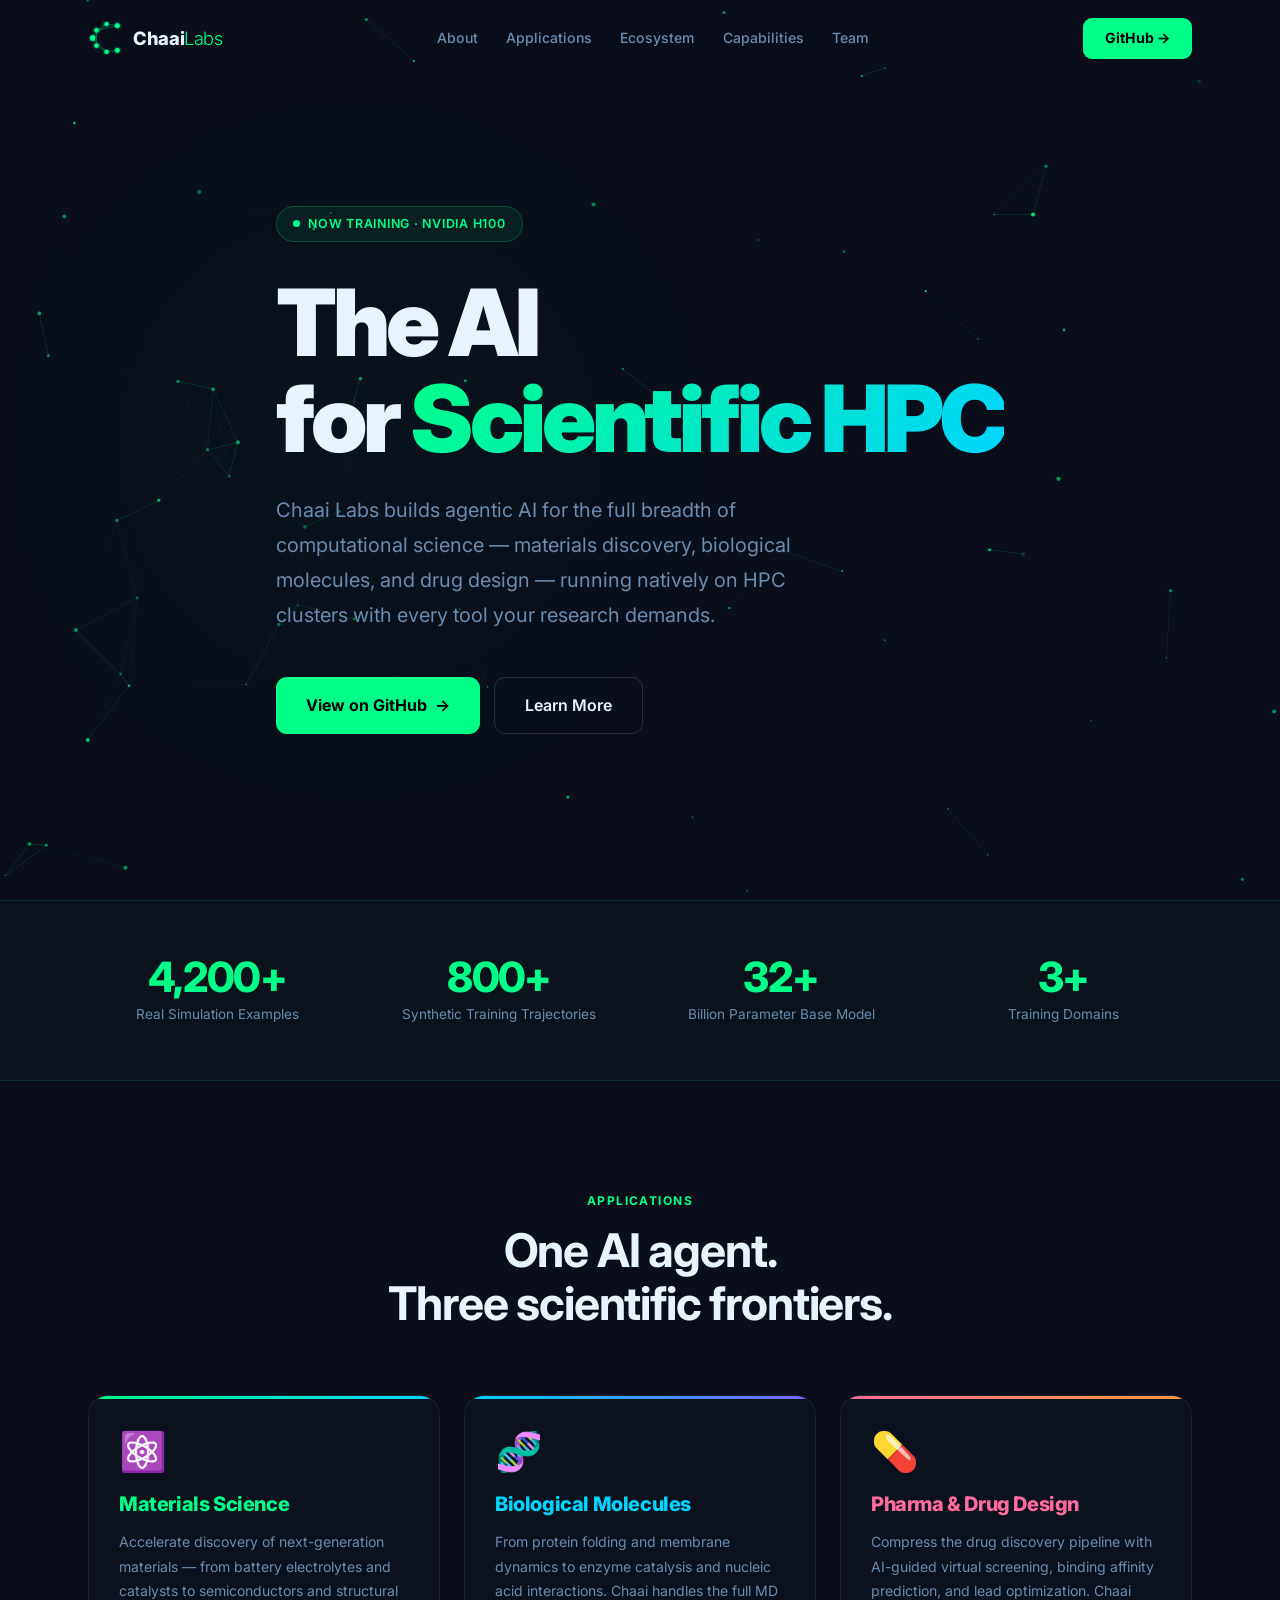
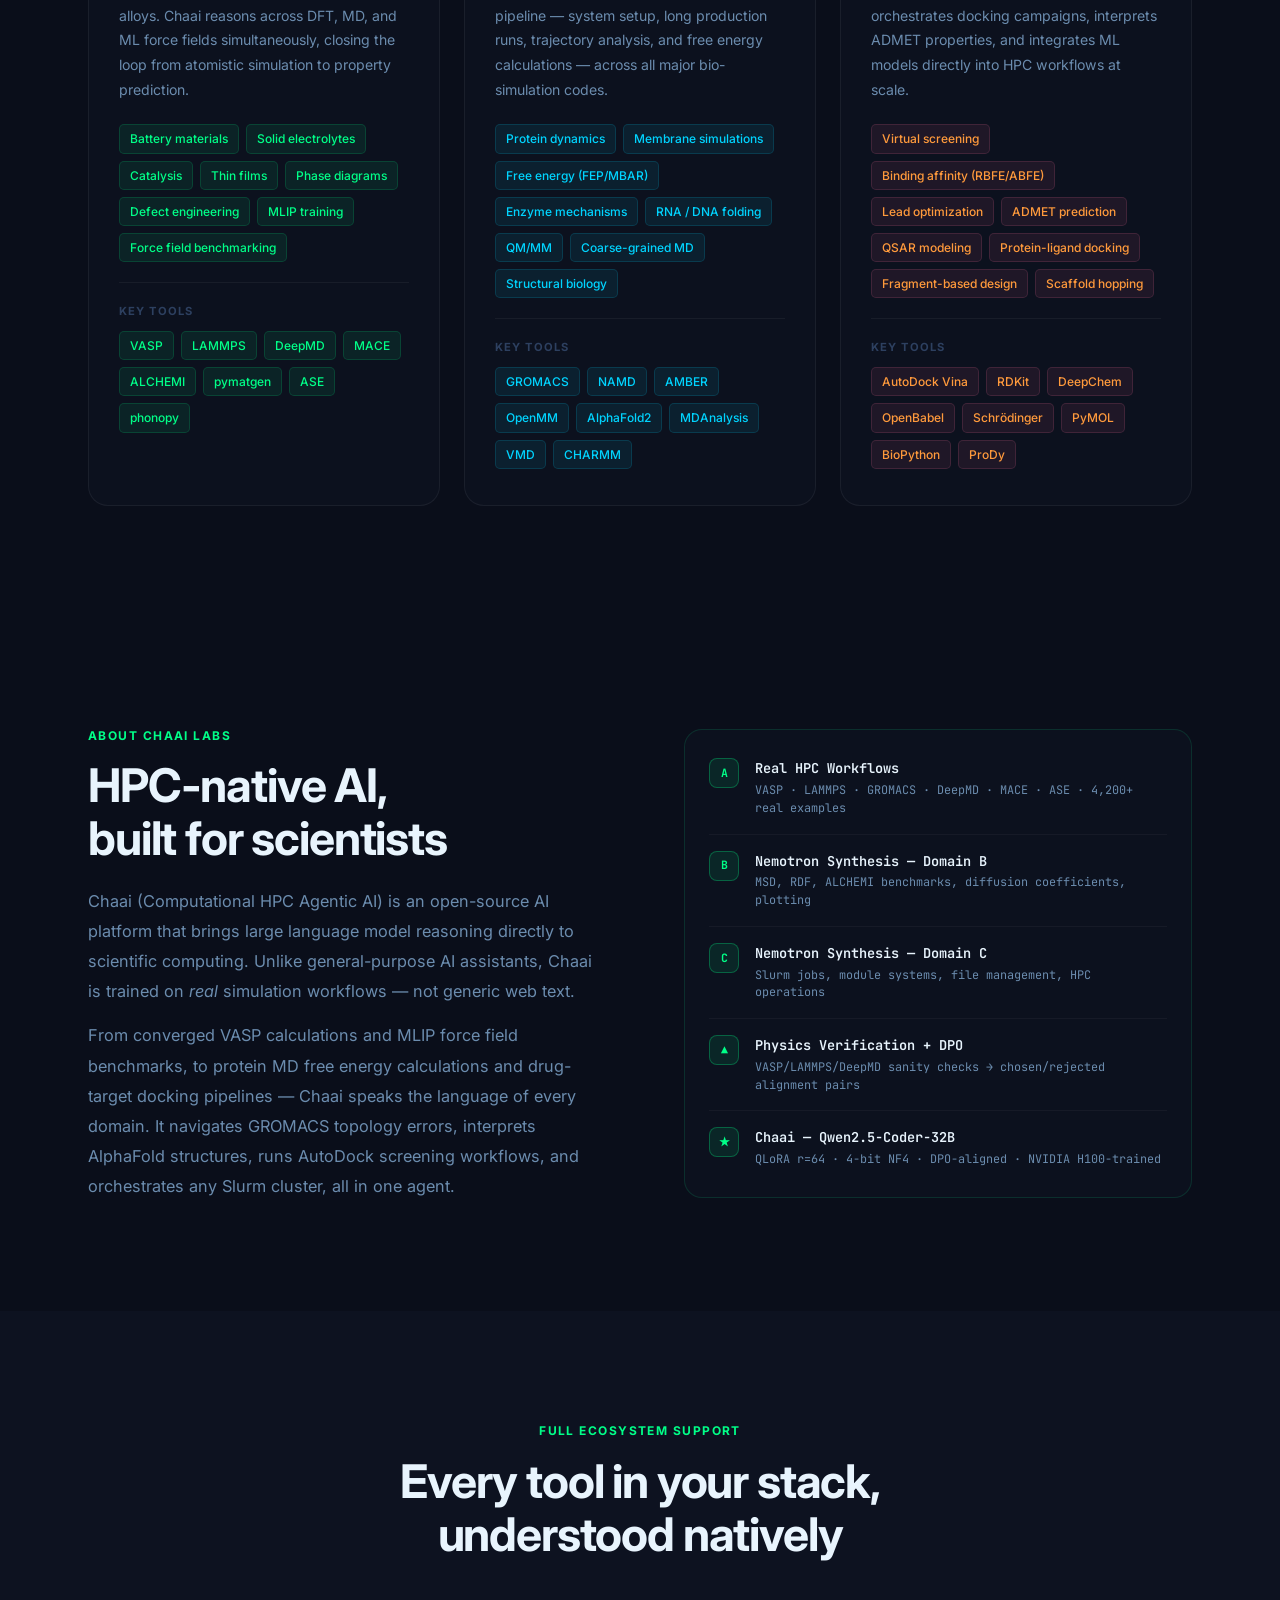
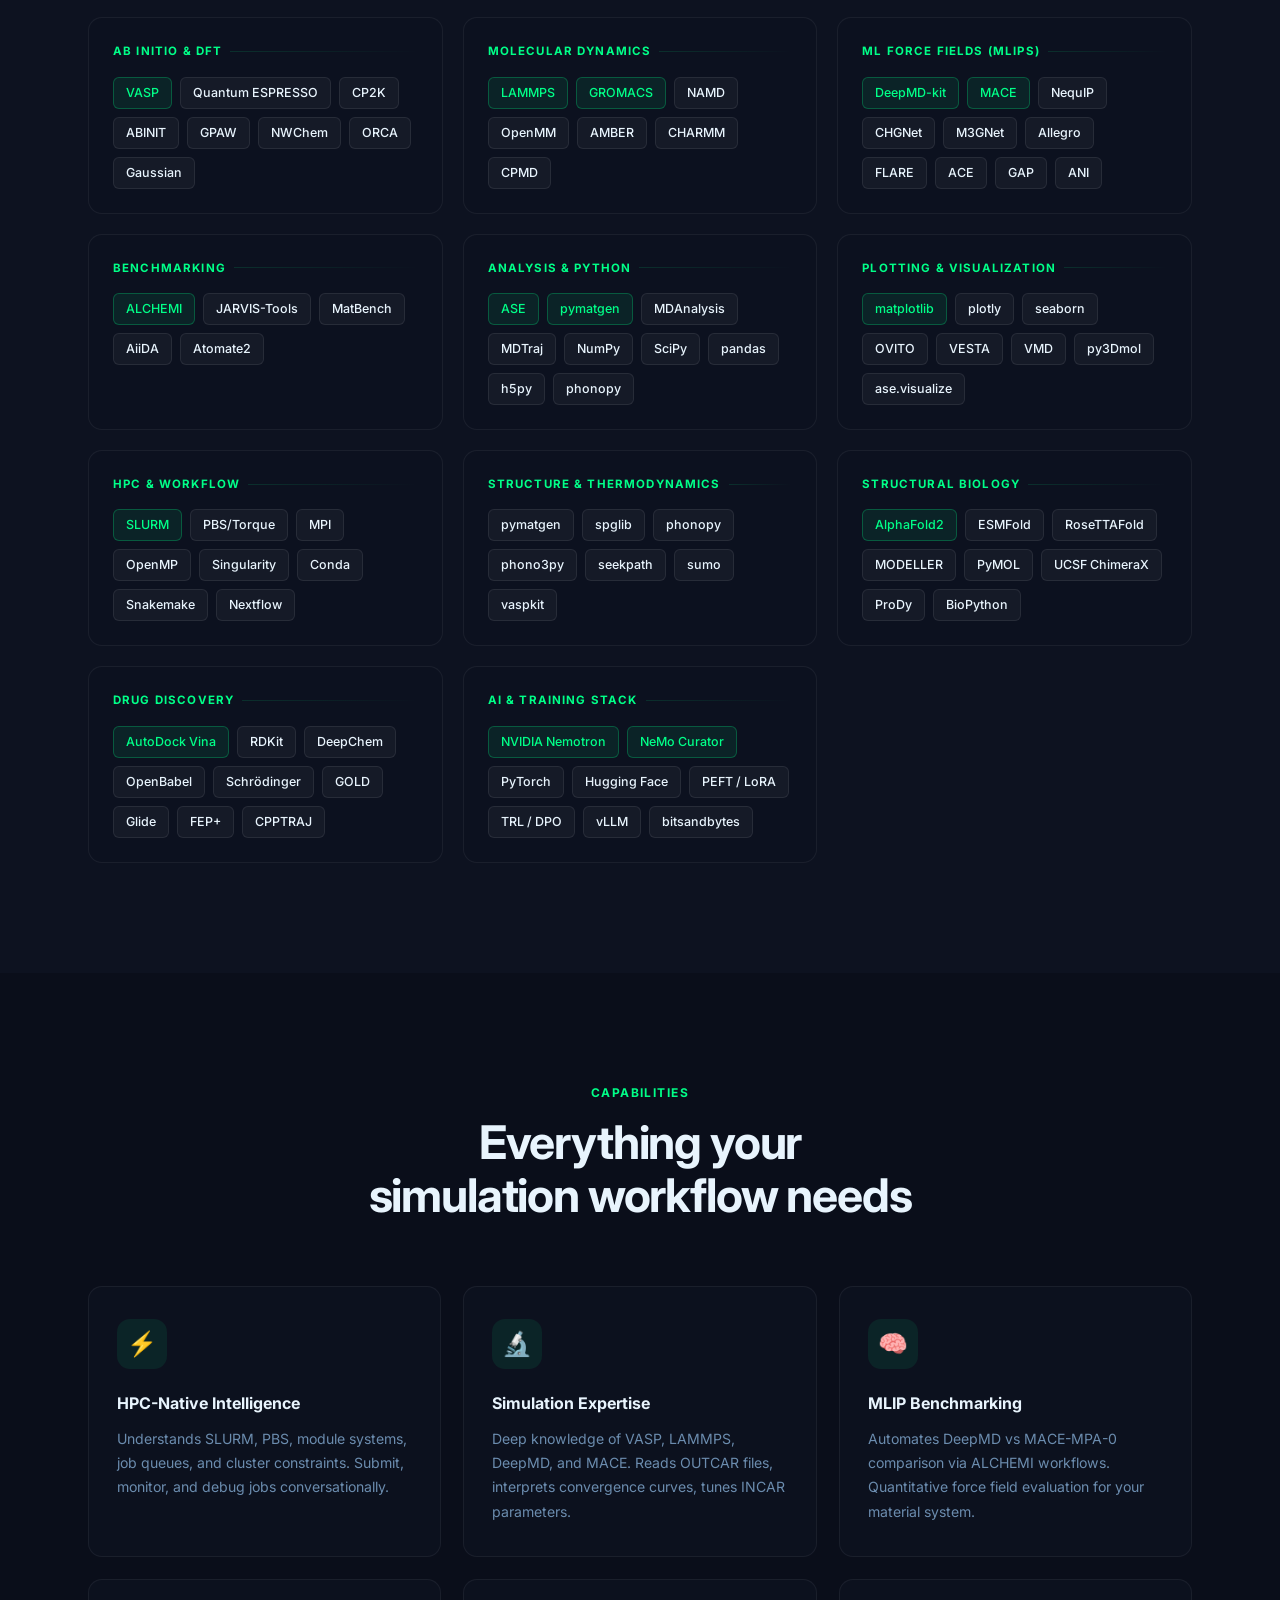
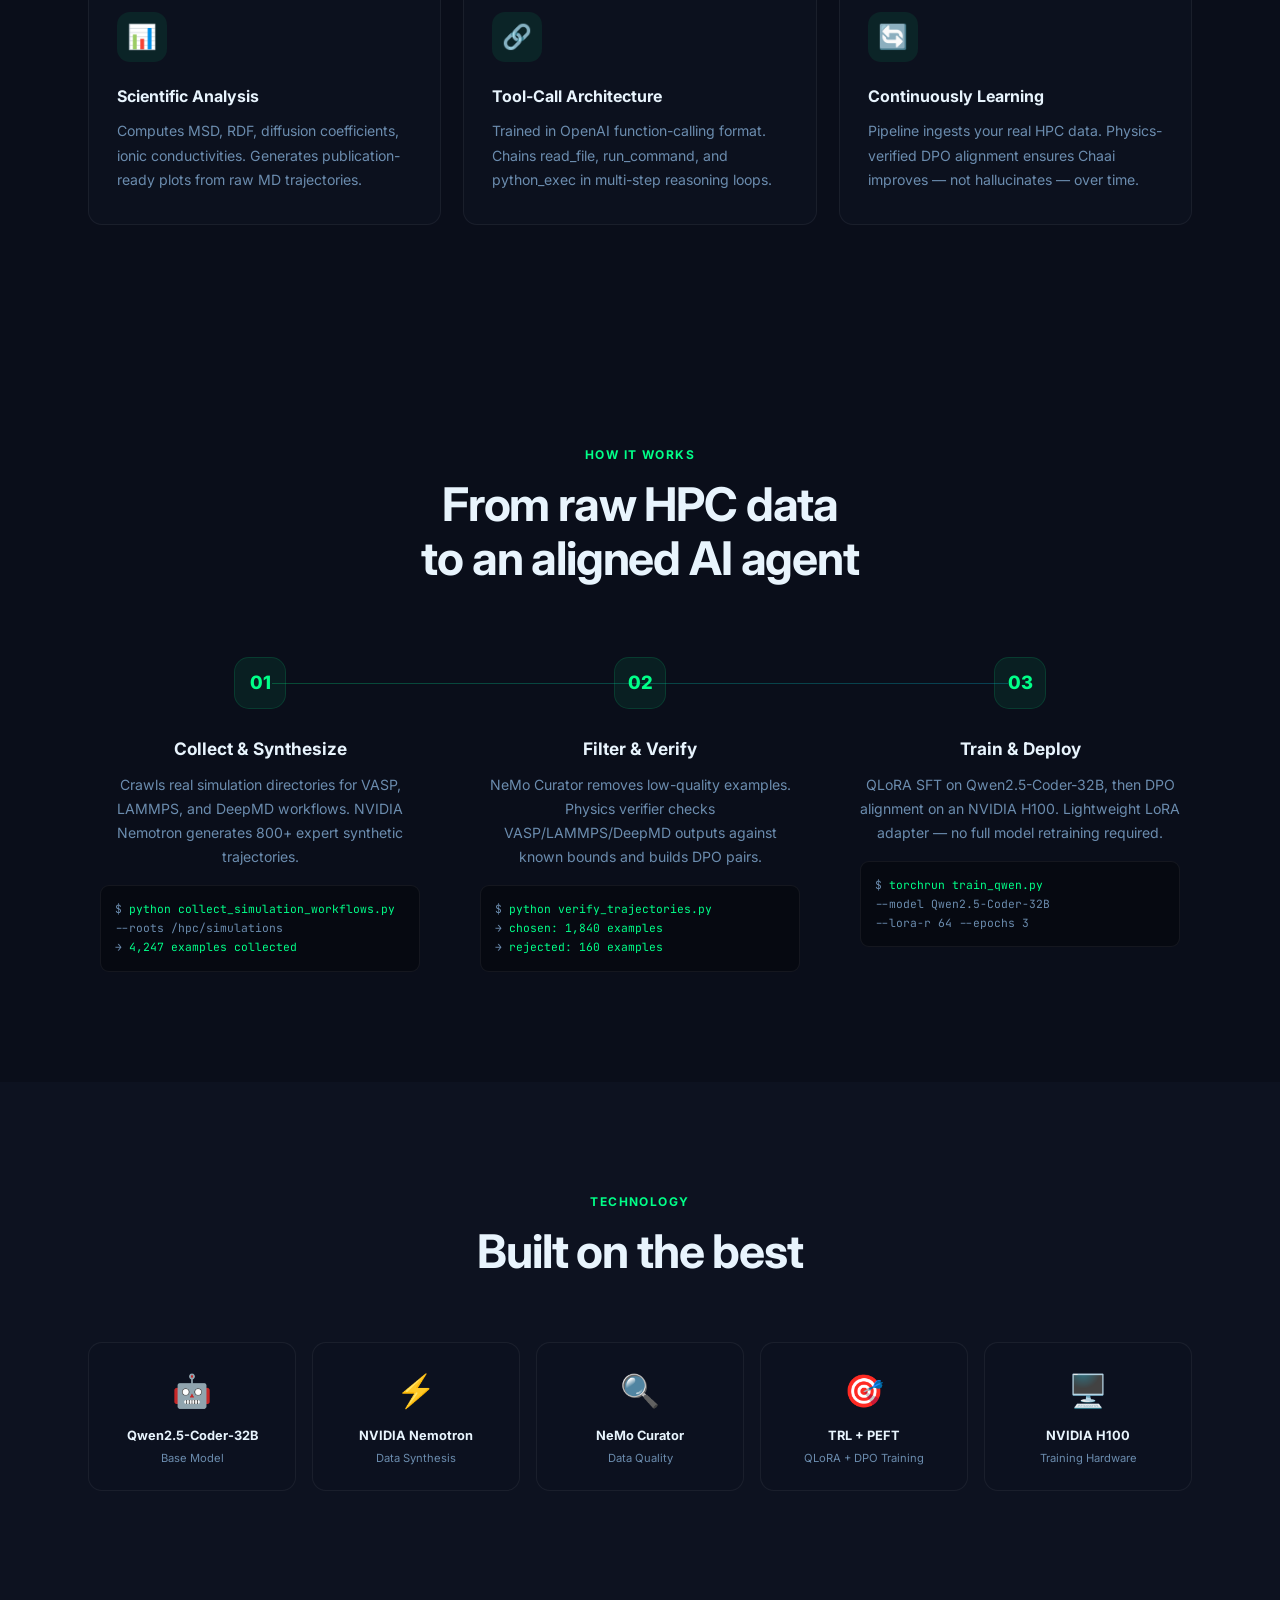
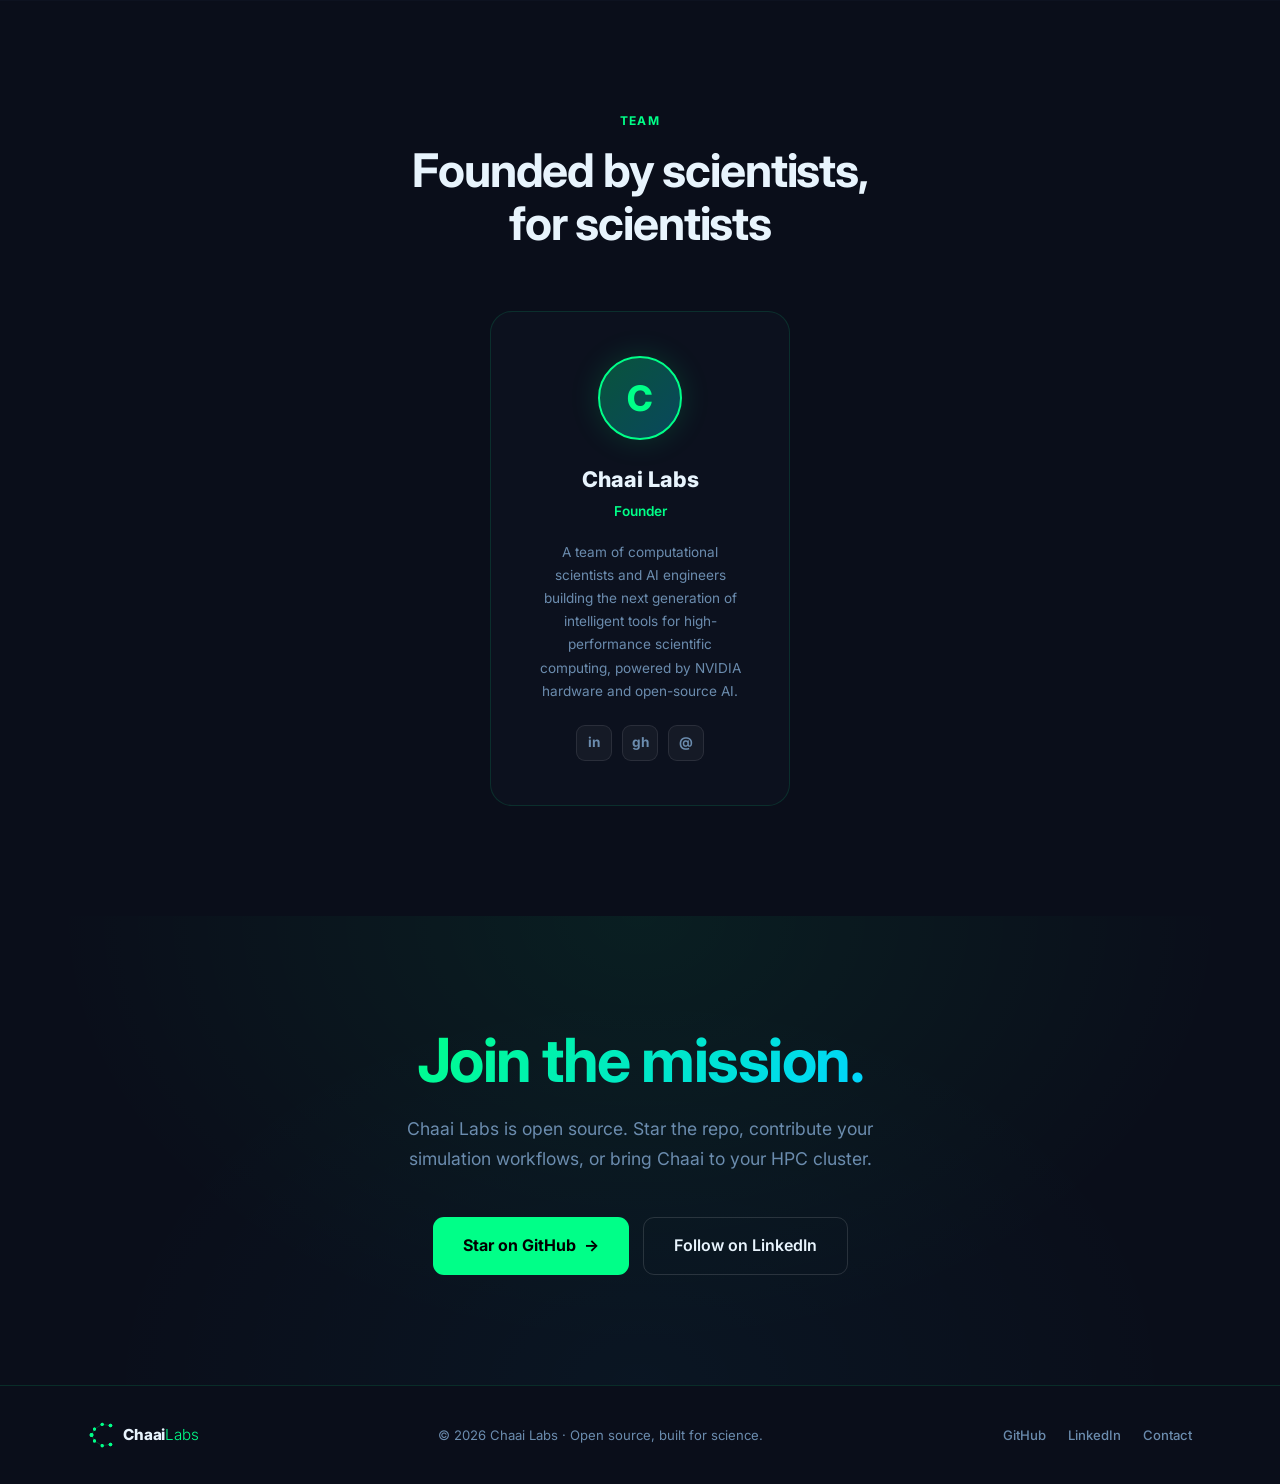
==== index.html @ b8c1aaab "Add 3-domain Applications section: Materials, Bio Molecules, Pharma/Drug; expand ecosystem with bio/" ====
<!DOCTYPE html>
<html lang="en">
<head>
  <meta charset="UTF-8">
  <meta name="viewport" content="width=device-width, initial-scale=1.0">
  <title>Chaai Labs — Accelerating Scientific Computing with AI</title>
  <meta name="description" content="Chaai Labs builds agentic AI for computational science — materials discovery, biological molecules, and drug design — running natively on HPC clusters.">
  <meta property="og:title" content="Chaai Labs — Accelerating Scientific Computing with AI">
  <meta property="og:description" content="Agentic AI built natively for HPC. Understands VASP, LAMMPS, DeepMD, SLURM.">
  <meta property="og:type" content="website">
  <link rel="icon" href="logo-icon.svg" type="image/svg+xml">
  <link rel="preconnect" href="https://fonts.googleapis.com">
  <link rel="preconnect" href="https://fonts.gstatic.com" crossorigin>
  <link href="https://fonts.googleapis.com/css2?family=Inter:wght@300;400;500;600;700;800;900&family=JetBrains+Mono:wght@400;500&display=swap" rel="stylesheet">

<style>
/* ── Reset & Variables ─────────────────────────────────────────────────────── */
*, *::before, *::after { box-sizing: border-box; margin: 0; padding: 0; }

:root {
  --bg:           #0A0E1A;
  --bg2:          #0D1220;
  --bg3:          #111827;
  --accent:       #00FF88;
  --accent-dim:   rgba(0,255,136,0.55);
  --accent-glow:  rgba(0,255,136,0.12);
  --accent2:      #00D4FF;
  --text:         #E8F4FD;
  --muted:        #6B8CAE;
  --subtle:       #2D4060;
  --border:       rgba(0,255,136,0.13);
  --card:         rgba(13,18,32,0.85);
  --radius:       14px;
}

html { scroll-behavior: smooth; }

body {
  background: var(--bg);
  color: var(--text);
  font-family: 'Inter', -apple-system, BlinkMacSystemFont, sans-serif;
  line-height: 1.6;
  overflow-x: hidden;
  -webkit-font-smoothing: antialiased;
}

::-webkit-scrollbar { width: 5px; }
::-webkit-scrollbar-track { background: var(--bg); }
::-webkit-scrollbar-thumb { background: var(--accent-dim); border-radius: 3px; }
::selection { background: rgba(0,255,136,0.2); }

h1,h2,h3,h4 { font-weight: 700; line-height: 1.15; letter-spacing: -0.025em; }

.g-text {
  background: linear-gradient(130deg, var(--accent) 0%, var(--accent2) 100%);
  -webkit-background-clip: text;
  -webkit-text-fill-color: transparent;
  background-clip: text;
}

.container { max-width: 1160px; margin: 0 auto; padding: 0 28px; }
section { padding: 110px 0; }

/* ── Navigation ────────────────────────────────────────────────────────────── */
#nav {
  position: fixed; top: 0; width: 100%; z-index: 999;
  padding: 18px 0;
  transition: background 0.35s ease, border-color 0.35s ease, backdrop-filter 0.35s ease;
}
#nav.pinned {
  background: rgba(10,14,26,0.88);
  backdrop-filter: blur(24px);
  -webkit-backdrop-filter: blur(24px);
  border-bottom: 1px solid var(--border);
}
.nav-wrap { display: flex; align-items: center; justify-content: space-between; }

.nav-brand {
  display: flex; align-items: center; gap: 11px;
  text-decoration: none; color: var(--text);
}
.nav-icon { width: 34px; height: 34px; flex-shrink: 0; }
.brand-name {
  font-size: 1.15rem; font-weight: 800;
  letter-spacing: -0.02em;
}
.brand-name em { font-style: normal; color: var(--accent); font-weight: 300; }

.nav-links { display: flex; gap: 28px; list-style: none; }
.nav-links a {
  color: var(--muted); text-decoration: none;
  font-size: 0.88rem; font-weight: 500;
  transition: color 0.2s;
}
.nav-links a:hover { color: var(--accent); }

.nav-btn {
  background: var(--accent); color: #000;
  padding: 9px 22px; border-radius: 9px;
  font-weight: 700; font-size: 0.88rem;
  text-decoration: none;
  transition: background 0.2s, transform 0.15s, box-shadow 0.2s;
}
.nav-btn:hover {
  background: #00e87c;
  transform: translateY(-1px);
  box-shadow: 0 6px 24px rgba(0,255,136,0.28);
}

/* ── Hero ──────────────────────────────────────────────────────────────────── */
#hero {
  min-height: 100vh;
  display: flex; align-items: center;
  position: relative; overflow: hidden; padding: 0;
}
#canvas {
  position: absolute; inset: 0; z-index: 0;
  pointer-events: none;
}
.hero-inner {
  position: relative; z-index: 1;
  padding: 120px 0 80px;
}
.hero-pill {
  display: inline-flex; align-items: center; gap: 8px;
  background: rgba(0,255,136,0.07);
  border: 1px solid rgba(0,255,136,0.22);
  color: var(--accent);
  padding: 7px 16px; border-radius: 999px;
  font-size: 0.78rem; font-weight: 600;
  letter-spacing: 0.06em; text-transform: uppercase;
  margin-bottom: 32px;
}
.hero-pill::before {
  content: '';
  width: 7px; height: 7px;
  background: var(--accent); border-radius: 50%;
  animation: blink 2.2s ease-in-out infinite;
}
@keyframes blink {
  0%,100% { opacity:1; box-shadow: 0 0 6px var(--accent); }
  50%      { opacity:0.35; box-shadow: none; }
}

.hero-h1 {
  font-size: clamp(3.2rem, 7.5vw, 5.8rem);
  font-weight: 900;
  letter-spacing: -0.045em;
  line-height: 1.04;
  margin-bottom: 26px;
  max-width: 820px;
}
.hero-sub {
  font-size: clamp(1rem, 1.8vw, 1.25rem);
  color: var(--muted); line-height: 1.75;
  max-width: 580px; margin-bottom: 44px;
}
.hero-btns { display: flex; gap: 14px; flex-wrap: wrap; }

.btn-a {
  display: inline-flex; align-items: center; gap: 8px;
  background: var(--accent); color: #000;
  padding: 15px 30px; border-radius: 11px;
  font-weight: 700; font-size: 1rem;
  text-decoration: none;
  transition: background 0.2s, transform 0.15s, box-shadow 0.2s;
}
.btn-a:hover {
  background: #00e87c;
  transform: translateY(-2px);
  box-shadow: 0 10px 36px rgba(0,255,136,0.32);
}
.btn-b {
  display: inline-flex; align-items: center; gap: 8px;
  background: transparent; color: var(--text);
  padding: 15px 30px; border-radius: 11px;
  font-weight: 600; font-size: 1rem;
  text-decoration: none;
  border: 1px solid rgba(255,255,255,0.13);
  transition: border-color 0.2s, color 0.2s, transform 0.15s;
}
.btn-b:hover {
  border-color: var(--accent); color: var(--accent);
  transform: translateY(-2px);
}

/* ── Stats bar ─────────────────────────────────────────────────────────────── */
#stats {
  padding: 56px 0;
  background: rgba(0,255,136,0.02);
  border-top: 1px solid var(--border);
  border-bottom: 1px solid var(--border);
}
.stats-row { display: grid; grid-template-columns: repeat(4,1fr); gap: 24px; }
.stat { text-align: center; }
.stat-n {
  font-size: 2.6rem; font-weight: 800;
  letter-spacing: -0.04em; color: var(--accent);
  line-height: 1;
}
.stat-l {
  color: var(--muted); font-size: 0.85rem;
  margin-top: 6px; line-height: 1.4;
}

/* ── About ─────────────────────────────────────────────────────────────────── */
#about .container {
  display: grid; grid-template-columns: 1fr 1fr;
  gap: 88px; align-items: center;
}
.tag {
  font-size: 0.75rem; font-weight: 700;
  letter-spacing: 0.12em; text-transform: uppercase;
  color: var(--accent); margin-bottom: 14px;
}
.section-h { font-size: clamp(1.9rem, 3.8vw, 2.9rem); margin-bottom: 20px; }
.body-text { color: var(--muted); line-height: 1.85; font-size: 1.02rem; }
.body-text + .body-text { margin-top: 14px; }

.pipeline {
  background: var(--card);
  border: 1px solid var(--border);
  border-radius: 18px;
  padding: 28px 24px;
  font-family: 'JetBrains Mono', monospace;
}
.p-row {
  display: flex; align-items: flex-start; gap: 16px;
  padding: 16px 0;
  border-bottom: 1px solid rgba(255,255,255,0.04);
}
.p-row:last-child { border-bottom: none; padding-bottom: 0; }
.p-row:first-child { padding-top: 0; }
.p-badge {
  width: 30px; height: 30px; border-radius: 8px; flex-shrink: 0;
  background: rgba(0,255,136,0.09); border: 1px solid rgba(0,255,136,0.28);
  color: var(--accent); font-size: 0.72rem; font-weight: 700;
  display: flex; align-items: center; justify-content: center;
}
.p-name { color: var(--text); font-weight: 600; font-size: 0.85rem; margin-bottom: 2px; }
.p-detail { color: var(--muted); font-size: 0.74rem; line-height: 1.5; }

/* ── Ecosystem ─────────────────────────────────────────────────────────────── */
#ecosystem { background: var(--bg2); }
.eco-head { text-align: center; margin-bottom: 56px; }
.eco-grid {
  display: grid; grid-template-columns: repeat(3, 1fr);
  gap: 20px;
}
.eco-cat {
  background: var(--card);
  border: 1px solid rgba(255,255,255,0.06);
  border-radius: var(--radius); padding: 24px;
  transition: border-color 0.2s, transform 0.2s;
}
.eco-cat:hover { border-color: var(--border); transform: translateY(-2px); }
.eco-cat-title {
  font-size: 0.72rem; font-weight: 700;
  letter-spacing: 0.1em; text-transform: uppercase;
  color: var(--accent); margin-bottom: 16px;
  display: flex; align-items: center; gap: 8px;
}
.eco-cat-title::after {
  content: ''; flex: 1; height: 1px;
  background: linear-gradient(90deg, var(--border), transparent);
}
.eco-tags { display: flex; flex-wrap: wrap; gap: 8px; }
.eco-tag {
  background: rgba(255,255,255,0.04);
  border: 1px solid rgba(255,255,255,0.08);
  color: var(--text); font-size: 0.78rem; font-weight: 500;
  padding: 5px 12px; border-radius: 6px;
  transition: background 0.2s, border-color 0.2s, color 0.2s;
}
.eco-tag:hover {
  background: rgba(0,255,136,0.08);
  border-color: var(--border); color: var(--accent);
}
.eco-tag.hi {
  background: rgba(0,255,136,0.08);
  border-color: rgba(0,255,136,0.25);
  color: var(--accent);
}

/* ── Features ─────────────────────────────────────────────────────────────── */
#features { background: var(--bg); }
.sec-head { text-align: center; margin-bottom: 64px; }
.sec-head .section-h { margin-top: 6px; }

.feat-grid {
  display: grid; grid-template-columns: repeat(3,1fr);
  gap: 22px;
}
.feat-card {
  background: var(--card);
  border: 1px solid rgba(255,255,255,0.06);
  border-radius: var(--radius);
  padding: 32px 28px;
  position: relative; overflow: hidden;
  transition: transform 0.3s ease, border-color 0.3s, box-shadow 0.3s;
  cursor: default;
}
.feat-card::after {
  content: '';
  position: absolute; top: 0; left: 0; right: 0; height: 1px;
  background: linear-gradient(90deg, transparent, var(--accent), transparent);
  opacity: 0;
  transition: opacity 0.3s;
}
.feat-card:hover {
  transform: translateY(-5px);
  border-color: var(--border);
  box-shadow: 0 24px 48px rgba(0,0,0,0.35), 0 0 0 1px var(--border);
}
.feat-card:hover::after { opacity: 1; }
.feat-ico {
  width: 50px; height: 50px; border-radius: 13px;
  background: rgba(0,255,136,0.08);
  display: flex; align-items: center; justify-content: center;
  font-size: 1.5rem; margin-bottom: 22px;
}
.feat-h { font-size: 1rem; font-weight: 700; margin-bottom: 10px; }
.feat-p { color: var(--muted); font-size: 0.88rem; line-height: 1.72; }

/* ── How it works ──────────────────────────────────────────────────────────── */
.hiw-head { text-align: center; margin-bottom: 72px; }
.hiw-row {
  display: grid; grid-template-columns: repeat(3,1fr);
  gap: 36px; position: relative;
}
.hiw-row::before {
  content: '';
  position: absolute; top: 26px; left: 16.66%; width: 66.66%; height: 1px;
  background: linear-gradient(90deg, var(--accent), var(--accent2));
  opacity: 0.25;
  pointer-events: none;
}
.hiw-step { text-align: center; padding: 0 12px; }
.hiw-num {
  width: 52px; height: 52px; border-radius: 15px; margin: 0 auto 26px;
  background: rgba(0,255,136,0.07); border: 1px solid var(--border);
  color: var(--accent); font-size: 1.15rem; font-weight: 800;
  display: flex; align-items: center; justify-content: center;
}
.hiw-h { font-size: 1.08rem; font-weight: 700; margin-bottom: 10px; }
.hiw-p { color: var(--muted); font-size: 0.88rem; line-height: 1.72; }
.hiw-code {
  margin-top: 16px; padding: 14px;
  background: rgba(0,0,0,0.32);
  border: 1px solid rgba(255,255,255,0.06);
  border-radius: 9px; text-align: left;
  font-family: 'JetBrains Mono', monospace;
  font-size: 0.71rem; color: var(--accent);
  line-height: 1.65;
}
.hiw-code .dim { color: var(--muted); }

/* ── Tech stack ────────────────────────────────────────────────────────────── */
#tech { background: var(--bg2); }
.tech-row {
  display: grid; grid-template-columns: repeat(5,1fr);
  gap: 16px;
}
.tech-card {
  background: var(--card);
  border: 1px solid rgba(255,255,255,0.06);
  border-radius: var(--radius); padding: 22px 16px;
  text-align: center;
  transition: border-color 0.2s, transform 0.2s;
}
.tech-card:hover {
  border-color: var(--border);
  transform: translateY(-3px);
}
.tech-ico { font-size: 2rem; margin-bottom: 10px; }
.tech-n { font-size: 0.8rem; font-weight: 700; color: var(--text); }
.tech-r { font-size: 0.7rem; color: var(--muted); margin-top: 3px; }

/* ── Team ──────────────────────────────────────────────────────────────────── */
.team-head { text-align: center; margin-bottom: 60px; }
.team-row { display: flex; justify-content: center; }
.team-card {
  background: var(--card);
  border: 1px solid var(--border);
  border-radius: 22px; padding: 44px 40px;
  text-align: center; max-width: 300px; width: 100%;
  transition: transform 0.3s, box-shadow 0.3s;
}
.team-card:hover {
  transform: translateY(-5px);
  box-shadow: 0 24px 64px rgba(0,255,136,0.1);
}
.team-av {
  width: 84px; height: 84px; border-radius: 50%;
  background: linear-gradient(135deg, rgba(0,255,136,0.28), rgba(0,212,255,0.28));
  border: 2px solid var(--accent);
  display: flex; align-items: center; justify-content: center;
  font-size: 2.2rem; font-weight: 800; color: var(--accent);
  margin: 0 auto 22px;
  box-shadow: 0 0 30px rgba(0,255,136,0.15);
}
.team-n { font-size: 1.35rem; font-weight: 800; margin-bottom: 5px; }
.team-r { color: var(--accent); font-size: 0.85rem; font-weight: 600; margin-bottom: 18px; }
.team-bio { color: var(--muted); font-size: 0.85rem; line-height: 1.7; }
.team-socials {
  display: flex; gap: 10px; justify-content: center; margin-top: 22px;
}
.team-s {
  width: 36px; height: 36px; border-radius: 9px;
  background: rgba(255,255,255,0.04);
  border: 1px solid rgba(255,255,255,0.09);
  display: flex; align-items: center; justify-content: center;
  text-decoration: none; color: var(--muted);
  font-size: 0.85rem; font-weight: 700;
  transition: background 0.2s, border-color 0.2s, color 0.2s;
}
.team-s:hover {
  background: rgba(0,255,136,0.1);
  border-color: var(--accent); color: var(--accent);
}

/* ── Applications ──────────────────────────────────────────────────────────── */
#applications { background: var(--bg); }
.app-head { text-align: center; margin-bottom: 64px; }
.app-grid {
  display: grid; grid-template-columns: repeat(3,1fr);
  gap: 24px;
}
.app-card {
  background: var(--card);
  border: 1px solid rgba(255,255,255,0.06);
  border-radius: 20px; padding: 36px 30px;
  position: relative; overflow: hidden;
  transition: transform 0.3s, box-shadow 0.3s, border-color 0.3s;
}
.app-card::before {
  content: ''; position: absolute;
  top: 0; left: 0; right: 0; height: 3px;
}
.app-card.mat::before  { background: linear-gradient(90deg, var(--accent), var(--accent2)); }
.app-card.bio::before  { background: linear-gradient(90deg, #00D4FF, #7B61FF); }
.app-card.drug::before { background: linear-gradient(90deg, #FF6B9D, #FF9A3C); }
.app-card:hover {
  transform: translateY(-6px);
  box-shadow: 0 28px 56px rgba(0,0,0,0.35);
}
.app-card.mat:hover  { border-color: rgba(0,255,136,0.25); box-shadow: 0 28px 56px rgba(0,255,136,0.08); }
.app-card.bio:hover  { border-color: rgba(0,212,255,0.25); box-shadow: 0 28px 56px rgba(0,212,255,0.08); }
.app-card.drug:hover { border-color: rgba(255,107,157,0.25); box-shadow: 0 28px 56px rgba(255,107,157,0.08); }
.app-icon {
  font-size: 2.4rem; margin-bottom: 18px;
  display: block; line-height: 1;
}
.app-title {
  font-size: 1.25rem; font-weight: 800;
  margin-bottom: 10px; letter-spacing: -0.02em;
}
.app-card.mat  .app-title { color: var(--accent); }
.app-card.bio  .app-title { color: #00D4FF; }
.app-card.drug .app-title { color: #FF6B9D; }
.app-desc {
  color: var(--muted); font-size: 0.88rem;
  line-height: 1.75; margin-bottom: 22px;
}
.app-usecases {
  display: flex; flex-wrap: wrap; gap: 7px;
}
.app-uc {
  font-size: 0.75rem; font-weight: 500;
  padding: 4px 10px; border-radius: 5px;
}
.app-card.mat  .app-uc { background: rgba(0,255,136,0.08); color: var(--accent); border: 1px solid rgba(0,255,136,0.15); }
.app-card.bio  .app-uc { background: rgba(0,212,255,0.08); color: #00D4FF; border: 1px solid rgba(0,212,255,0.15); }
.app-card.drug .app-uc { background: rgba(255,107,157,0.08); color: #FF9A3C; border: 1px solid rgba(255,107,157,0.15); }
.app-divider {
  border: none; border-top: 1px solid rgba(255,255,255,0.05);
  margin: 20px 0;
}
.app-tools-label {
  font-size: 0.7rem; font-weight: 700; letter-spacing: 0.1em;
  text-transform: uppercase; color: var(--subtle);
  margin-bottom: 10px;
}

/* ── CTA ───────────────────────────────────────────────────────────────────── */
#cta {
  text-align: center;
  background: radial-gradient(ellipse at 50% 0%, rgba(0,255,136,0.07) 0%, transparent 65%);
  position: relative; overflow: hidden;
}
#cta::before {
  content: '';
  position: absolute; inset: 0;
  background: radial-gradient(ellipse at 50% 100%, rgba(0,212,255,0.04) 0%, transparent 60%);
  pointer-events: none;
}
#cta h2 { font-size: clamp(2.2rem, 5vw, 3.8rem); margin-bottom: 18px; }
#cta p {
  color: var(--muted); font-size: 1.1rem; line-height: 1.7;
  max-width: 480px; margin: 0 auto 44px;
}
.cta-btns { display: flex; gap: 14px; justify-content: center; flex-wrap: wrap; }

/* ── Footer ────────────────────────────────────────────────────────────────── */
footer {
  padding: 36px 0;
  border-top: 1px solid var(--border);
}
.foot-wrap {
  display: flex; align-items: center;
  justify-content: space-between; flex-wrap: wrap; gap: 16px;
}
.foot-brand {
  display: flex; align-items: center; gap: 9px;
  text-decoration: none; color: var(--text);
}
.foot-brand svg { width: 26px; height: 26px; }
.foot-name { font-size: 0.95rem; font-weight: 800; letter-spacing: -0.01em; }
.foot-name em { font-style: normal; color: var(--accent); font-weight: 300; }
.foot-copy { color: var(--muted); font-size: 0.82rem; }
.foot-links { display: flex; gap: 22px; }
.foot-links a {
  color: var(--muted); text-decoration: none;
  font-size: 0.82rem; font-weight: 500;
  transition: color 0.2s;
}
.foot-links a:hover { color: var(--accent); }

/* ── Reveal animation ──────────────────────────────────────────────────────── */
.r {
  opacity: 0; transform: translateY(28px);
  transition: opacity 0.7s cubic-bezier(0.16,1,0.3,1),
              transform 0.7s cubic-bezier(0.16,1,0.3,1);
}
.r.on { opacity: 1; transform: translateY(0); }
.d1 { transition-delay: 0.08s; }
.d2 { transition-delay: 0.16s; }
.d3 { transition-delay: 0.24s; }
.d4 { transition-delay: 0.32s; }
.d5 { transition-delay: 0.40s; }

/* ── Responsive ────────────────────────────────────────────────────────────── */
@media (max-width: 900px) {
  section { padding: 72px 0; }
  #about .container { grid-template-columns: 1fr; gap: 48px; }
  .feat-grid { grid-template-columns: 1fr 1fr; }
  .stats-row { grid-template-columns: 1fr 1fr; }
  .tech-row { grid-template-columns: repeat(3,1fr); }
  .eco-grid { grid-template-columns: 1fr 1fr; }
  .app-grid { grid-template-columns: 1fr; }
}
@media (max-width: 640px) {
  .nav-links { display: none; }
  .feat-grid { grid-template-columns: 1fr; }
  .hiw-row { grid-template-columns: 1fr; }
  .hiw-row::before { display: none; }
  .tech-row { grid-template-columns: repeat(2,1fr); }
  .eco-grid { grid-template-columns: 1fr; }
  .app-grid { grid-template-columns: 1fr; }
  .foot-wrap { flex-direction: column; text-align: center; }
}
</style>
</head>
<body>

<!-- ── Navigation ─────────────────────────────────────────────────────────── -->
<nav id="nav">
  <div class="container nav-wrap">
    <a href="#" class="nav-brand">
      <!-- Icon: C-node-network -->
      <svg class="nav-icon" viewBox="0 0 44 44" fill="none" xmlns="http://www.w3.org/2000/svg">
        <defs>
          <filter id="ng">
            <feGaussianBlur stdDeviation="1.5" result="b"/>
            <feMerge><feMergeNode in="b"/><feMergeNode in="SourceGraphic"/></feMerge>
          </filter>
        </defs>
        <g stroke="#00FF88" stroke-width="1.1" opacity="0.38">
          <line x1="38" y1="6"  x2="24" y2="4"/>
          <line x1="24" y1="4"  x2="11" y2="12"/>
          <line x1="11" y1="12" x2="6"  y2="22"/>
          <line x1="6"  y1="22" x2="11" y2="32"/>
          <line x1="11" y1="32" x2="24" y2="40"/>
          <line x1="24" y1="40" x2="38" y2="38"/>
          <line x1="38" y1="6"  x2="11" y2="12"/>
          <line x1="24" y1="4"  x2="6"  y2="22"/>
          <line x1="11" y1="12" x2="11" y2="32"/>
          <line x1="6"  y1="22" x2="24" y2="40"/>
        </g>
        <g filter="url(#ng)">
          <circle cx="38" cy="6"  r="3.2" fill="#00FF88"/>
          <circle cx="24" cy="4"  r="2.8" fill="#00FF88"/>
          <circle cx="11" cy="12" r="2.8" fill="#00FF88"/>
          <circle cx="6"  cy="22" r="3.5" fill="#00FF88"/>
          <circle cx="11" cy="32" r="2.8" fill="#00FF88"/>
          <circle cx="24" cy="40" r="2.8" fill="#00FF88"/>
          <circle cx="38" cy="38" r="3.2" fill="#00FF88"/>
        </g>
      </svg>
      <span class="brand-name">Chaai<em>Labs</em></span>
    </a>

    <ul class="nav-links">
      <li><a href="#about">About</a></li>
      <li><a href="#applications">Applications</a></li>
      <li><a href="#ecosystem">Ecosystem</a></li>
      <li><a href="#features">Capabilities</a></li>
      <li><a href="#team">Team</a></li>
    </ul>

    <a href="https://github.com/chaailabs" class="nav-btn" target="_blank" rel="noopener">
      GitHub →
    </a>
  </div>
</nav>

<!-- ── Hero ───────────────────────────────────────────────────────────────── -->
<section id="hero">
  <canvas id="canvas"></canvas>
  <div class="container hero-inner">
    <div class="hero-pill">Now Training · NVIDIA H100</div>
    <h1 class="hero-h1">
      The AI<br>
      for <span class="g-text">Scientific HPC</span>
    </h1>
    <p class="hero-sub">
      Chaai Labs builds agentic AI for the full breadth of computational science —
      materials discovery, biological molecules, and drug design —
      running natively on HPC clusters with every tool your research demands.
    </p>
    <div class="hero-btns">
      <a href="https://github.com/chaailabs" class="btn-a" target="_blank" rel="noopener">
        View on GitHub &nbsp;→
      </a>
      <a href="#about" class="btn-b">Learn More</a>
    </div>
  </div>
</section>

<!-- ── Stats ──────────────────────────────────────────────────────────────── -->
<section id="stats">
  <div class="container">
    <div class="stats-row">
      <div class="stat r">
        <div class="stat-n" data-to="4200">0</div>
        <div class="stat-l">Real Simulation Examples</div>
      </div>
      <div class="stat r d1">
        <div class="stat-n" data-to="800">0</div>
        <div class="stat-l">Synthetic Training Trajectories</div>
      </div>
      <div class="stat r d2">
        <div class="stat-n" data-to="32">0</div>
        <div class="stat-l">Billion Parameter Base Model</div>
      </div>
      <div class="stat r d3">
        <div class="stat-n" data-to="3">0</div>
        <div class="stat-l">Training Domains</div>
      </div>
    </div>
  </div>
</section>

<!-- ── Applications ───────────────────────────────────────────────────────── -->
<section id="applications">
  <div class="container">
    <div class="app-head">
      <div class="tag r">Applications</div>
      <h2 class="section-h r">One AI agent.<br>Three scientific frontiers.</h2>
    </div>
    <div class="app-grid">

      <!-- Materials -->
      <div class="app-card mat r">
        <span class="app-icon">⚛️</span>
        <div class="app-title">Materials Science</div>
        <div class="app-desc">
          Accelerate discovery of next-generation materials — from battery
          electrolytes and catalysts to semiconductors and structural alloys.
          Chaai reasons across DFT, MD, and ML force fields simultaneously,
          closing the loop from atomistic simulation to property prediction.
        </div>
        <div class="app-usecases">
          <span class="app-uc">Battery materials</span>
          <span class="app-uc">Solid electrolytes</span>
          <span class="app-uc">Catalysis</span>
          <span class="app-uc">Thin films</span>
          <span class="app-uc">Phase diagrams</span>
          <span class="app-uc">Defect engineering</span>
          <span class="app-uc">MLIP training</span>
          <span class="app-uc">Force field benchmarking</span>
        </div>
        <hr class="app-divider">
        <div class="app-tools-label">Key Tools</div>
        <div class="app-usecases">
          <span class="app-uc">VASP</span>
          <span class="app-uc">LAMMPS</span>
          <span class="app-uc">DeepMD</span>
          <span class="app-uc">MACE</span>
          <span class="app-uc">ALCHEMI</span>
          <span class="app-uc">pymatgen</span>
          <span class="app-uc">ASE</span>
          <span class="app-uc">phonopy</span>
        </div>
      </div>

      <!-- Bio -->
      <div class="app-card bio r d1">
        <span class="app-icon">🧬</span>
        <div class="app-title">Biological Molecules</div>
        <div class="app-desc">
          From protein folding and membrane dynamics to enzyme catalysis and
          nucleic acid interactions. Chaai handles the full MD pipeline —
          system setup, long production runs, trajectory analysis, and
          free energy calculations — across all major bio-simulation codes.
        </div>
        <div class="app-usecases">
          <span class="app-uc">Protein dynamics</span>
          <span class="app-uc">Membrane simulations</span>
          <span class="app-uc">Free energy (FEP/MBAR)</span>
          <span class="app-uc">Enzyme mechanisms</span>
          <span class="app-uc">RNA / DNA folding</span>
          <span class="app-uc">QM/MM</span>
          <span class="app-uc">Coarse-grained MD</span>
          <span class="app-uc">Structural biology</span>
        </div>
        <hr class="app-divider">
        <div class="app-tools-label">Key Tools</div>
        <div class="app-usecases">
          <span class="app-uc">GROMACS</span>
          <span class="app-uc">NAMD</span>
          <span class="app-uc">AMBER</span>
          <span class="app-uc">OpenMM</span>
          <span class="app-uc">AlphaFold2</span>
          <span class="app-uc">MDAnalysis</span>
          <span class="app-uc">VMD</span>
          <span class="app-uc">CHARMM</span>
        </div>
      </div>

      <!-- Pharma -->
      <div class="app-card drug r d2">
        <span class="app-icon">💊</span>
        <div class="app-title">Pharma &amp; Drug Design</div>
        <div class="app-desc">
          Compress the drug discovery pipeline with AI-guided virtual screening,
          binding affinity prediction, and lead optimization. Chaai orchestrates
          docking campaigns, interprets ADMET properties, and integrates ML
          models directly into HPC workflows at scale.
        </div>
        <div class="app-usecases">
          <span class="app-uc">Virtual screening</span>
          <span class="app-uc">Binding affinity (RBFE/ABFE)</span>
          <span class="app-uc">Lead optimization</span>
          <span class="app-uc">ADMET prediction</span>
          <span class="app-uc">QSAR modeling</span>
          <span class="app-uc">Protein-ligand docking</span>
          <span class="app-uc">Fragment-based design</span>
          <span class="app-uc">Scaffold hopping</span>
        </div>
        <hr class="app-divider">
        <div class="app-tools-label">Key Tools</div>
        <div class="app-usecases">
          <span class="app-uc">AutoDock Vina</span>
          <span class="app-uc">RDKit</span>
          <span class="app-uc">DeepChem</span>
          <span class="app-uc">OpenBabel</span>
          <span class="app-uc">Schrödinger</span>
          <span class="app-uc">PyMOL</span>
          <span class="app-uc">BioPython</span>
          <span class="app-uc">ProDy</span>
        </div>
      </div>

    </div>
  </div>
</section>

<!-- ── About ──────────────────────────────────────────────────────────────── -->
<section id="about">
  <div class="container">
    <div>
      <div class="tag r">About Chaai Labs</div>
      <h2 class="section-h r">HPC-native AI,<br>built for scientists</h2>
      <p class="body-text r">
        Chaai (Computational HPC Agentic AI) is an open-source AI platform that
        brings large language model reasoning directly to scientific computing.
        Unlike general-purpose AI assistants, Chaai is trained on
        <em>real</em> simulation workflows — not generic web text.
      </p>
      <p class="body-text r">
        From converged VASP calculations and MLIP force field benchmarks, to
        protein MD free energy calculations and drug-target docking pipelines —
        Chaai speaks the language of every domain. It navigates GROMACS topology
        errors, interprets AlphaFold structures, runs AutoDock screening workflows,
        and orchestrates any Slurm cluster, all in one agent.
      </p>
    </div>

    <div class="r">
      <div class="pipeline">
        <div class="p-row">
          <div class="p-badge">A</div>
          <div>
            <div class="p-name">Real HPC Workflows</div>
            <div class="p-detail">VASP · LAMMPS · GROMACS · DeepMD · MACE · ASE · 4,200+ real examples</div>
          </div>
        </div>
        <div class="p-row">
          <div class="p-badge">B</div>
          <div>
            <div class="p-name">Nemotron Synthesis — Domain B</div>
            <div class="p-detail">MSD, RDF, ALCHEMI benchmarks, diffusion coefficients, plotting</div>
          </div>
        </div>
        <div class="p-row">
          <div class="p-badge">C</div>
          <div>
            <div class="p-name">Nemotron Synthesis — Domain C</div>
            <div class="p-detail">Slurm jobs, module systems, file management, HPC operations</div>
          </div>
        </div>
        <div class="p-row">
          <div class="p-badge">▲</div>
          <div>
            <div class="p-name">Physics Verification + DPO</div>
            <div class="p-detail">VASP/LAMMPS/DeepMD sanity checks → chosen/rejected alignment pairs</div>
          </div>
        </div>
        <div class="p-row">
          <div class="p-badge">★</div>
          <div>
            <div class="p-name">Chaai — Qwen2.5-Coder-32B</div>
            <div class="p-detail">QLoRA r=64 · 4-bit NF4 · DPO-aligned · NVIDIA H100-trained</div>
          </div>
        </div>
      </div>
    </div>
  </div>
</section>

<!-- ── Ecosystem ──────────────────────────────────────────────────────────── -->
<section id="ecosystem">
  <div class="container">
    <div class="eco-head">
      <div class="tag r">Full Ecosystem Support</div>
      <h2 class="section-h r">Every tool in your stack,<br>understood natively</h2>
    </div>
    <div class="eco-grid">

      <div class="eco-cat r">
        <div class="eco-cat-title">Ab Initio &amp; DFT</div>
        <div class="eco-tags">
          <span class="eco-tag hi">VASP</span>
          <span class="eco-tag">Quantum ESPRESSO</span>
          <span class="eco-tag">CP2K</span>
          <span class="eco-tag">ABINIT</span>
          <span class="eco-tag">GPAW</span>
          <span class="eco-tag">NWChem</span>
          <span class="eco-tag">ORCA</span>
          <span class="eco-tag">Gaussian</span>
        </div>
      </div>

      <div class="eco-cat r d1">
        <div class="eco-cat-title">Molecular Dynamics</div>
        <div class="eco-tags">
          <span class="eco-tag hi">LAMMPS</span>
          <span class="eco-tag hi">GROMACS</span>
          <span class="eco-tag">NAMD</span>
          <span class="eco-tag">OpenMM</span>
          <span class="eco-tag">AMBER</span>
          <span class="eco-tag">CHARMM</span>
          <span class="eco-tag">CPMD</span>
        </div>
      </div>

      <div class="eco-cat r d2">
        <div class="eco-cat-title">ML Force Fields (MLIPs)</div>
        <div class="eco-tags">
          <span class="eco-tag hi">DeepMD-kit</span>
          <span class="eco-tag hi">MACE</span>
          <span class="eco-tag">NequIP</span>
          <span class="eco-tag">CHGNet</span>
          <span class="eco-tag">M3GNet</span>
          <span class="eco-tag">Allegro</span>
          <span class="eco-tag">FLARE</span>
          <span class="eco-tag">ACE</span>
          <span class="eco-tag">GAP</span>
          <span class="eco-tag">ANI</span>
        </div>
      </div>

      <div class="eco-cat r d1">
        <div class="eco-cat-title">Benchmarking</div>
        <div class="eco-tags">
          <span class="eco-tag hi">ALCHEMI</span>
          <span class="eco-tag">JARVIS-Tools</span>
          <span class="eco-tag">MatBench</span>
          <span class="eco-tag">AiiDA</span>
          <span class="eco-tag">Atomate2</span>
        </div>
      </div>

      <div class="eco-cat r d2">
        <div class="eco-cat-title">Analysis &amp; Python</div>
        <div class="eco-tags">
          <span class="eco-tag hi">ASE</span>
          <span class="eco-tag hi">pymatgen</span>
          <span class="eco-tag">MDAnalysis</span>
          <span class="eco-tag">MDTraj</span>
          <span class="eco-tag">NumPy</span>
          <span class="eco-tag">SciPy</span>
          <span class="eco-tag">pandas</span>
          <span class="eco-tag">h5py</span>
          <span class="eco-tag">phonopy</span>
        </div>
      </div>

      <div class="eco-cat r d3">
        <div class="eco-cat-title">Plotting &amp; Visualization</div>
        <div class="eco-tags">
          <span class="eco-tag hi">matplotlib</span>
          <span class="eco-tag">plotly</span>
          <span class="eco-tag">seaborn</span>
          <span class="eco-tag">OVITO</span>
          <span class="eco-tag">VESTA</span>
          <span class="eco-tag">VMD</span>
          <span class="eco-tag">py3Dmol</span>
          <span class="eco-tag">ase.visualize</span>
        </div>
      </div>

      <div class="eco-cat r d2">
        <div class="eco-cat-title">HPC &amp; Workflow</div>
        <div class="eco-tags">
          <span class="eco-tag hi">SLURM</span>
          <span class="eco-tag">PBS/Torque</span>
          <span class="eco-tag">MPI</span>
          <span class="eco-tag">OpenMP</span>
          <span class="eco-tag">Singularity</span>
          <span class="eco-tag">Conda</span>
          <span class="eco-tag">Snakemake</span>
          <span class="eco-tag">Nextflow</span>
        </div>
      </div>

      <div class="eco-cat r d3">
        <div class="eco-cat-title">Structure &amp; Thermodynamics</div>
        <div class="eco-tags">
          <span class="eco-tag">pymatgen</span>
          <span class="eco-tag">spglib</span>
          <span class="eco-tag">phonopy</span>
          <span class="eco-tag">phono3py</span>
          <span class="eco-tag">seekpath</span>
          <span class="eco-tag">sumo</span>
          <span class="eco-tag">vaspkit</span>
        </div>
      </div>

      <div class="eco-cat r d3">
        <div class="eco-cat-title">Structural Biology</div>
        <div class="eco-tags">
          <span class="eco-tag hi">AlphaFold2</span>
          <span class="eco-tag">ESMFold</span>
          <span class="eco-tag">RoseTTAFold</span>
          <span class="eco-tag">MODELLER</span>
          <span class="eco-tag">PyMOL</span>
          <span class="eco-tag">UCSF ChimeraX</span>
          <span class="eco-tag">ProDy</span>
          <span class="eco-tag">BioPython</span>
        </div>
      </div>

      <div class="eco-cat r d4">
        <div class="eco-cat-title">Drug Discovery</div>
        <div class="eco-tags">
          <span class="eco-tag hi">AutoDock Vina</span>
          <span class="eco-tag">RDKit</span>
          <span class="eco-tag">DeepChem</span>
          <span class="eco-tag">OpenBabel</span>
          <span class="eco-tag">Schrödinger</span>
          <span class="eco-tag">GOLD</span>
          <span class="eco-tag">Glide</span>
          <span class="eco-tag">FEP+</span>
          <span class="eco-tag">CPPTRAJ</span>
        </div>
      </div>

      <div class="eco-cat r d4">
        <div class="eco-cat-title">AI &amp; Training Stack</div>
        <div class="eco-tags">
          <span class="eco-tag hi">NVIDIA Nemotron</span>
          <span class="eco-tag hi">NeMo Curator</span>
          <span class="eco-tag">PyTorch</span>
          <span class="eco-tag">Hugging Face</span>
          <span class="eco-tag">PEFT / LoRA</span>
          <span class="eco-tag">TRL / DPO</span>
          <span class="eco-tag">vLLM</span>
          <span class="eco-tag">bitsandbytes</span>
        </div>
      </div>

    </div>
  </div>
</section>

<!-- ── Features ───────────────────────────────────────────────────────────── -->
<section id="features">
  <div class="container">
    <div class="sec-head">
      <div class="tag r">Capabilities</div>
      <h2 class="section-h r">Everything your<br>simulation workflow needs</h2>
    </div>
    <div class="feat-grid">
      <div class="feat-card r">
        <div class="feat-ico">⚡</div>
        <div class="feat-h">HPC-Native Intelligence</div>
        <div class="feat-p">Understands SLURM, PBS, module systems, job queues, and cluster constraints. Submit, monitor, and debug jobs conversationally.</div>
      </div>
      <div class="feat-card r d1">
        <div class="feat-ico">🔬</div>
        <div class="feat-h">Simulation Expertise</div>
        <div class="feat-p">Deep knowledge of VASP, LAMMPS, DeepMD, and MACE. Reads OUTCAR files, interprets convergence curves, tunes INCAR parameters.</div>
      </div>
      <div class="feat-card r d2">
        <div class="feat-ico">🧠</div>
        <div class="feat-h">MLIP Benchmarking</div>
        <div class="feat-p">Automates DeepMD vs MACE-MPA-0 comparison via ALCHEMI workflows. Quantitative force field evaluation for your material system.</div>
      </div>
      <div class="feat-card r d3">
        <div class="feat-ico">📊</div>
        <div class="feat-h">Scientific Analysis</div>
        <div class="feat-p">Computes MSD, RDF, diffusion coefficients, ionic conductivities. Generates publication-ready plots from raw MD trajectories.</div>
      </div>
      <div class="feat-card r d4">
        <div class="feat-ico">🔗</div>
        <div class="feat-h">Tool-Call Architecture</div>
        <div class="feat-p">Trained in OpenAI function-calling format. Chains read_file, run_command, and python_exec in multi-step reasoning loops.</div>
      </div>
      <div class="feat-card r d5">
        <div class="feat-ico">🔄</div>
        <div class="feat-h">Continuously Learning</div>
        <div class="feat-p">Pipeline ingests your real HPC data. Physics-verified DPO alignment ensures Chaai improves — not hallucinates — over time.</div>
      </div>
    </div>
  </div>
</section>

<!-- ── How It Works ───────────────────────────────────────────────────────── -->
<section id="hiw">
  <div class="container">
    <div class="hiw-head">
      <div class="tag r">How It Works</div>
      <h2 class="section-h r">From raw HPC data<br>to an aligned AI agent</h2>
    </div>
    <div class="hiw-row">
      <div class="hiw-step r">
        <div class="hiw-num">01</div>
        <div class="hiw-h">Collect &amp; Synthesize</div>
        <div class="hiw-p">Crawls real simulation directories for VASP, LAMMPS, and DeepMD workflows. NVIDIA Nemotron generates 800+ expert synthetic trajectories.</div>
        <div class="hiw-code"><span class="dim">$</span> python collect_simulation_workflows.py<br><span class="dim">    --roots /hpc/simulations</span><br><span class="dim">→</span> 4,247 examples collected</div>
      </div>
      <div class="hiw-step r d2">
        <div class="hiw-num">02</div>
        <div class="hiw-h">Filter &amp; Verify</div>
        <div class="hiw-p">NeMo Curator removes low-quality examples. Physics verifier checks VASP/LAMMPS/DeepMD outputs against known bounds and builds DPO pairs.</div>
        <div class="hiw-code"><span class="dim">$</span> python verify_trajectories.py<br><span class="dim">→</span> chosen:   1,840 examples<br><span class="dim">→</span> rejected:   160 examples</div>
      </div>
      <div class="hiw-step r d4">
        <div class="hiw-num">03</div>
        <div class="hiw-h">Train &amp; Deploy</div>
        <div class="hiw-p">QLoRA SFT on Qwen2.5-Coder-32B, then DPO alignment on an NVIDIA H100. Lightweight LoRA adapter — no full model retraining required.</div>
        <div class="hiw-code"><span class="dim">$</span> torchrun train_qwen.py<br><span class="dim">    --model Qwen2.5-Coder-32B</span><br><span class="dim">    --lora-r 64 --epochs 3</span></div>
      </div>
    </div>
  </div>
</section>

<!-- ── Technology ─────────────────────────────────────────────────────────── -->
<section id="tech">
  <div class="container">
    <div class="sec-head">
      <div class="tag r">Technology</div>
      <h2 class="section-h r">Built on the best</h2>
    </div>
    <div class="tech-row">
      <div class="tech-card r">
        <div class="tech-ico">🤖</div>
        <div class="tech-n">Qwen2.5-Coder-32B</div>
        <div class="tech-r">Base Model</div>
      </div>
      <div class="tech-card r d1">
        <div class="tech-ico">⚡</div>
        <div class="tech-n">NVIDIA Nemotron</div>
        <div class="tech-r">Data Synthesis</div>
      </div>
      <div class="tech-card r d2">
        <div class="tech-ico">🔍</div>
        <div class="tech-n">NeMo Curator</div>
        <div class="tech-r">Data Quality</div>
      </div>
      <div class="tech-card r d3">
        <div class="tech-ico">🎯</div>
        <div class="tech-n">TRL + PEFT</div>
        <div class="tech-r">QLoRA + DPO Training</div>
      </div>
      <div class="tech-card r d4">
        <div class="tech-ico">🖥️</div>
        <div class="tech-n">NVIDIA H100</div>
        <div class="tech-r">Training Hardware</div>
      </div>
    </div>
  </div>
</section>

<!-- ── Team ───────────────────────────────────────────────────────────────── -->
<section id="team">
  <div class="container">
    <div class="team-head">
      <div class="tag r">Team</div>
      <h2 class="section-h r">Founded by scientists,<br>for scientists</h2>
    </div>
    <div class="team-row">
      <div class="team-card r">
        <div class="team-av">C</div>
        <div class="team-n">Chaai Labs</div>
        <div class="team-r">Founder</div>
        <div class="team-bio">
          A team of computational scientists and AI engineers building the next
          generation of intelligent tools for high-performance scientific computing,
          powered by NVIDIA hardware and open-source AI.
        </div>
        <div class="team-socials">
          <a href="https://linkedin.com/company/chaailabs" class="team-s" title="LinkedIn" target="_blank" rel="noopener">in</a>
          <a href="https://github.com/chaailabs" class="team-s" title="GitHub" target="_blank" rel="noopener">gh</a>
          <a href="mailto:chaaifoundation@gmail.com" class="team-s" title="Email">@</a>
        </div>
      </div>
    </div>
  </div>
</section>

<!-- ── CTA ────────────────────────────────────────────────────────────────── -->
<section id="cta">
  <div class="container">
    <h2 class="r"><span class="g-text">Join the mission.</span></h2>
    <p class="r">
      Chaai Labs is open source. Star the repo, contribute
      your simulation workflows, or bring Chaai to your HPC cluster.
    </p>
    <div class="cta-btns">
      <a href="https://github.com/chaailabs" class="btn-a r" target="_blank" rel="noopener">
        Star on GitHub &nbsp;→
      </a>
      <a href="https://linkedin.com/company/chaailabs" class="btn-b r d1" target="_blank" rel="noopener">
        Follow on LinkedIn
      </a>
    </div>
  </div>
</section>

<!-- ── Footer ─────────────────────────────────────────────────────────────── -->
<footer>
  <div class="container foot-wrap">
    <a href="#" class="foot-brand">
      <svg viewBox="0 0 44 44" fill="none" xmlns="http://www.w3.org/2000/svg">
        <defs><filter id="fg"><feGaussianBlur stdDeviation="1.2" result="b"/><feMerge><feMergeNode in="b"/><feMergeNode in="SourceGraphic"/></feMerge></filter></defs>
        <g stroke="#00FF88" stroke-width="1" opacity="0.35">
          <line x1="38" y1="6" x2="24" y2="4"/><line x1="24" y1="4" x2="11" y2="12"/>
          <line x1="11" y1="12" x2="6" y2="22"/><line x1="6" y1="22" x2="11" y2="32"/>
          <line x1="11" y1="32" x2="24" y2="40"/><line x1="24" y1="40" x2="38" y2="38"/>
        </g>
        <g filter="url(#fg)">
          <circle cx="38" cy="6"  r="3"   fill="#00FF88"/>
          <circle cx="24" cy="4"  r="2.6" fill="#00FF88"/>
          <circle cx="11" cy="12" r="2.6" fill="#00FF88"/>
          <circle cx="6"  cy="22" r="3.2" fill="#00FF88"/>
          <circle cx="11" cy="32" r="2.6" fill="#00FF88"/>
          <circle cx="24" cy="40" r="2.6" fill="#00FF88"/>
          <circle cx="38" cy="38" r="3"   fill="#00FF88"/>
        </g>
      </svg>
      <span class="foot-name">Chaai<em>Labs</em></span>
    </a>
    <span class="foot-copy">© 2026 Chaai Labs · Open source, built for science.</span>
    <div class="foot-links">
      <a href="https://github.com/chaailabs" target="_blank" rel="noopener">GitHub</a>
      <a href="https://linkedin.com/company/chaailabs" target="_blank" rel="noopener">LinkedIn</a>
      <a href="mailto:chaaifoundation@gmail.com">Contact</a>
    </div>
  </div>
</footer>

<script>
/* ── Navbar scroll effect ──────────────────────────────────────────────────── */
const nav = document.getElementById('nav');
window.addEventListener('scroll', () => nav.classList.toggle('pinned', scrollY > 50), {passive:true});

/* ── Hero canvas — particle network ───────────────────────────────────────── */
const cvs = document.getElementById('canvas');
const cx  = cvs.getContext('2d');
let W, H, pts = [];
const N = 72, D = 145;

const resize = () => {
  W = cvs.width  = window.innerWidth;
  H = cvs.height = window.innerHeight;
};
resize();
window.addEventListener('resize', resize, {passive:true});

class Pt {
  constructor() {
    this.x  = Math.random() * W;
    this.y  = Math.random() * H;
    this.vx = (Math.random() - .5) * .38;
    this.vy = (Math.random() - .5) * .38;
    this.r  = Math.random() * 1.4 + .7;
    this.a  = Math.random() * .5 + .25;
    this.ph = Math.random() * Math.PI * 2;
  }
  tick() {
    this.x += this.vx; this.y += this.vy; this.ph += .018;
    if (this.x < 0 || this.x > W) this.vx *= -1;
    if (this.y < 0 || this.y > H) this.vy *= -1;
  }
  draw() {
    const a = this.a + Math.sin(this.ph) * .12;
    cx.beginPath();
    cx.arc(this.x, this.y, this.r, 0, Math.PI * 2);
    cx.fillStyle = `rgba(0,255,136,${a})`;
    cx.fill();
  }
}

for (let i = 0; i < N; i++) pts.push(new Pt());

function frame() {
  cx.clearRect(0, 0, W, H);

  // Soft ambient glow
  const g = cx.createRadialGradient(W*.28, H*.5, 0, W*.28, H*.5, W*.55);
  g.addColorStop(0, 'rgba(0,255,136,.025)');
  g.addColorStop(1, 'transparent');
  cx.fillStyle = g;
  cx.fillRect(0, 0, W, H);

  // Connections
  for (let i = 0; i < N; i++) {
    for (let j = i + 1; j < N; j++) {
      const dx = pts[i].x - pts[j].x, dy = pts[i].y - pts[j].y;
      const d  = Math.hypot(dx, dy);
      if (d < D) {
        const a = (1 - d / D) * .22;
        cx.beginPath();
        cx.moveTo(pts[i].x, pts[i].y);
        cx.lineTo(pts[j].x, pts[j].y);
        cx.strokeStyle = d / D < .5
          ? `rgba(0,255,136,${a})`
          : `rgba(0,212,255,${a * .55})`;
        cx.lineWidth = .75;
        cx.stroke();
      }
    }
  }
  pts.forEach(p => { p.tick(); p.draw(); });
  requestAnimationFrame(frame);
}
frame();

/* ── Scroll reveal ─────────────────────────────────────────────────────────── */
const ro = new IntersectionObserver(es => {
  es.forEach(e => { if (e.isIntersecting) { e.target.classList.add('on'); ro.unobserve(e.target); } });
}, {threshold: .1});
document.querySelectorAll('.r').forEach(el => ro.observe(el));

/* ── Counter animation ─────────────────────────────────────────────────────── */
function counter(el, target, ms = 1800) {
  const t0 = performance.now();
  const tick = now => {
    const p = Math.min((now - t0) / ms, 1);
    const e = 1 - Math.pow(1 - p, 3);
    el.textContent = Math.floor(e * target).toLocaleString();
    if (p < 1) requestAnimationFrame(tick);
    else el.textContent = target.toLocaleString() + '+';
  };
  requestAnimationFrame(tick);
}
const co = new IntersectionObserver(es => {
  es.forEach(e => {
    if (e.isIntersecting) {
      counter(e.target, +e.target.dataset.to);
      co.unobserve(e.target);
    }
  });
}, {threshold: .6});
document.querySelectorAll('[data-to]').forEach(el => co.observe(el));
</script>
</body>
</html>
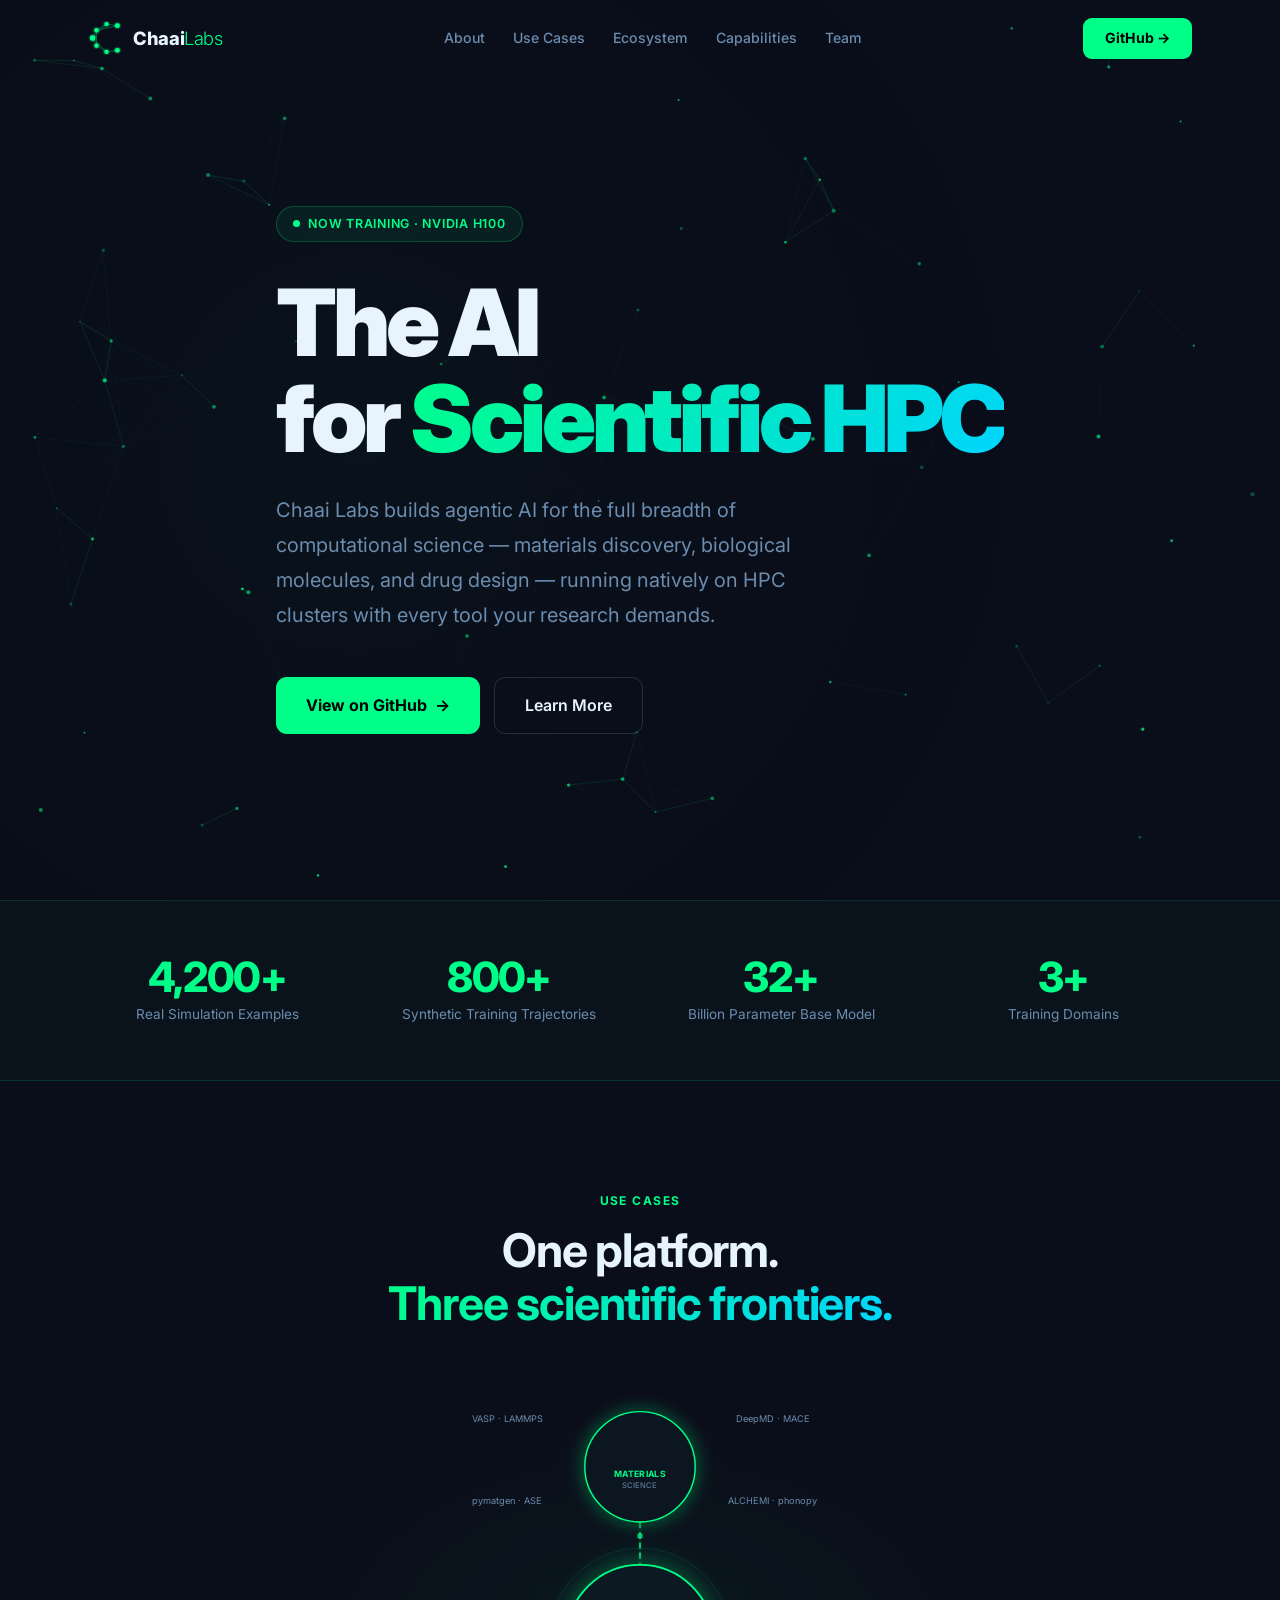
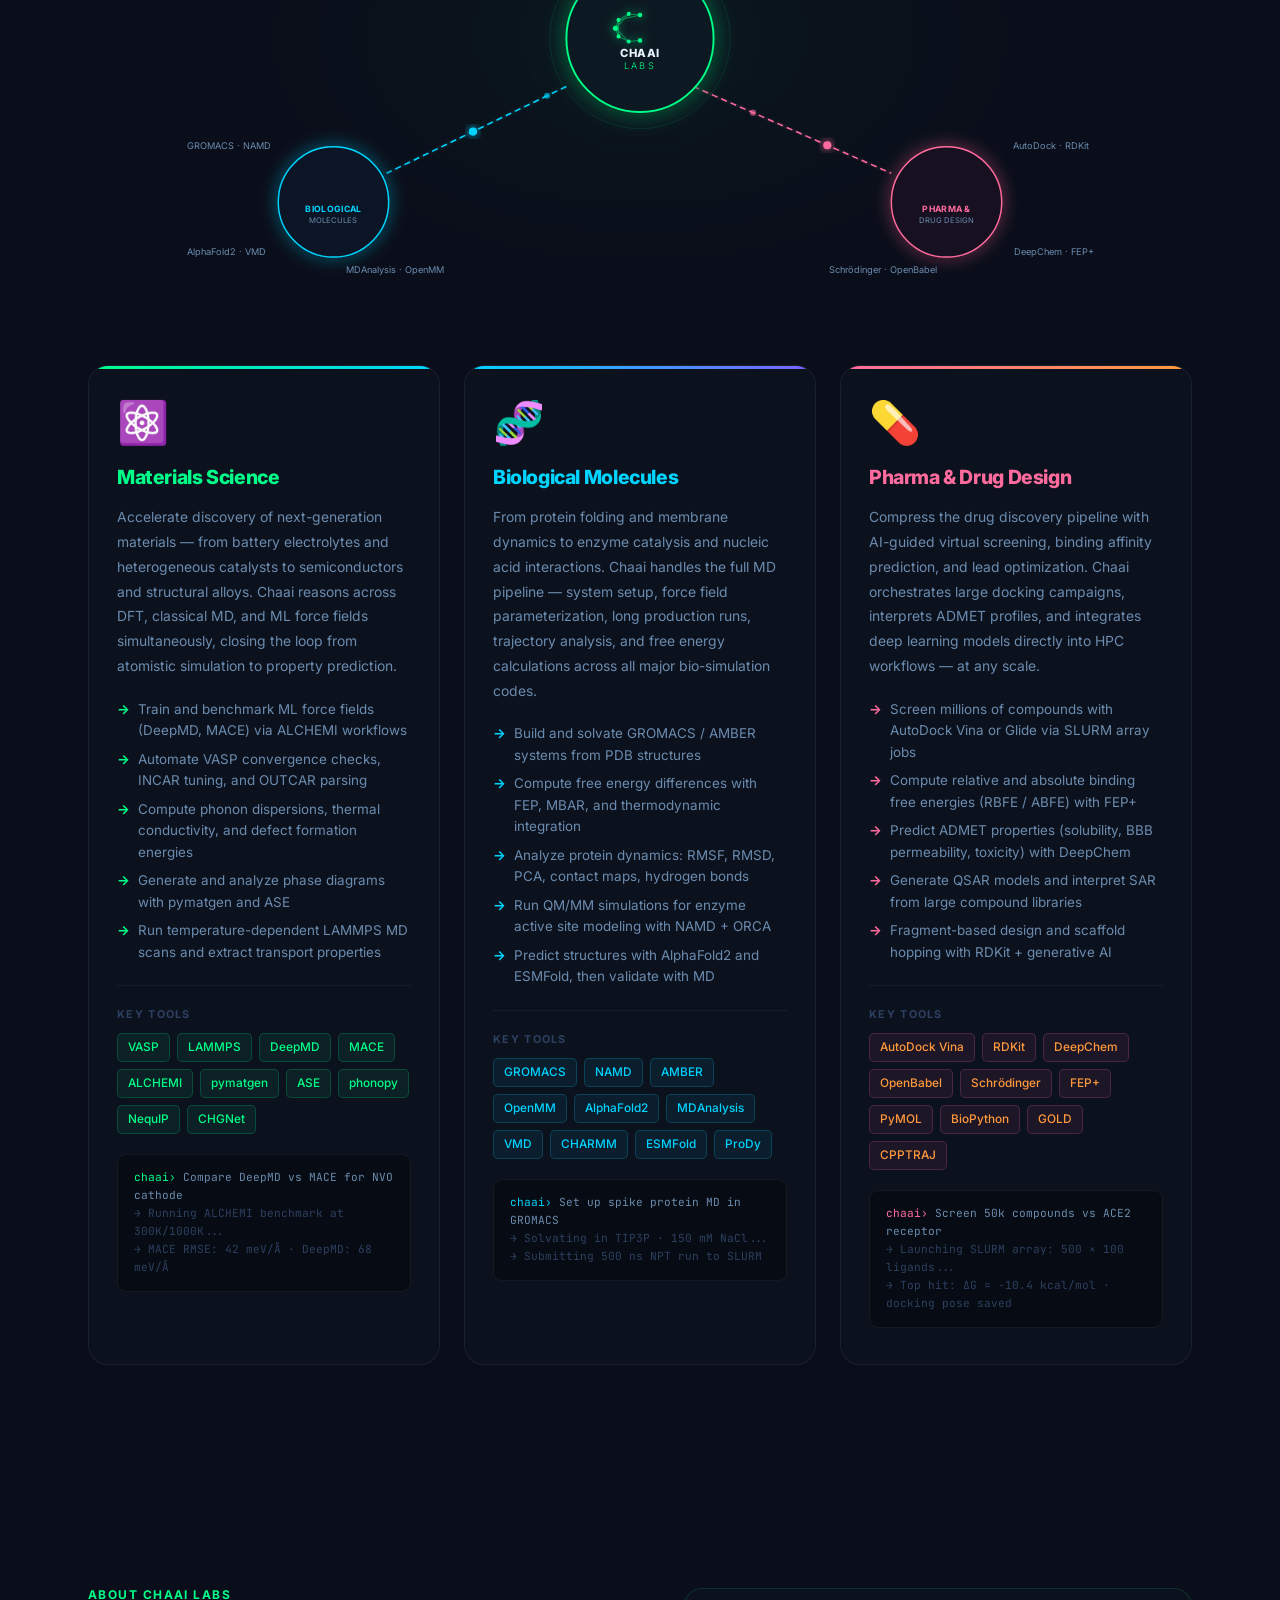
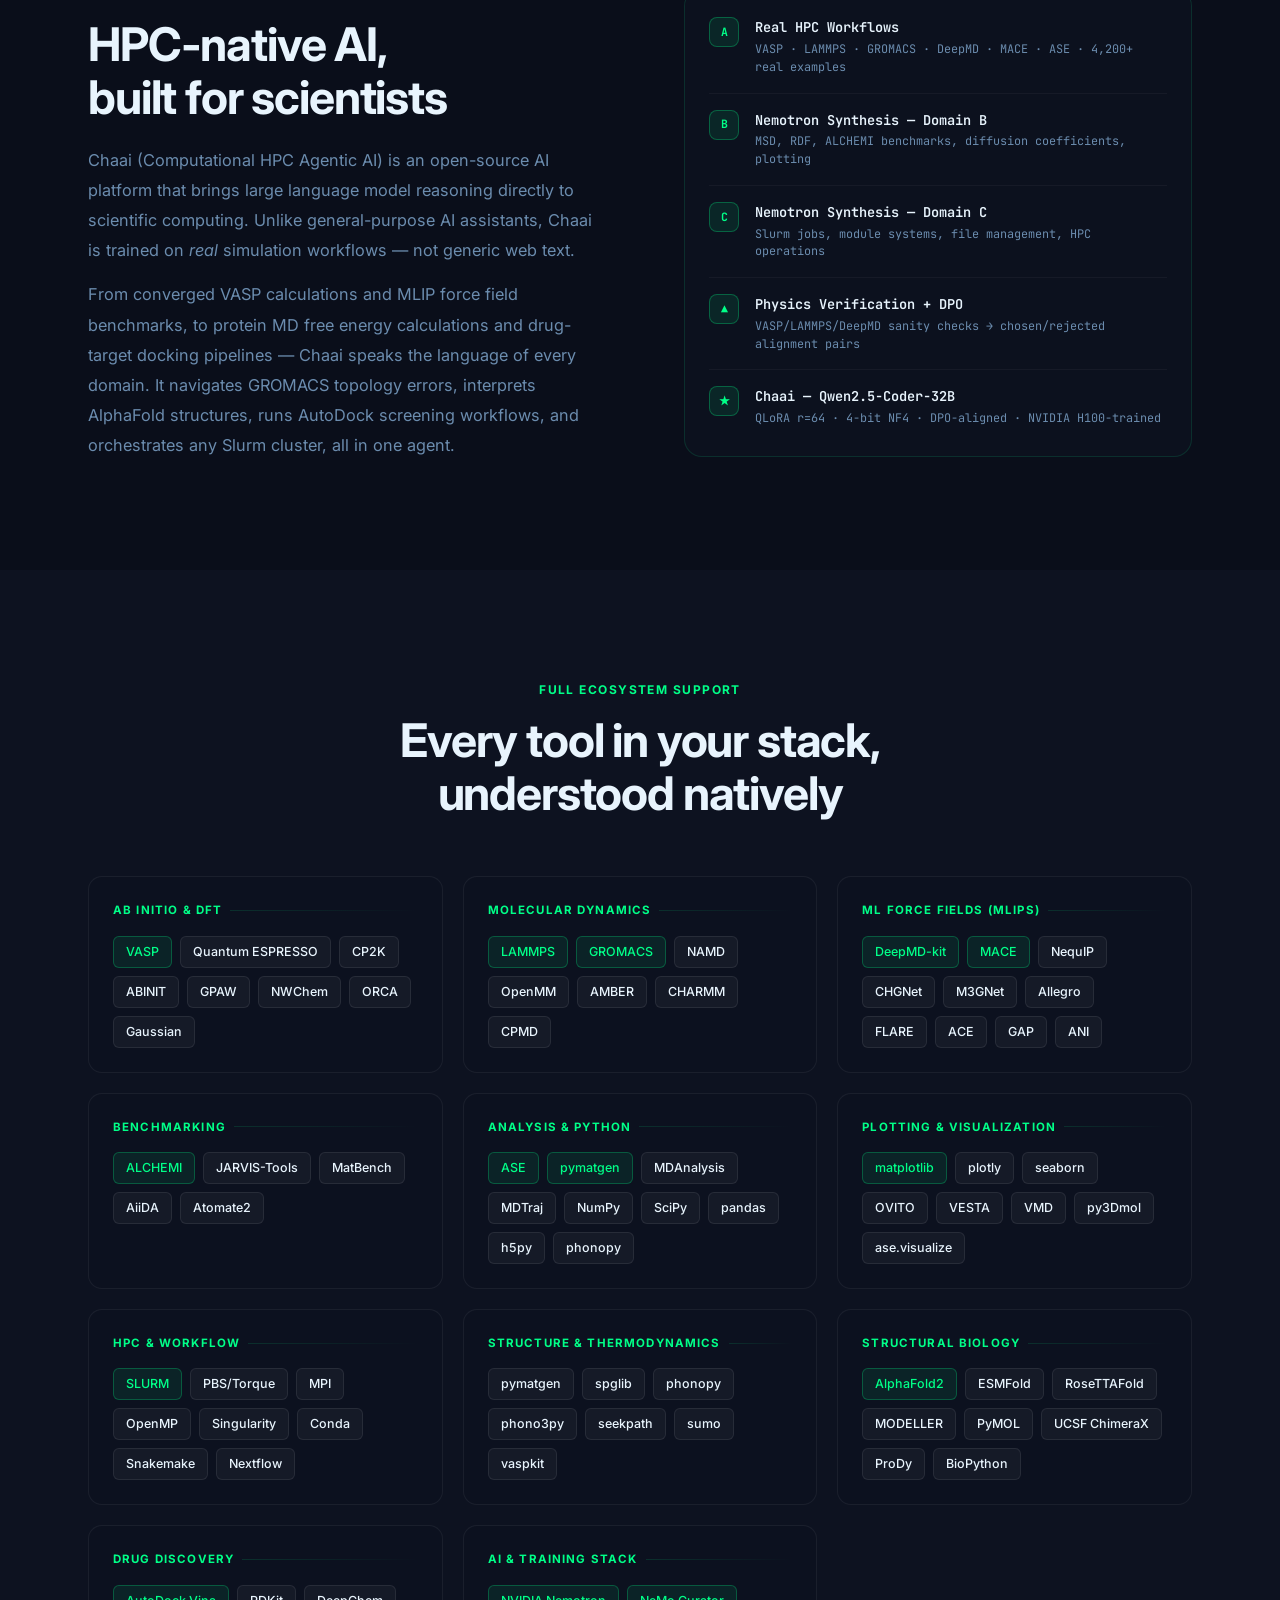
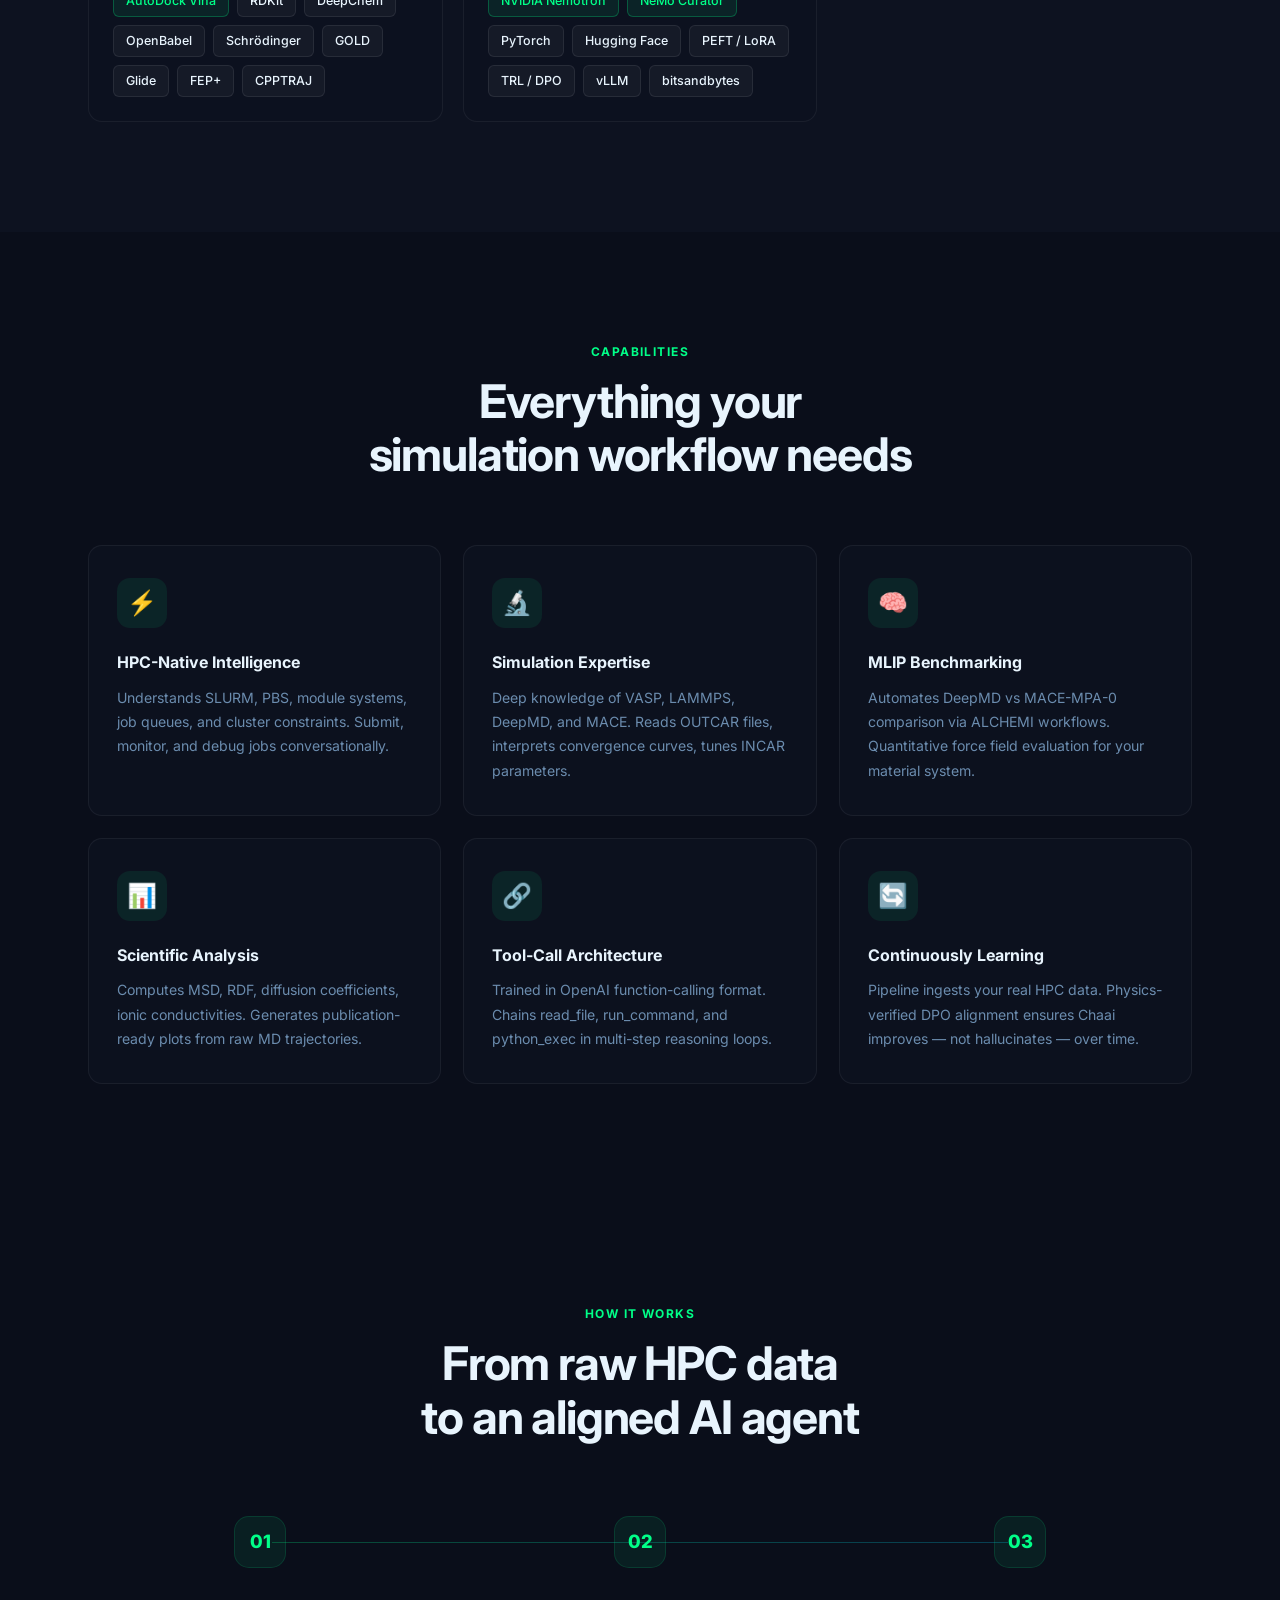
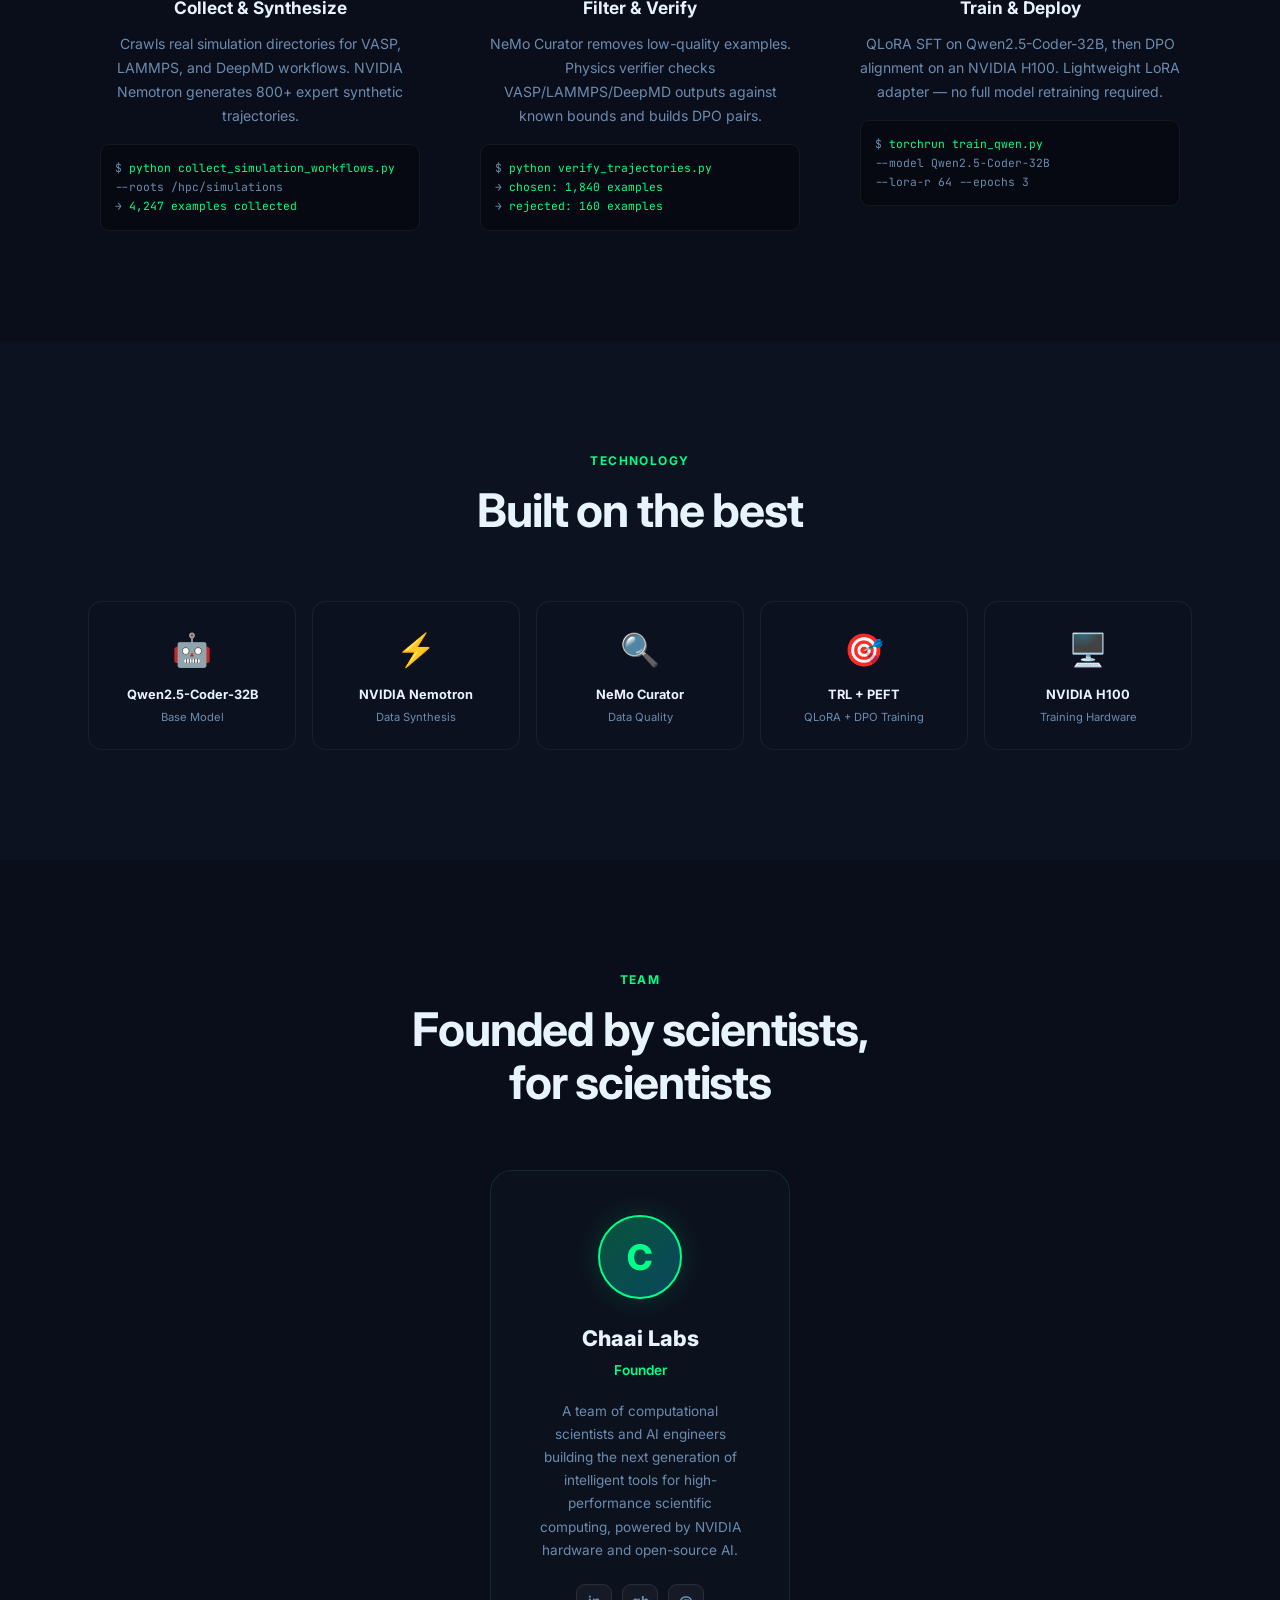
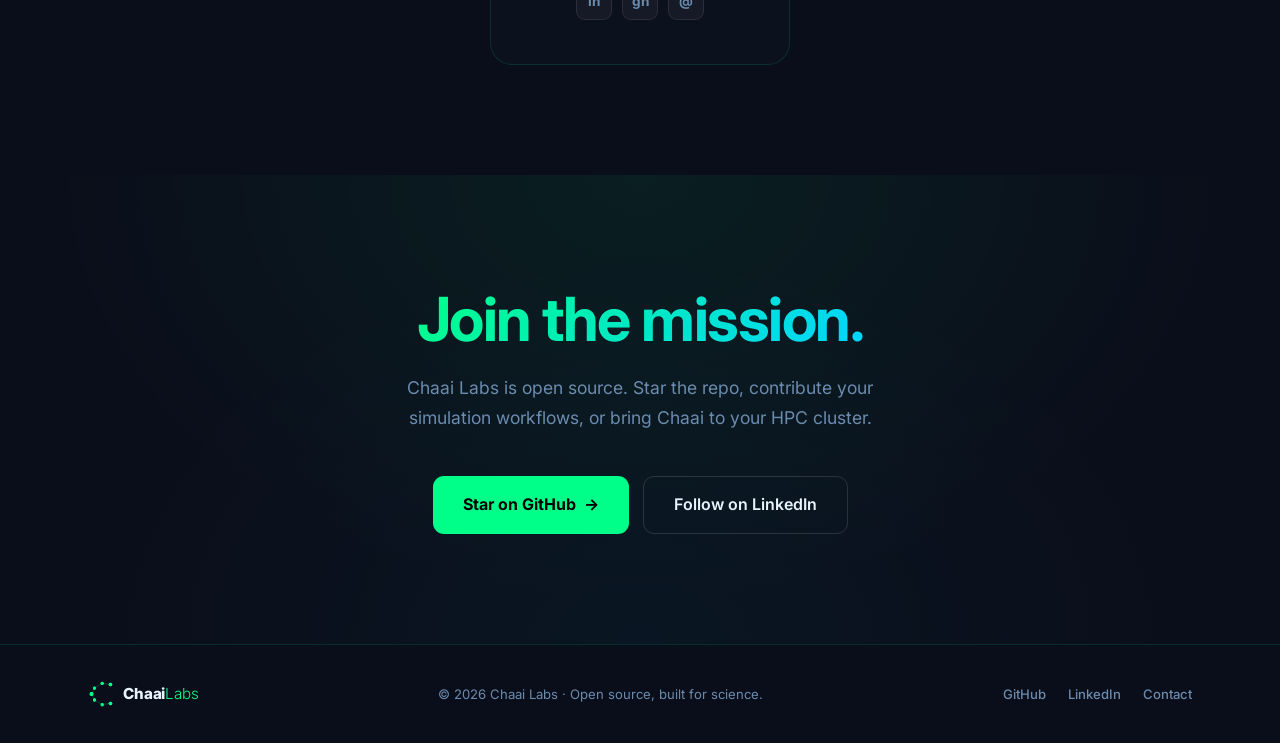
==== commit a4ef48b1: "Add Use Cases section: hub-and-spoke SVG illustration + 3 domain cards Replaces Applications section" ====
--- a/index.html
+++ b/index.html
@@ -419,68 +419,69 @@
   border-color: var(--accent); color: var(--accent);
 }
 
-/* ── Applications ──────────────────────────────────────────────────────────── */
-#applications { background: var(--bg); }
-.app-head { text-align: center; margin-bottom: 64px; }
-.app-grid {
-  display: grid; grid-template-columns: repeat(3,1fr);
-  gap: 24px;
-}
-.app-card {
+/* ── Use Cases ─────────────────────────────────────────────────────────────── */
+#usecases { background: var(--bg); overflow: hidden; }
+.uc-head { text-align: center; margin-bottom: 52px; }
+.uc-diagram { display: flex; justify-content: center; margin-bottom: 72px; position: relative; }
+.uc-diagram svg { width: 100%; max-width: 940px; height: auto; }
+
+/* SVG animated elements */
+@keyframes beam-flow  { from { stroke-dashoffset: 24; } to { stroke-dashoffset: 0; } }
+@keyframes node-pulse { 0%,100% { opacity:.18; } 50% { opacity:.07; } }
+@keyframes center-glow{ 0%,100% { opacity:.22; r:92; } 50% { opacity:.08; r:104; } }
+@keyframes pt-mat  { 0% { offset-distance:0%   } 100% { offset-distance:100% } }
+@keyframes spin-orbit { from { transform: rotate(0deg); } to { transform: rotate(360deg); } }
+
+/* Domain detail cards */
+.uc-cards { display: grid; grid-template-columns: repeat(3,1fr); gap: 24px; }
+.uc-card {
   background: var(--card);
   border: 1px solid rgba(255,255,255,0.06);
-  border-radius: 20px; padding: 36px 30px;
+  border-radius: 20px; padding: 36px 28px;
   position: relative; overflow: hidden;
   transition: transform 0.3s, box-shadow 0.3s, border-color 0.3s;
 }
-.app-card::before {
+.uc-card::before {
   content: ''; position: absolute;
   top: 0; left: 0; right: 0; height: 3px;
 }
-.app-card.mat::before  { background: linear-gradient(90deg, var(--accent), var(--accent2)); }
-.app-card.bio::before  { background: linear-gradient(90deg, #00D4FF, #7B61FF); }
-.app-card.drug::before { background: linear-gradient(90deg, #FF6B9D, #FF9A3C); }
-.app-card:hover {
-  transform: translateY(-6px);
-  box-shadow: 0 28px 56px rgba(0,0,0,0.35);
-}
-.app-card.mat:hover  { border-color: rgba(0,255,136,0.25); box-shadow: 0 28px 56px rgba(0,255,136,0.08); }
-.app-card.bio:hover  { border-color: rgba(0,212,255,0.25); box-shadow: 0 28px 56px rgba(0,212,255,0.08); }
-.app-card.drug:hover { border-color: rgba(255,107,157,0.25); box-shadow: 0 28px 56px rgba(255,107,157,0.08); }
-.app-icon {
-  font-size: 2.4rem; margin-bottom: 18px;
-  display: block; line-height: 1;
-}
-.app-title {
-  font-size: 1.25rem; font-weight: 800;
-  margin-bottom: 10px; letter-spacing: -0.02em;
-}
-.app-card.mat  .app-title { color: var(--accent); }
-.app-card.bio  .app-title { color: #00D4FF; }
-.app-card.drug .app-title { color: #FF6B9D; }
-.app-desc {
-  color: var(--muted); font-size: 0.88rem;
-  line-height: 1.75; margin-bottom: 22px;
-}
-.app-usecases {
-  display: flex; flex-wrap: wrap; gap: 7px;
-}
-.app-uc {
-  font-size: 0.75rem; font-weight: 500;
-  padding: 4px 10px; border-radius: 5px;
-}
-.app-card.mat  .app-uc { background: rgba(0,255,136,0.08); color: var(--accent); border: 1px solid rgba(0,255,136,0.15); }
-.app-card.bio  .app-uc { background: rgba(0,212,255,0.08); color: #00D4FF; border: 1px solid rgba(0,212,255,0.15); }
-.app-card.drug .app-uc { background: rgba(255,107,157,0.08); color: #FF9A3C; border: 1px solid rgba(255,107,157,0.15); }
-.app-divider {
-  border: none; border-top: 1px solid rgba(255,255,255,0.05);
-  margin: 20px 0;
-}
-.app-tools-label {
-  font-size: 0.7rem; font-weight: 700; letter-spacing: 0.1em;
-  text-transform: uppercase; color: var(--subtle);
-  margin-bottom: 10px;
-}
+.uc-card.mat::before  { background: linear-gradient(90deg, var(--accent), var(--accent2)); }
+.uc-card.bio::before  { background: linear-gradient(90deg, #00D4FF, #7B61FF); }
+.uc-card.drug::before { background: linear-gradient(90deg, #FF6B9D, #FF9A3C); }
+.uc-card:hover { transform: translateY(-6px); box-shadow: 0 28px 56px rgba(0,0,0,0.35); }
+.uc-card.mat:hover  { border-color: rgba(0,255,136,0.25); }
+.uc-card.bio:hover  { border-color: rgba(0,212,255,0.25); }
+.uc-card.drug:hover { border-color: rgba(255,107,157,0.25); }
+.uc-ico { font-size: 2.6rem; margin-bottom: 18px; display: block; line-height: 1; }
+.uc-title { font-size: 1.22rem; font-weight: 800; margin-bottom: 12px; letter-spacing: -0.02em; }
+.uc-card.mat .uc-title  { color: var(--accent); }
+.uc-card.bio .uc-title  { color: #00D4FF; }
+.uc-card.drug .uc-title { color: #FF6B9D; }
+.uc-desc { color: var(--muted); font-size: 0.87rem; line-height: 1.78; margin-bottom: 20px; }
+.uc-list { list-style: none; margin-bottom: 22px; display: flex; flex-direction: column; gap: 7px; }
+.uc-list li { display: flex; align-items: flex-start; gap: 8px; font-size: 0.84rem; color: var(--muted); }
+.uc-list li::before { content: '→'; flex-shrink: 0; font-weight: 700; }
+.uc-card.mat  .uc-list li::before { color: var(--accent); }
+.uc-card.bio  .uc-list li::before { color: #00D4FF; }
+.uc-card.drug .uc-list li::before { color: #FF6B9D; }
+.uc-sep { border: none; border-top: 1px solid rgba(255,255,255,0.05); margin: 20px 0; }
+.uc-tools-lbl { font-size: 0.68rem; font-weight: 700; letter-spacing: 0.12em; text-transform: uppercase; color: var(--subtle); margin-bottom: 10px; }
+.uc-tools { display: flex; flex-wrap: wrap; gap: 7px; }
+.uc-tool { font-size: 0.74rem; font-weight: 500; padding: 4px 10px; border-radius: 5px; }
+.uc-card.mat  .uc-tool { background: rgba(0,255,136,0.07);  color: var(--accent); border: 1px solid rgba(0,255,136,0.2); }
+.uc-card.bio  .uc-tool { background: rgba(0,212,255,0.07);  color: #00D4FF; border: 1px solid rgba(0,212,255,0.2); }
+.uc-card.drug .uc-tool { background: rgba(255,107,157,0.07); color: #FF9A3C; border: 1px solid rgba(255,107,157,0.2); }
+.uc-terminal {
+  margin-top: 20px; padding: 14px 16px;
+  background: rgba(0,0,0,0.35);
+  border: 1px solid rgba(255,255,255,0.06);
+  border-radius: 9px;
+  font-family: 'JetBrains Mono', monospace; font-size: 0.7rem;
+  line-height: 1.6; color: var(--muted);
+}
+.uc-terminal .prompt { color: var(--accent); }
+.uc-card.bio  .uc-terminal .prompt { color: #00D4FF; }
+.uc-card.drug .uc-terminal .prompt { color: #FF6B9D; }
 
 /* ── CTA ───────────────────────────────────────────────────────────────────── */
 #cta {
@@ -547,7 +548,7 @@
   .stats-row { grid-template-columns: 1fr 1fr; }
   .tech-row { grid-template-columns: repeat(3,1fr); }
   .eco-grid { grid-template-columns: 1fr 1fr; }
-  .app-grid { grid-template-columns: 1fr; }
+  .uc-cards { grid-template-columns: 1fr; }
 }
 @media (max-width: 640px) {
   .nav-links { display: none; }
@@ -556,7 +557,7 @@
   .hiw-row::before { display: none; }
   .tech-row { grid-template-columns: repeat(2,1fr); }
   .eco-grid { grid-template-columns: 1fr; }
-  .app-grid { grid-template-columns: 1fr; }
+  .uc-cards { grid-template-columns: 1fr; }
   .foot-wrap { flex-direction: column; text-align: center; }
 }
 </style>
@@ -602,7 +603,7 @@
 
     <ul class="nav-links">
       <li><a href="#about">About</a></li>
-      <li><a href="#applications">Applications</a></li>
+      <li><a href="#usecases">Use Cases</a></li>
       <li><a href="#ecosystem">Ecosystem</a></li>
       <li><a href="#features">Capabilities</a></li>
       <li><a href="#team">Team</a></li>
@@ -661,114 +662,295 @@
   </div>
 </section>
 
-<!-- ── Applications ───────────────────────────────────────────────────────── -->
-<section id="applications">
+<!-- ── Use Cases ───────────────────────────────────────────────────────────── -->
+<section id="usecases">
   <div class="container">
-    <div class="app-head">
-      <div class="tag r">Applications</div>
-      <h2 class="section-h r">One AI agent.<br>Three scientific frontiers.</h2>
-    </div>
-    <div class="app-grid">
+    <div class="uc-head">
+      <div class="tag r">Use Cases</div>
+      <h2 class="section-h r">One platform.<br><span class="g-text">Three scientific frontiers.</span></h2>
+    </div>
+
+    <!-- ── Hub-and-spoke illustration ──────────────────────────── -->
+    <div class="uc-diagram r">
+      <svg viewBox="0 0 920 500" fill="none" xmlns="http://www.w3.org/2000/svg">
+        <defs>
+          <!-- Glow filters -->
+          <filter id="glow-c" x="-60%" y="-60%" width="220%" height="220%">
+            <feGaussianBlur stdDeviation="10" result="b"/>
+            <feMerge><feMergeNode in="b"/><feMergeNode in="SourceGraphic"/></feMerge>
+          </filter>
+          <filter id="glow-m" x="-60%" y="-60%" width="220%" height="220%">
+            <feGaussianBlur stdDeviation="8" result="b"/>
+            <feMerge><feMergeNode in="b"/><feMergeNode in="SourceGraphic"/></feMerge>
+          </filter>
+          <filter id="glow-s" x="-40%" y="-40%" width="180%" height="180%">
+            <feGaussianBlur stdDeviation="4" result="b"/>
+            <feMerge><feMergeNode in="b"/><feMergeNode in="SourceGraphic"/></feMerge>
+          </filter>
+          <!-- Path IDs for animateMotion -->
+          <path id="pm" d="M460,192 L460,132"/>
+          <path id="pb" d="M388,297 L212,382"/>
+          <path id="pd" d="M512,297 L706,382"/>
+        </defs>
+
+        <!-- Subtle background radial -->
+        <radialGradient id="bg-grd" cx="50%" cy="50%" r="50%">
+          <stop offset="0%" stop-color="#00FF88" stop-opacity="0.04"/>
+          <stop offset="100%" stop-color="#00FF88" stop-opacity="0"/>
+        </radialGradient>
+        <ellipse cx="460" cy="250" rx="380" ry="230" fill="url(#bg-grd)"/>
+
+        <!-- ── Connection beams ────────────────── -->
+        <!-- To Materials -->
+        <line x1="460" y1="192" x2="460" y2="132"
+              stroke="#00FF88" stroke-width="1.5"
+              stroke-dasharray="6 4"
+              style="animation: beam-flow 1.4s linear infinite;"/>
+        <line x1="460" y1="192" x2="460" y2="132"
+              stroke="#00FF88" stroke-width="4" opacity="0.06"/>
+
+        <!-- To Bio -->
+        <line x1="388" y1="297" x2="212" y2="382"
+              stroke="#00D4FF" stroke-width="1.5"
+              stroke-dasharray="6 4"
+              style="animation: beam-flow 1.7s linear infinite;"/>
+        <line x1="388" y1="297" x2="212" y2="382"
+              stroke="#00D4FF" stroke-width="4" opacity="0.06"/>
+
+        <!-- To Pharma -->
+        <line x1="512" y1="297" x2="706" y2="382"
+              stroke="#FF6B9D" stroke-width="1.5"
+              stroke-dasharray="6 4"
+              style="animation: beam-flow 1.6s linear infinite 0.3s;"/>
+        <line x1="512" y1="297" x2="706" y2="382"
+              stroke="#FF6B9D" stroke-width="4" opacity="0.06"/>
+
+        <!-- Moving particles on beams -->
+        <circle r="4" fill="#00FF88" filter="url(#glow-s)">
+          <animateMotion dur="1.4s" repeatCount="indefinite" keyTimes="0;1" keySplines="0.4 0 0.6 1" calcMode="spline">
+            <mpath href="#pm"/>
+          </animateMotion>
+        </circle>
+        <circle r="3" fill="#00FF88" opacity="0.6">
+          <animateMotion dur="1.4s" begin="0.5s" repeatCount="indefinite">
+            <mpath href="#pm"/>
+          </animateMotion>
+        </circle>
+
+        <circle r="4" fill="#00D4FF" filter="url(#glow-s)">
+          <animateMotion dur="1.7s" repeatCount="indefinite">
+            <mpath href="#pb"/>
+          </animateMotion>
+        </circle>
+        <circle r="3" fill="#00D4FF" opacity="0.6">
+          <animateMotion dur="1.7s" begin="0.7s" repeatCount="indefinite">
+            <mpath href="#pb"/>
+          </animateMotion>
+        </circle>
+
+        <circle r="4" fill="#FF6B9D" filter="url(#glow-s)">
+          <animateMotion dur="1.6s" repeatCount="indefinite">
+            <mpath href="#pd"/>
+          </animateMotion>
+        </circle>
+        <circle r="3" fill="#FF6B9D" opacity="0.6">
+          <animateMotion dur="1.6s" begin="0.6s" repeatCount="indefinite">
+            <mpath href="#pd"/>
+          </animateMotion>
+        </circle>
+
+        <!-- ── Center Hub — Chaai Labs ─────────── -->
+        <!-- Outer pulse rings -->
+        <circle cx="460" cy="250" r="105" stroke="#00FF88" stroke-width="0.5" opacity="0.1">
+          <animate attributeName="r" values="98;112;98" dur="3s" repeatCount="indefinite"/>
+          <animate attributeName="opacity" values="0.12;0.04;0.12" dur="3s" repeatCount="indefinite"/>
+        </circle>
+        <circle cx="460" cy="250" r="88" stroke="#00FF88" stroke-width="0.8" opacity="0.15">
+          <animate attributeName="r" values="84;94;84" dur="2.4s" repeatCount="indefinite"/>
+          <animate attributeName="opacity" values="0.18;0.06;0.18" dur="2.4s" repeatCount="indefinite"/>
+        </circle>
+        <!-- Main circle -->
+        <circle cx="460" cy="250" r="72" fill="#0A0E1A" stroke="#00FF88" stroke-width="1.8" filter="url(#glow-c)"/>
+        <circle cx="460" cy="250" r="72" fill="rgba(0,255,136,0.05)"/>
+        <!-- Node-network logo (C-shape) inside center -->
+        <g transform="translate(432,224)">
+          <g stroke="#00FF88" stroke-width="1" opacity="0.45">
+            <line x1="28" y1="3"  x2="17" y2="2"/>
+            <line x1="17" y1="2"  x2="7"  y2="8"/>
+            <line x1="7"  y1="8"  x2="4"  y2="16"/>
+            <line x1="4"  y1="16" x2="7"  y2="24"/>
+            <line x1="7"  y1="24" x2="17" y2="29"/>
+            <line x1="17" y1="29" x2="28" y2="28"/>
+            <line x1="28" y1="3"  x2="7"  y2="8"/>
+            <line x1="17" y1="2"  x2="4"  y2="16"/>
+            <line x1="7"  y1="8"  x2="7"  y2="24"/>
+            <line x1="4"  y1="16" x2="17" y2="29"/>
+          </g>
+          <g filter="url(#glow-s)">
+            <circle cx="28" cy="3"  r="2.2" fill="#00FF88"/>
+            <circle cx="17" cy="2"  r="2"   fill="#00FF88"/>
+            <circle cx="7"  cy="8"  r="2"   fill="#00FF88"/>
+            <circle cx="4"  cy="16" r="2.5" fill="#00FF88"/>
+            <circle cx="7"  cy="24" r="2"   fill="#00FF88"/>
+            <circle cx="17" cy="29" r="2"   fill="#00FF88"/>
+            <circle cx="28" cy="28" r="2.2" fill="#00FF88"/>
+          </g>
+        </g>
+        <!-- "Chaai Labs" text -->
+        <text x="460" y="268" text-anchor="middle"
+              font-family="Inter,sans-serif" font-size="11" font-weight="800"
+              letter-spacing="0.5" fill="#E8F4FD">CHAAI</text>
+        <text x="460" y="280" text-anchor="middle"
+              font-family="Inter,sans-serif" font-size="9" font-weight="300"
+              letter-spacing="2" fill="#00FF88">LABS</text>
+
+        <!-- ── Materials Node (top) ────────────── -->
+        <circle cx="460" cy="82" r="54" fill="#0A0E1A" stroke="#00FF88" stroke-width="1.4" filter="url(#glow-m)"/>
+        <circle cx="460" cy="82" r="54" fill="rgba(0,255,136,0.04)"/>
+        <text x="460" y="70" text-anchor="middle" font-size="24">⚛️</text>
+        <text x="460" y="92" text-anchor="middle"
+              font-family="Inter,sans-serif" font-size="8.5" font-weight="700"
+              fill="#00FF88" letter-spacing="0.3">MATERIALS</text>
+        <text x="460" y="103" text-anchor="middle"
+              font-family="Inter,sans-serif" font-size="7.5" font-weight="400"
+              fill="#6B8CAE">SCIENCE</text>
+        <!-- Satellite tool labels -->
+        <text x="330" y="38" font-family="Inter,sans-serif" font-size="9" fill="#6B8CAE" text-anchor="middle">VASP · LAMMPS</text>
+        <text x="590" y="38" font-family="Inter,sans-serif" font-size="9" fill="#6B8CAE" text-anchor="middle">DeepMD · MACE</text>
+        <text x="330" y="118" font-family="Inter,sans-serif" font-size="9" fill="#6B8CAE" text-anchor="middle">pymatgen · ASE</text>
+        <text x="590" y="118" font-family="Inter,sans-serif" font-size="9" fill="#6B8CAE" text-anchor="middle">ALCHEMI · phonopy</text>
+
+        <!-- ── Bio Node (bottom-left) ──────────── -->
+        <circle cx="160" cy="410" r="54" fill="#0A0E1A" stroke="#00D4FF" stroke-width="1.4" filter="url(#glow-m)"/>
+        <circle cx="160" cy="410" r="54" fill="rgba(0,212,255,0.04)"/>
+        <text x="160" y="400" text-anchor="middle" font-size="24">🧬</text>
+        <text x="160" y="420" text-anchor="middle"
+              font-family="Inter,sans-serif" font-size="8.5" font-weight="700"
+              fill="#00D4FF" letter-spacing="0.3">BIOLOGICAL</text>
+        <text x="160" y="431" text-anchor="middle"
+              font-family="Inter,sans-serif" font-size="7.5" font-weight="400"
+              fill="#6B8CAE">MOLECULES</text>
+        <!-- Satellite labels -->
+        <text x="58"  y="358" font-family="Inter,sans-serif" font-size="9" fill="#6B8CAE" text-anchor="middle">GROMACS · NAMD</text>
+        <text x="55"  y="462" font-family="Inter,sans-serif" font-size="9" fill="#6B8CAE" text-anchor="middle">AlphaFold2 · VMD</text>
+        <text x="220" y="480" font-family="Inter,sans-serif" font-size="9" fill="#6B8CAE" text-anchor="middle">MDAnalysis · OpenMM</text>
+
+        <!-- ── Pharma Node (bottom-right) ─────── -->
+        <circle cx="760" cy="410" r="54" fill="#0A0E1A" stroke="#FF6B9D" stroke-width="1.4" filter="url(#glow-m)"/>
+        <circle cx="760" cy="410" r="54" fill="rgba(255,107,157,0.04)"/>
+        <text x="760" y="400" text-anchor="middle" font-size="24">💊</text>
+        <text x="760" y="420" text-anchor="middle"
+              font-family="Inter,sans-serif" font-size="8.5" font-weight="700"
+              fill="#FF6B9D" letter-spacing="0.3">PHARMA &amp;</text>
+        <text x="760" y="431" text-anchor="middle"
+              font-family="Inter,sans-serif" font-size="7.5" font-weight="400"
+              fill="#6B8CAE">DRUG DESIGN</text>
+        <!-- Satellite labels -->
+        <text x="862" y="358" font-family="Inter,sans-serif" font-size="9" fill="#6B8CAE" text-anchor="middle">AutoDock · RDKit</text>
+        <text x="865" y="462" font-family="Inter,sans-serif" font-size="9" fill="#6B8CAE" text-anchor="middle">DeepChem · FEP+</text>
+        <text x="698" y="480" font-family="Inter,sans-serif" font-size="9" fill="#6B8CAE" text-anchor="middle">Schrödinger · OpenBabel</text>
+      </svg>
+    </div>
+
+    <!-- ── Domain detail cards ──────────────────────────────────── -->
+    <div class="uc-cards">
 
       <!-- Materials -->
-      <div class="app-card mat r">
-        <span class="app-icon">⚛️</span>
-        <div class="app-title">Materials Science</div>
-        <div class="app-desc">
-          Accelerate discovery of next-generation materials — from battery
-          electrolytes and catalysts to semiconductors and structural alloys.
-          Chaai reasons across DFT, MD, and ML force fields simultaneously,
+      <div class="uc-card mat r">
+        <span class="uc-ico">⚛️</span>
+        <div class="uc-title">Materials Science</div>
+        <div class="uc-desc">
+          Accelerate discovery of next-generation materials — from battery electrolytes
+          and heterogeneous catalysts to semiconductors and structural alloys. Chaai
+          reasons across DFT, classical MD, and ML force fields simultaneously,
           closing the loop from atomistic simulation to property prediction.
         </div>
-        <div class="app-usecases">
-          <span class="app-uc">Battery materials</span>
-          <span class="app-uc">Solid electrolytes</span>
-          <span class="app-uc">Catalysis</span>
-          <span class="app-uc">Thin films</span>
-          <span class="app-uc">Phase diagrams</span>
-          <span class="app-uc">Defect engineering</span>
-          <span class="app-uc">MLIP training</span>
-          <span class="app-uc">Force field benchmarking</span>
-        </div>
-        <hr class="app-divider">
-        <div class="app-tools-label">Key Tools</div>
-        <div class="app-usecases">
-          <span class="app-uc">VASP</span>
-          <span class="app-uc">LAMMPS</span>
-          <span class="app-uc">DeepMD</span>
-          <span class="app-uc">MACE</span>
-          <span class="app-uc">ALCHEMI</span>
-          <span class="app-uc">pymatgen</span>
-          <span class="app-uc">ASE</span>
-          <span class="app-uc">phonopy</span>
+        <ul class="uc-list">
+          <li>Train and benchmark ML force fields (DeepMD, MACE) via ALCHEMI workflows</li>
+          <li>Automate VASP convergence checks, INCAR tuning, and OUTCAR parsing</li>
+          <li>Compute phonon dispersions, thermal conductivity, and defect formation energies</li>
+          <li>Generate and analyze phase diagrams with pymatgen and ASE</li>
+          <li>Run temperature-dependent LAMMPS MD scans and extract transport properties</li>
+        </ul>
+        <hr class="uc-sep">
+        <div class="uc-tools-lbl">Key Tools</div>
+        <div class="uc-tools">
+          <span class="uc-tool">VASP</span><span class="uc-tool">LAMMPS</span>
+          <span class="uc-tool">DeepMD</span><span class="uc-tool">MACE</span>
+          <span class="uc-tool">ALCHEMI</span><span class="uc-tool">pymatgen</span>
+          <span class="uc-tool">ASE</span><span class="uc-tool">phonopy</span>
+          <span class="uc-tool">NequIP</span><span class="uc-tool">CHGNet</span>
+        </div>
+        <div class="uc-terminal">
+          <span class="prompt">chaai›</span> Compare DeepMD vs MACE for NVO cathode<br>
+          <span style="color:#2D4060">→ Running ALCHEMI benchmark at 300K/1000K...</span><br>
+          <span style="color:#2D4060">→ MACE RMSE: 42 meV/Å · DeepMD: 68 meV/Å</span>
         </div>
       </div>
 
       <!-- Bio -->
-      <div class="app-card bio r d1">
-        <span class="app-icon">🧬</span>
-        <div class="app-title">Biological Molecules</div>
-        <div class="app-desc">
+      <div class="uc-card bio r d1">
+        <span class="uc-ico">🧬</span>
+        <div class="uc-title">Biological Molecules</div>
+        <div class="uc-desc">
           From protein folding and membrane dynamics to enzyme catalysis and
-          nucleic acid interactions. Chaai handles the full MD pipeline —
-          system setup, long production runs, trajectory analysis, and
-          free energy calculations — across all major bio-simulation codes.
-        </div>
-        <div class="app-usecases">
-          <span class="app-uc">Protein dynamics</span>
-          <span class="app-uc">Membrane simulations</span>
-          <span class="app-uc">Free energy (FEP/MBAR)</span>
-          <span class="app-uc">Enzyme mechanisms</span>
-          <span class="app-uc">RNA / DNA folding</span>
-          <span class="app-uc">QM/MM</span>
-          <span class="app-uc">Coarse-grained MD</span>
-          <span class="app-uc">Structural biology</span>
-        </div>
-        <hr class="app-divider">
-        <div class="app-tools-label">Key Tools</div>
-        <div class="app-usecases">
-          <span class="app-uc">GROMACS</span>
-          <span class="app-uc">NAMD</span>
-          <span class="app-uc">AMBER</span>
-          <span class="app-uc">OpenMM</span>
-          <span class="app-uc">AlphaFold2</span>
-          <span class="app-uc">MDAnalysis</span>
-          <span class="app-uc">VMD</span>
-          <span class="app-uc">CHARMM</span>
+          nucleic acid interactions. Chaai handles the full MD pipeline — system
+          setup, force field parameterization, long production runs, trajectory
+          analysis, and free energy calculations across all major bio-simulation codes.
+        </div>
+        <ul class="uc-list">
+          <li>Build and solvate GROMACS / AMBER systems from PDB structures</li>
+          <li>Compute free energy differences with FEP, MBAR, and thermodynamic integration</li>
+          <li>Analyze protein dynamics: RMSF, RMSD, PCA, contact maps, hydrogen bonds</li>
+          <li>Run QM/MM simulations for enzyme active site modeling with NAMD + ORCA</li>
+          <li>Predict structures with AlphaFold2 and ESMFold, then validate with MD</li>
+        </ul>
+        <hr class="uc-sep">
+        <div class="uc-tools-lbl">Key Tools</div>
+        <div class="uc-tools">
+          <span class="uc-tool">GROMACS</span><span class="uc-tool">NAMD</span>
+          <span class="uc-tool">AMBER</span><span class="uc-tool">OpenMM</span>
+          <span class="uc-tool">AlphaFold2</span><span class="uc-tool">MDAnalysis</span>
+          <span class="uc-tool">VMD</span><span class="uc-tool">CHARMM</span>
+          <span class="uc-tool">ESMFold</span><span class="uc-tool">ProDy</span>
+        </div>
+        <div class="uc-terminal">
+          <span class="prompt">chaai›</span> Set up spike protein MD in GROMACS<br>
+          <span style="color:#2D4060">→ Solvating in TIP3P · 150 mM NaCl...</span><br>
+          <span style="color:#2D4060">→ Submitting 500 ns NPT run to SLURM</span>
         </div>
       </div>
 
       <!-- Pharma -->
-      <div class="app-card drug r d2">
-        <span class="app-icon">💊</span>
-        <div class="app-title">Pharma &amp; Drug Design</div>
-        <div class="app-desc">
+      <div class="uc-card drug r d2">
+        <span class="uc-ico">💊</span>
+        <div class="uc-title">Pharma &amp; Drug Design</div>
+        <div class="uc-desc">
           Compress the drug discovery pipeline with AI-guided virtual screening,
           binding affinity prediction, and lead optimization. Chaai orchestrates
-          docking campaigns, interprets ADMET properties, and integrates ML
-          models directly into HPC workflows at scale.
-        </div>
-        <div class="app-usecases">
-          <span class="app-uc">Virtual screening</span>
-          <span class="app-uc">Binding affinity (RBFE/ABFE)</span>
-          <span class="app-uc">Lead optimization</span>
-          <span class="app-uc">ADMET prediction</span>
-          <span class="app-uc">QSAR modeling</span>
-          <span class="app-uc">Protein-ligand docking</span>
-          <span class="app-uc">Fragment-based design</span>
-          <span class="app-uc">Scaffold hopping</span>
-        </div>
-        <hr class="app-divider">
-        <div class="app-tools-label">Key Tools</div>
-        <div class="app-usecases">
-          <span class="app-uc">AutoDock Vina</span>
-          <span class="app-uc">RDKit</span>
-          <span class="app-uc">DeepChem</span>
-          <span class="app-uc">OpenBabel</span>
-          <span class="app-uc">Schrödinger</span>
-          <span class="app-uc">PyMOL</span>
-          <span class="app-uc">BioPython</span>
-          <span class="app-uc">ProDy</span>
+          large docking campaigns, interprets ADMET profiles, and integrates deep
+          learning models directly into HPC workflows — at any scale.
+        </div>
+        <ul class="uc-list">
+          <li>Screen millions of compounds with AutoDock Vina or Glide via SLURM array jobs</li>
+          <li>Compute relative and absolute binding free energies (RBFE / ABFE) with FEP+</li>
+          <li>Predict ADMET properties (solubility, BBB permeability, toxicity) with DeepChem</li>
+          <li>Generate QSAR models and interpret SAR from large compound libraries</li>
+          <li>Fragment-based design and scaffold hopping with RDKit + generative AI</li>
+        </ul>
+        <hr class="uc-sep">
+        <div class="uc-tools-lbl">Key Tools</div>
+        <div class="uc-tools">
+          <span class="uc-tool">AutoDock Vina</span><span class="uc-tool">RDKit</span>
+          <span class="uc-tool">DeepChem</span><span class="uc-tool">OpenBabel</span>
+          <span class="uc-tool">Schrödinger</span><span class="uc-tool">FEP+</span>
+          <span class="uc-tool">PyMOL</span><span class="uc-tool">BioPython</span>
+          <span class="uc-tool">GOLD</span><span class="uc-tool">CPPTRAJ</span>
+        </div>
+        <div class="uc-terminal">
+          <span class="prompt">chaai›</span> Screen 50k compounds vs ACE2 receptor<br>
+          <span style="color:#2D4060">→ Launching SLURM array: 500 × 100 ligands...</span><br>
+          <span style="color:#2D4060">→ Top hit: ΔG = -10.4 kcal/mol · docking pose saved</span>
         </div>
       </div>
 
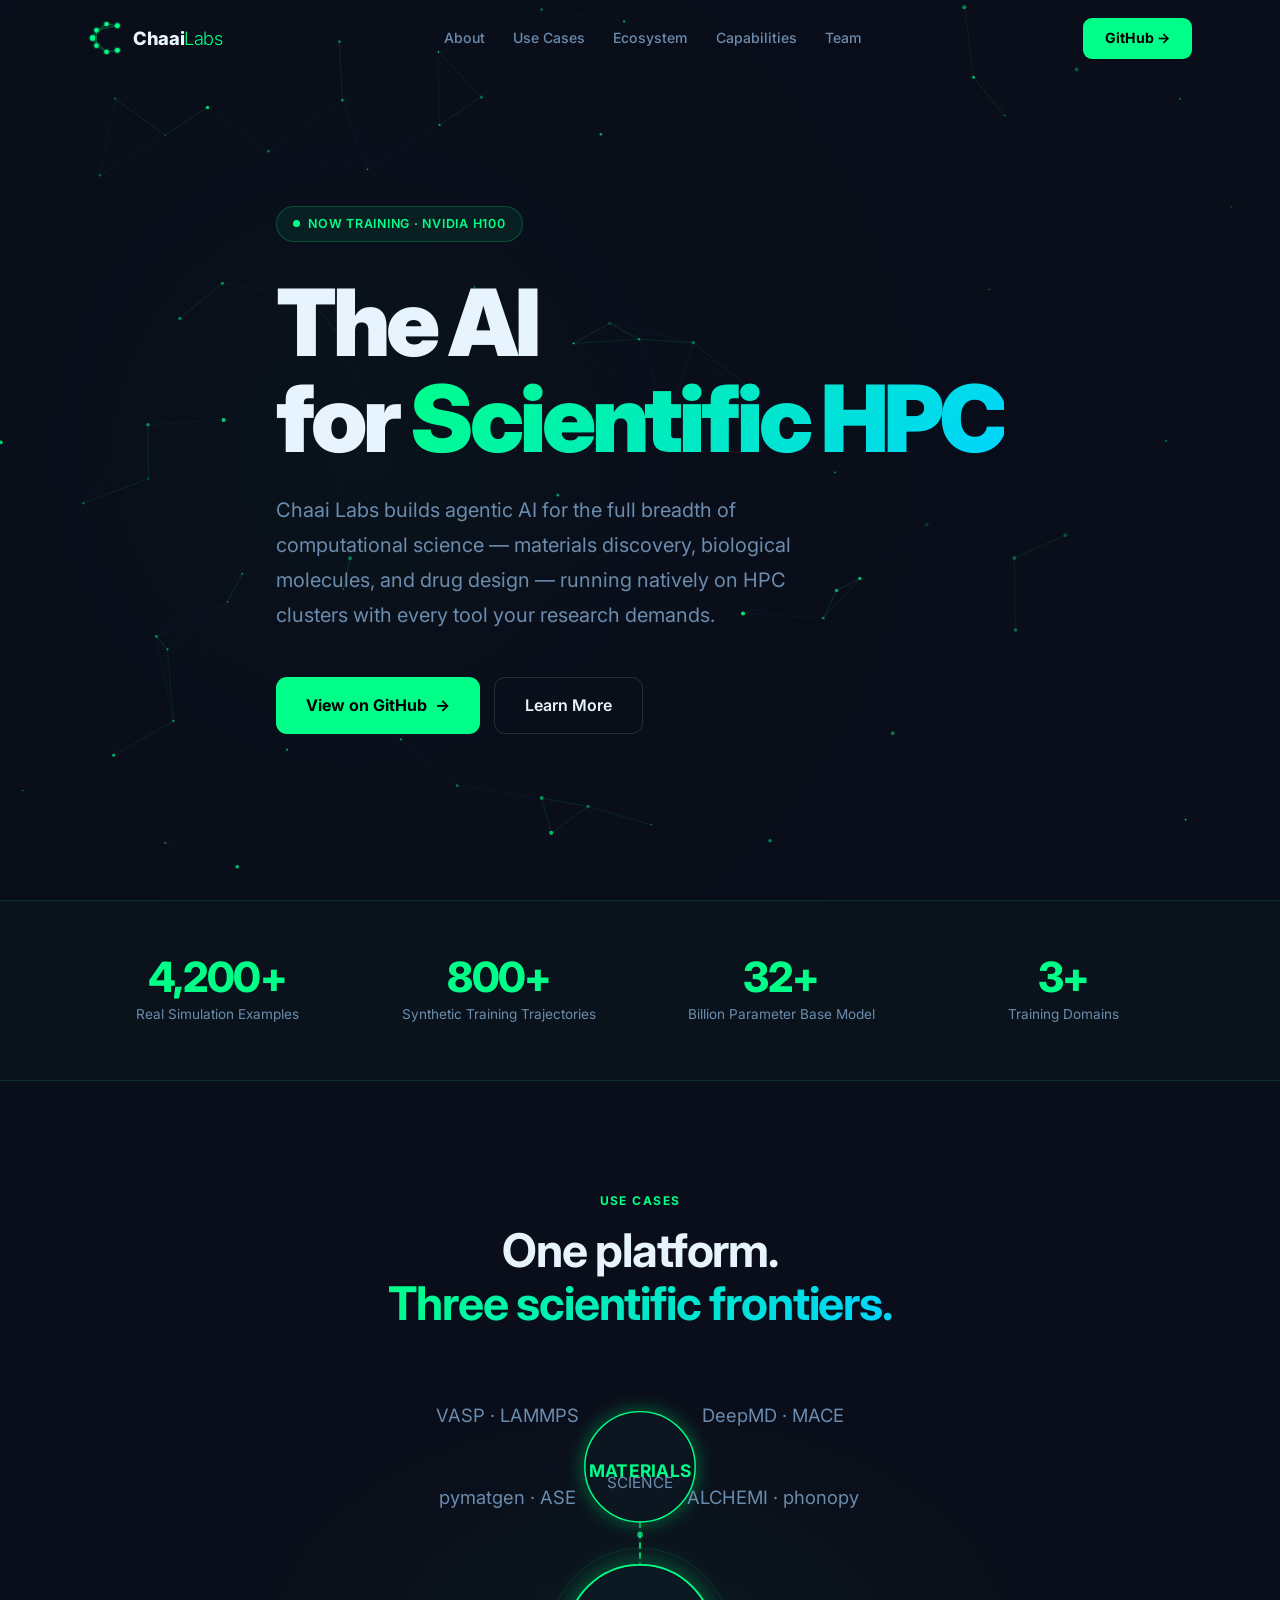
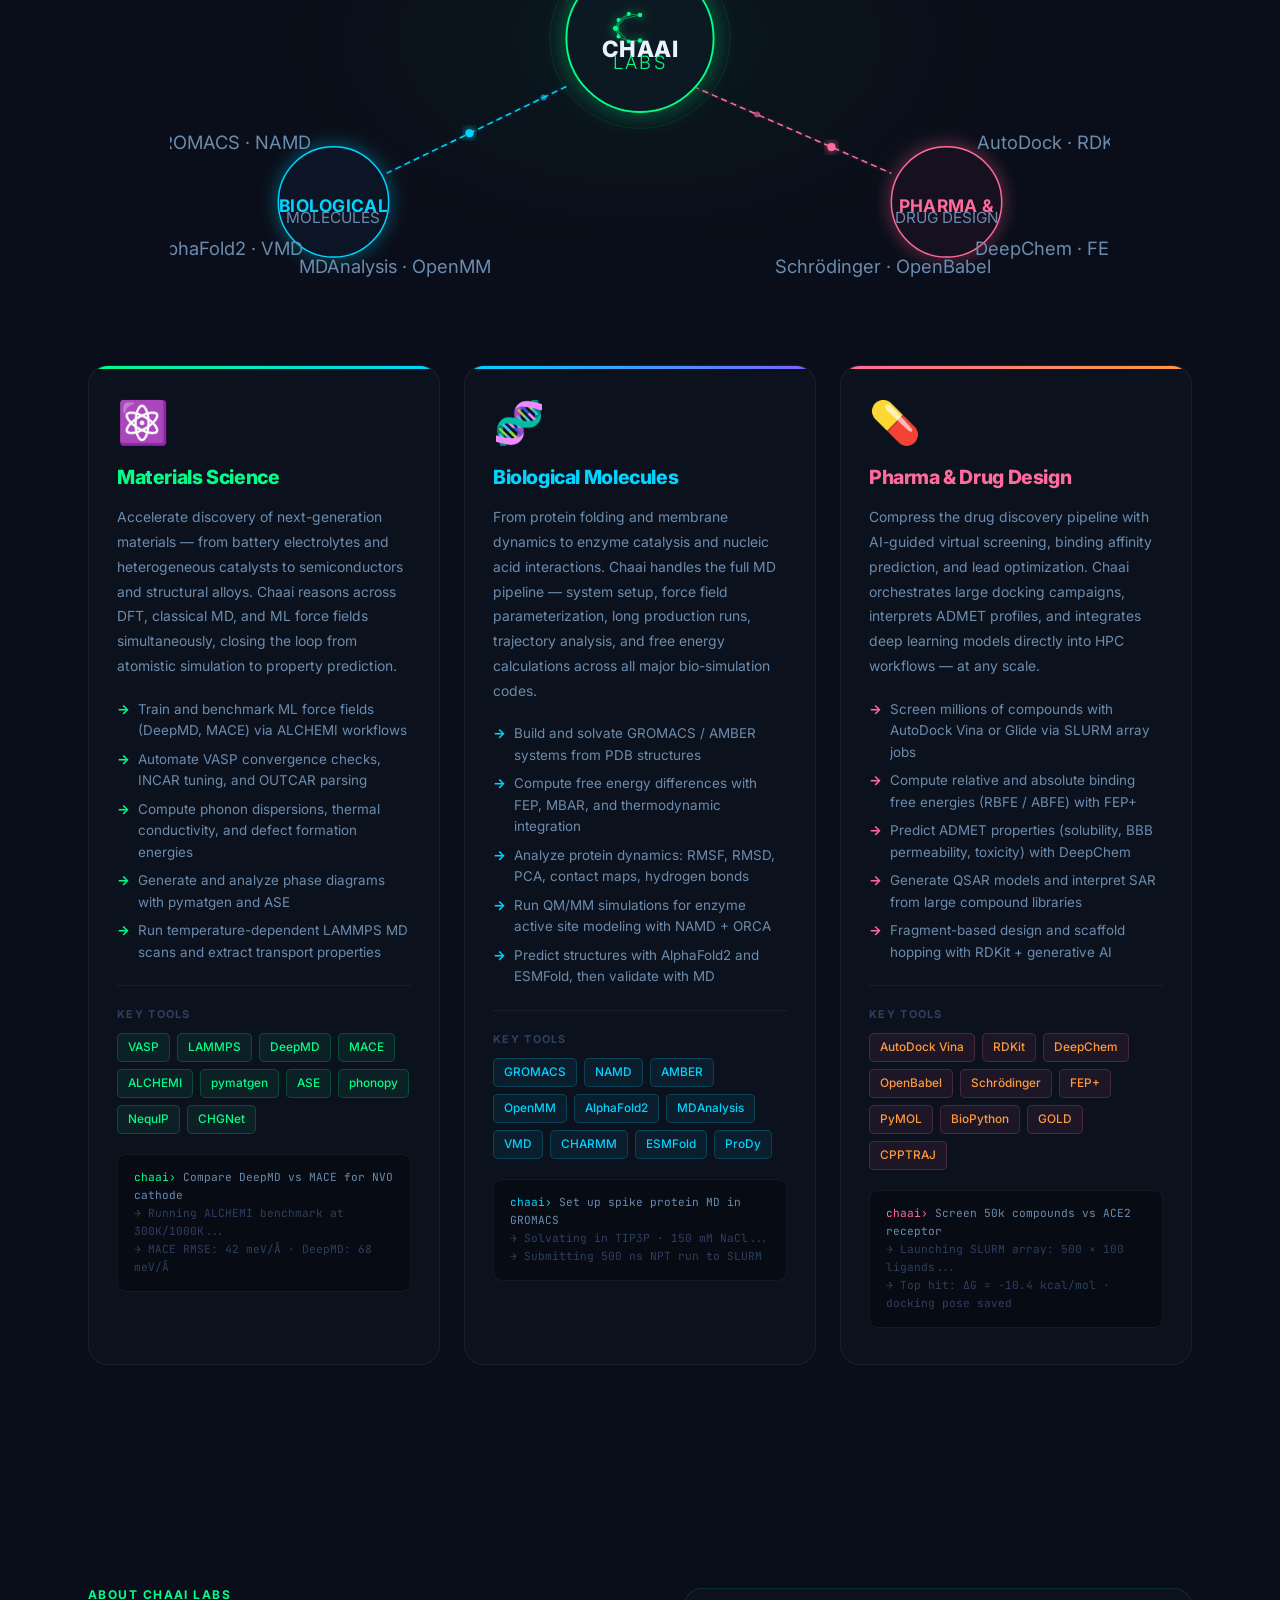
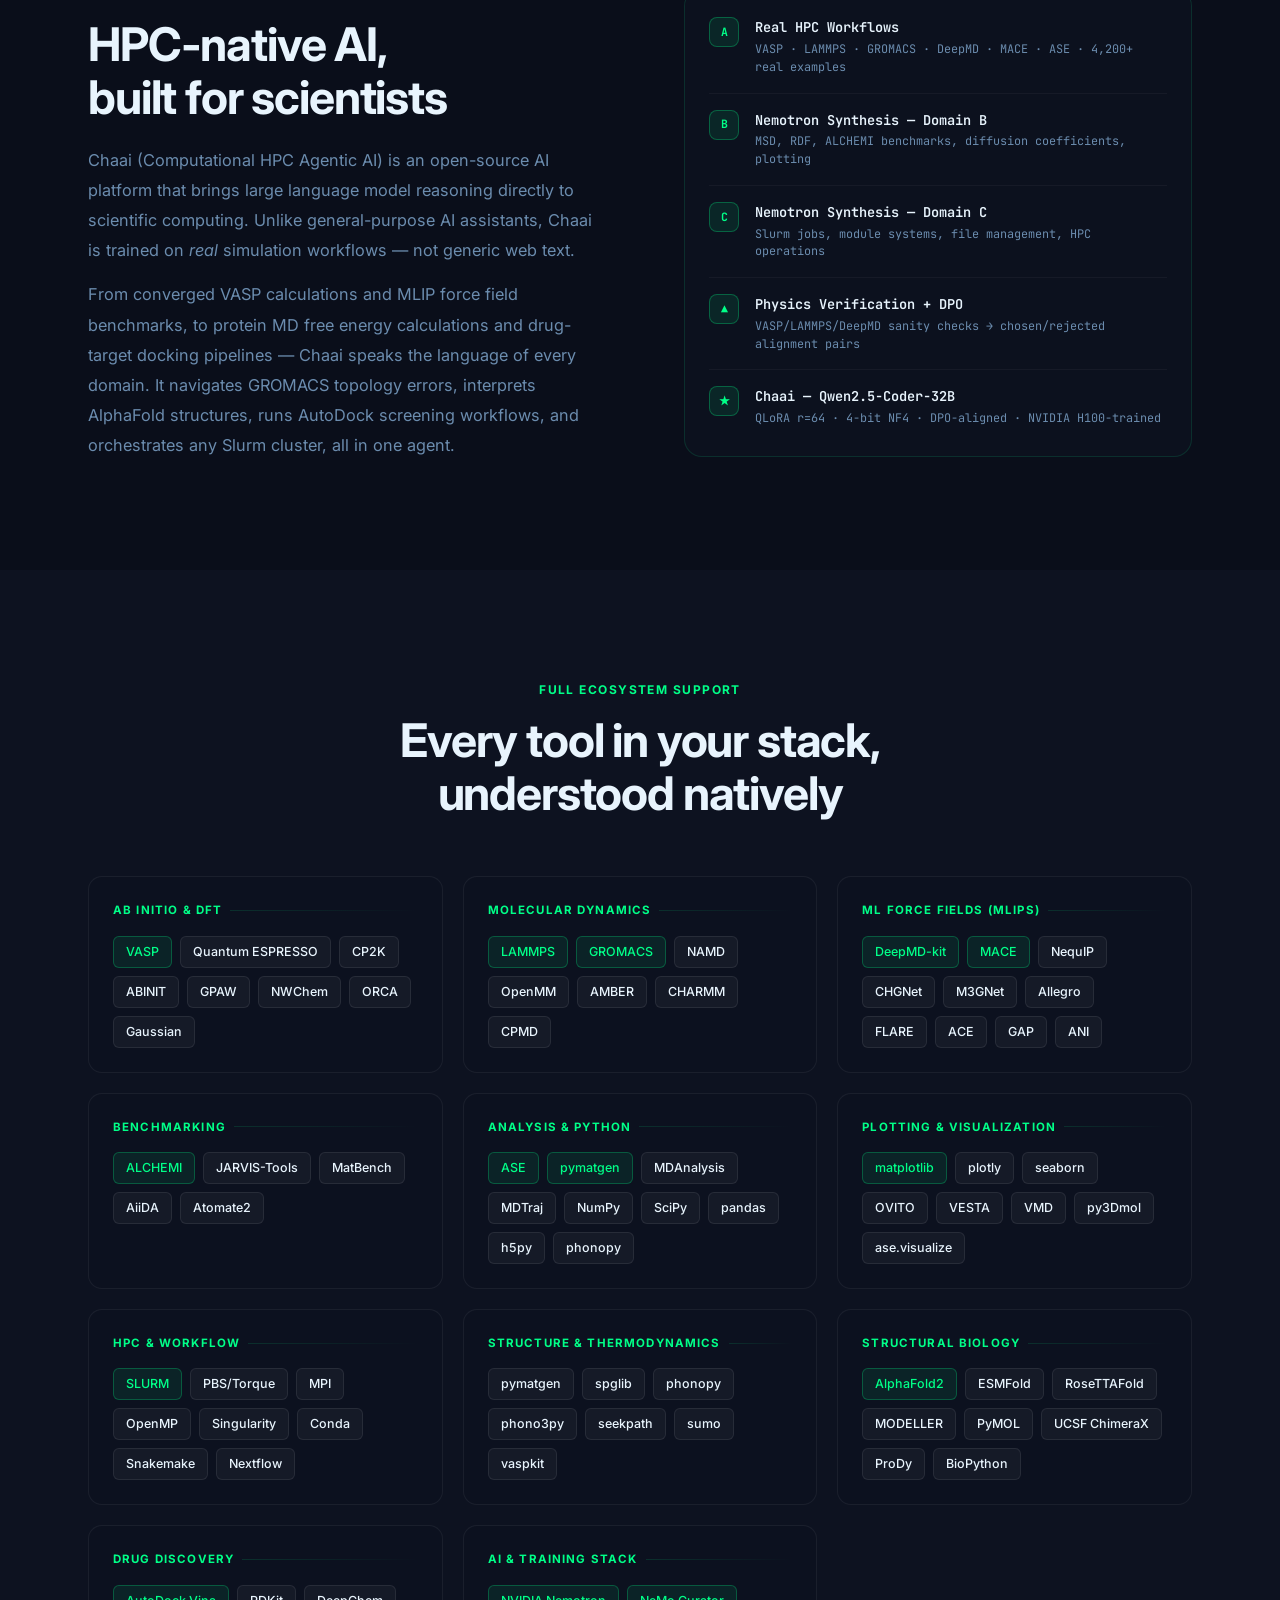
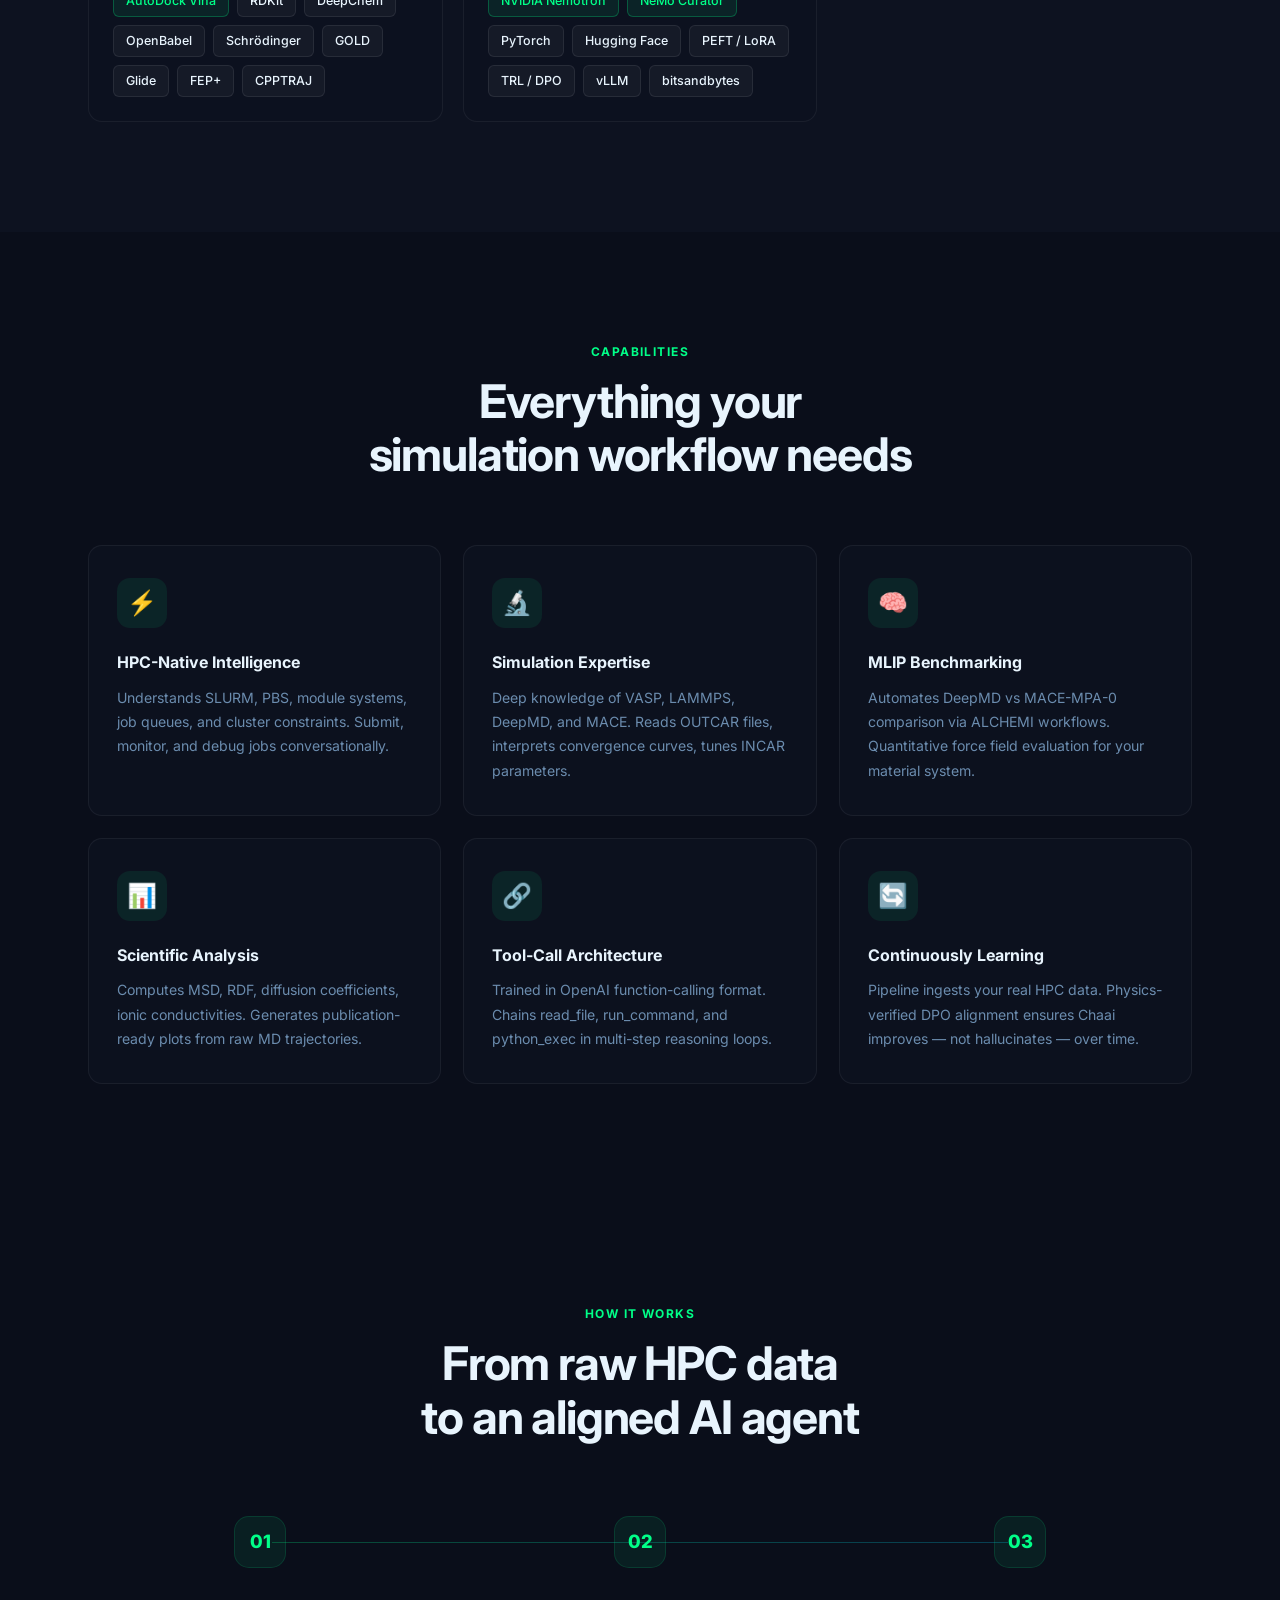
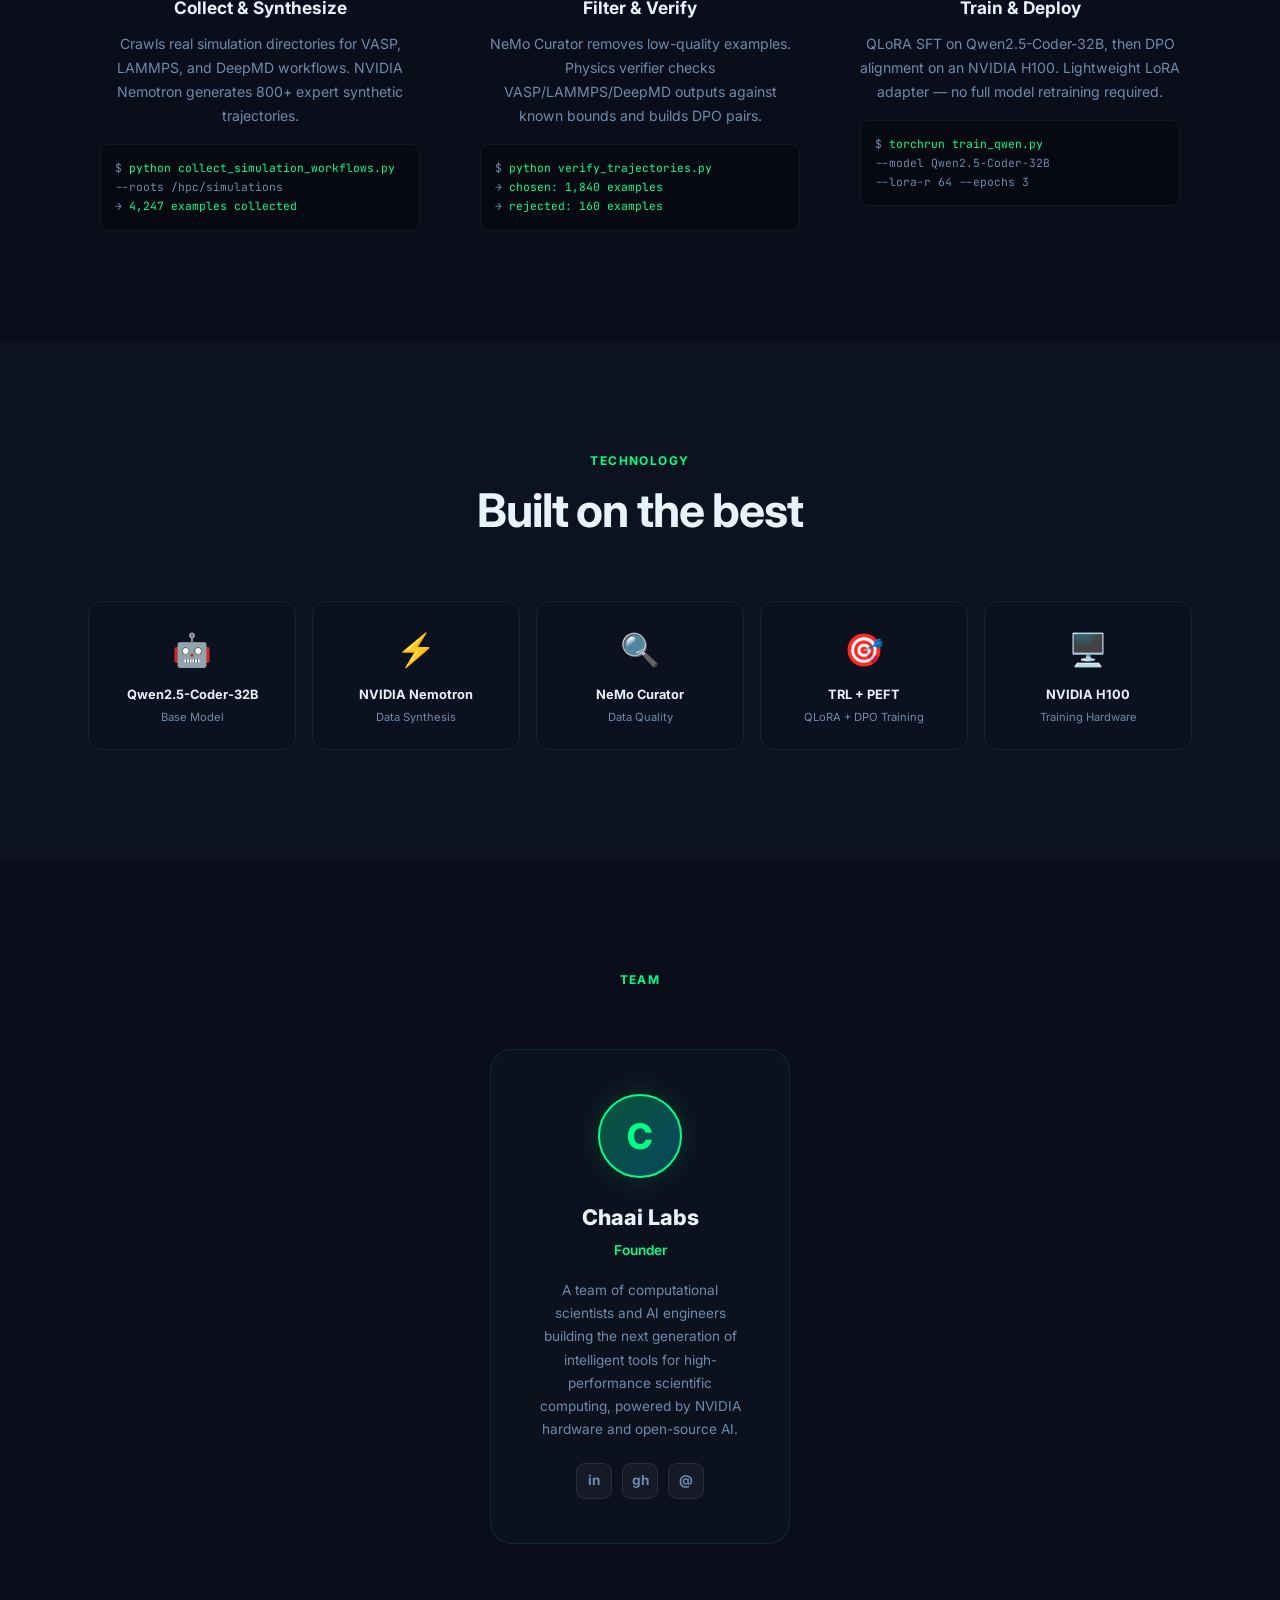
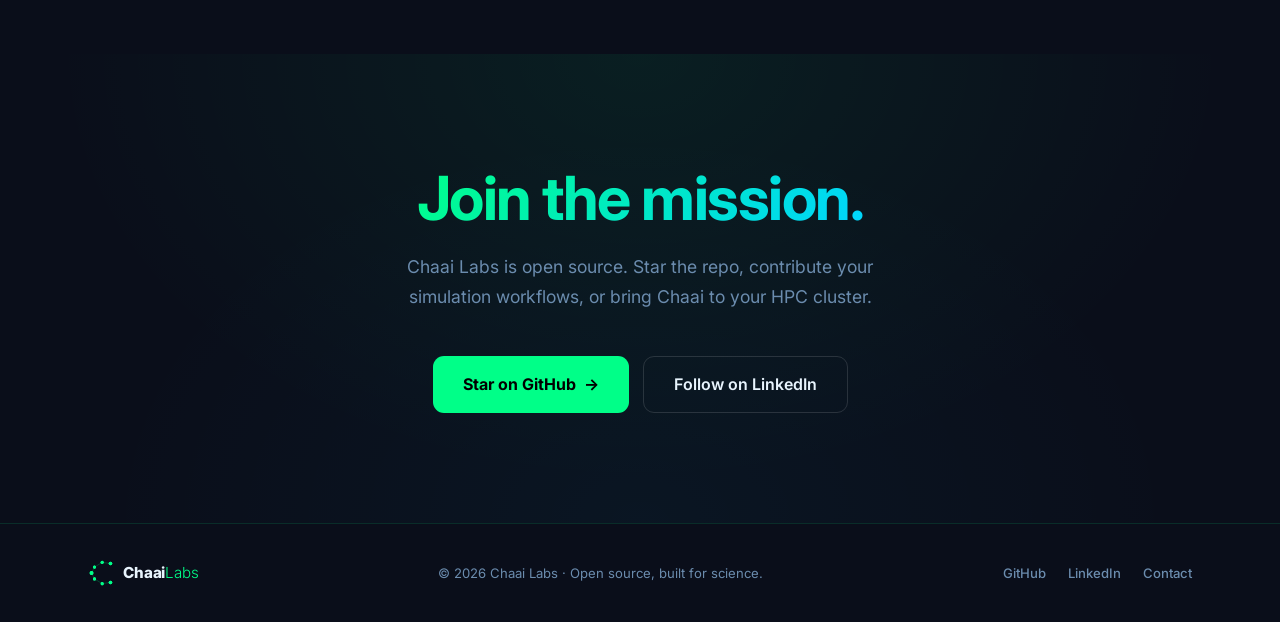
==== commit 49de0de1: "Double SVG illustration font sizes; remove "Founded by scientists" heading Co-Authored-By: Claude So" ====
--- a/index.html
+++ b/index.html
@@ -798,57 +798,57 @@
         </g>
         <!-- "Chaai Labs" text -->
         <text x="460" y="268" text-anchor="middle"
-              font-family="Inter,sans-serif" font-size="11" font-weight="800"
+              font-family="Inter,sans-serif" font-size="22" font-weight="800"
               letter-spacing="0.5" fill="#E8F4FD">CHAAI</text>
         <text x="460" y="280" text-anchor="middle"
-              font-family="Inter,sans-serif" font-size="9" font-weight="300"
+              font-family="Inter,sans-serif" font-size="18" font-weight="300"
               letter-spacing="2" fill="#00FF88">LABS</text>
 
         <!-- ── Materials Node (top) ────────────── -->
         <circle cx="460" cy="82" r="54" fill="#0A0E1A" stroke="#00FF88" stroke-width="1.4" filter="url(#glow-m)"/>
         <circle cx="460" cy="82" r="54" fill="rgba(0,255,136,0.04)"/>
-        <text x="460" y="70" text-anchor="middle" font-size="24">⚛️</text>
+        <text x="460" y="70" text-anchor="middle" font-size="48">⚛️</text>
         <text x="460" y="92" text-anchor="middle"
-              font-family="Inter,sans-serif" font-size="8.5" font-weight="700"
+              font-family="Inter,sans-serif" font-size="17" font-weight="700"
               fill="#00FF88" letter-spacing="0.3">MATERIALS</text>
         <text x="460" y="103" text-anchor="middle"
-              font-family="Inter,sans-serif" font-size="7.5" font-weight="400"
+              font-family="Inter,sans-serif" font-size="15" font-weight="400"
               fill="#6B8CAE">SCIENCE</text>
         <!-- Satellite tool labels -->
-        <text x="330" y="38" font-family="Inter,sans-serif" font-size="9" fill="#6B8CAE" text-anchor="middle">VASP · LAMMPS</text>
-        <text x="590" y="38" font-family="Inter,sans-serif" font-size="9" fill="#6B8CAE" text-anchor="middle">DeepMD · MACE</text>
-        <text x="330" y="118" font-family="Inter,sans-serif" font-size="9" fill="#6B8CAE" text-anchor="middle">pymatgen · ASE</text>
-        <text x="590" y="118" font-family="Inter,sans-serif" font-size="9" fill="#6B8CAE" text-anchor="middle">ALCHEMI · phonopy</text>
+        <text x="330" y="38" font-family="Inter,sans-serif" font-size="18" fill="#6B8CAE" text-anchor="middle">VASP · LAMMPS</text>
+        <text x="590" y="38" font-family="Inter,sans-serif" font-size="18" fill="#6B8CAE" text-anchor="middle">DeepMD · MACE</text>
+        <text x="330" y="118" font-family="Inter,sans-serif" font-size="18" fill="#6B8CAE" text-anchor="middle">pymatgen · ASE</text>
+        <text x="590" y="118" font-family="Inter,sans-serif" font-size="18" fill="#6B8CAE" text-anchor="middle">ALCHEMI · phonopy</text>
 
         <!-- ── Bio Node (bottom-left) ──────────── -->
         <circle cx="160" cy="410" r="54" fill="#0A0E1A" stroke="#00D4FF" stroke-width="1.4" filter="url(#glow-m)"/>
         <circle cx="160" cy="410" r="54" fill="rgba(0,212,255,0.04)"/>
-        <text x="160" y="400" text-anchor="middle" font-size="24">🧬</text>
+        <text x="160" y="400" text-anchor="middle" font-size="48">🧬</text>
         <text x="160" y="420" text-anchor="middle"
-              font-family="Inter,sans-serif" font-size="8.5" font-weight="700"
+              font-family="Inter,sans-serif" font-size="17" font-weight="700"
               fill="#00D4FF" letter-spacing="0.3">BIOLOGICAL</text>
         <text x="160" y="431" text-anchor="middle"
-              font-family="Inter,sans-serif" font-size="7.5" font-weight="400"
+              font-family="Inter,sans-serif" font-size="15" font-weight="400"
               fill="#6B8CAE">MOLECULES</text>
         <!-- Satellite labels -->
-        <text x="58"  y="358" font-family="Inter,sans-serif" font-size="9" fill="#6B8CAE" text-anchor="middle">GROMACS · NAMD</text>
-        <text x="55"  y="462" font-family="Inter,sans-serif" font-size="9" fill="#6B8CAE" text-anchor="middle">AlphaFold2 · VMD</text>
-        <text x="220" y="480" font-family="Inter,sans-serif" font-size="9" fill="#6B8CAE" text-anchor="middle">MDAnalysis · OpenMM</text>
+        <text x="58"  y="358" font-family="Inter,sans-serif" font-size="18" fill="#6B8CAE" text-anchor="middle">GROMACS · NAMD</text>
+        <text x="55"  y="462" font-family="Inter,sans-serif" font-size="18" fill="#6B8CAE" text-anchor="middle">AlphaFold2 · VMD</text>
+        <text x="220" y="480" font-family="Inter,sans-serif" font-size="18" fill="#6B8CAE" text-anchor="middle">MDAnalysis · OpenMM</text>
 
         <!-- ── Pharma Node (bottom-right) ─────── -->
         <circle cx="760" cy="410" r="54" fill="#0A0E1A" stroke="#FF6B9D" stroke-width="1.4" filter="url(#glow-m)"/>
         <circle cx="760" cy="410" r="54" fill="rgba(255,107,157,0.04)"/>
-        <text x="760" y="400" text-anchor="middle" font-size="24">💊</text>
+        <text x="760" y="400" text-anchor="middle" font-size="48">💊</text>
         <text x="760" y="420" text-anchor="middle"
-              font-family="Inter,sans-serif" font-size="8.5" font-weight="700"
+              font-family="Inter,sans-serif" font-size="17" font-weight="700"
               fill="#FF6B9D" letter-spacing="0.3">PHARMA &amp;</text>
         <text x="760" y="431" text-anchor="middle"
-              font-family="Inter,sans-serif" font-size="7.5" font-weight="400"
+              font-family="Inter,sans-serif" font-size="15" font-weight="400"
               fill="#6B8CAE">DRUG DESIGN</text>
         <!-- Satellite labels -->
-        <text x="862" y="358" font-family="Inter,sans-serif" font-size="9" fill="#6B8CAE" text-anchor="middle">AutoDock · RDKit</text>
-        <text x="865" y="462" font-family="Inter,sans-serif" font-size="9" fill="#6B8CAE" text-anchor="middle">DeepChem · FEP+</text>
-        <text x="698" y="480" font-family="Inter,sans-serif" font-size="9" fill="#6B8CAE" text-anchor="middle">Schrödinger · OpenBabel</text>
+        <text x="862" y="358" font-family="Inter,sans-serif" font-size="18" fill="#6B8CAE" text-anchor="middle">AutoDock · RDKit</text>
+        <text x="865" y="462" font-family="Inter,sans-serif" font-size="18" fill="#6B8CAE" text-anchor="middle">DeepChem · FEP+</text>
+        <text x="698" y="480" font-family="Inter,sans-serif" font-size="18" fill="#6B8CAE" text-anchor="middle">Schrödinger · OpenBabel</text>
       </svg>
     </div>
 
@@ -1301,7 +1301,6 @@
   <div class="container">
     <div class="team-head">
       <div class="tag r">Team</div>
-      <h2 class="section-h r">Founded by scientists,<br>for scientists</h2>
     </div>
     <div class="team-row">
       <div class="team-card r">
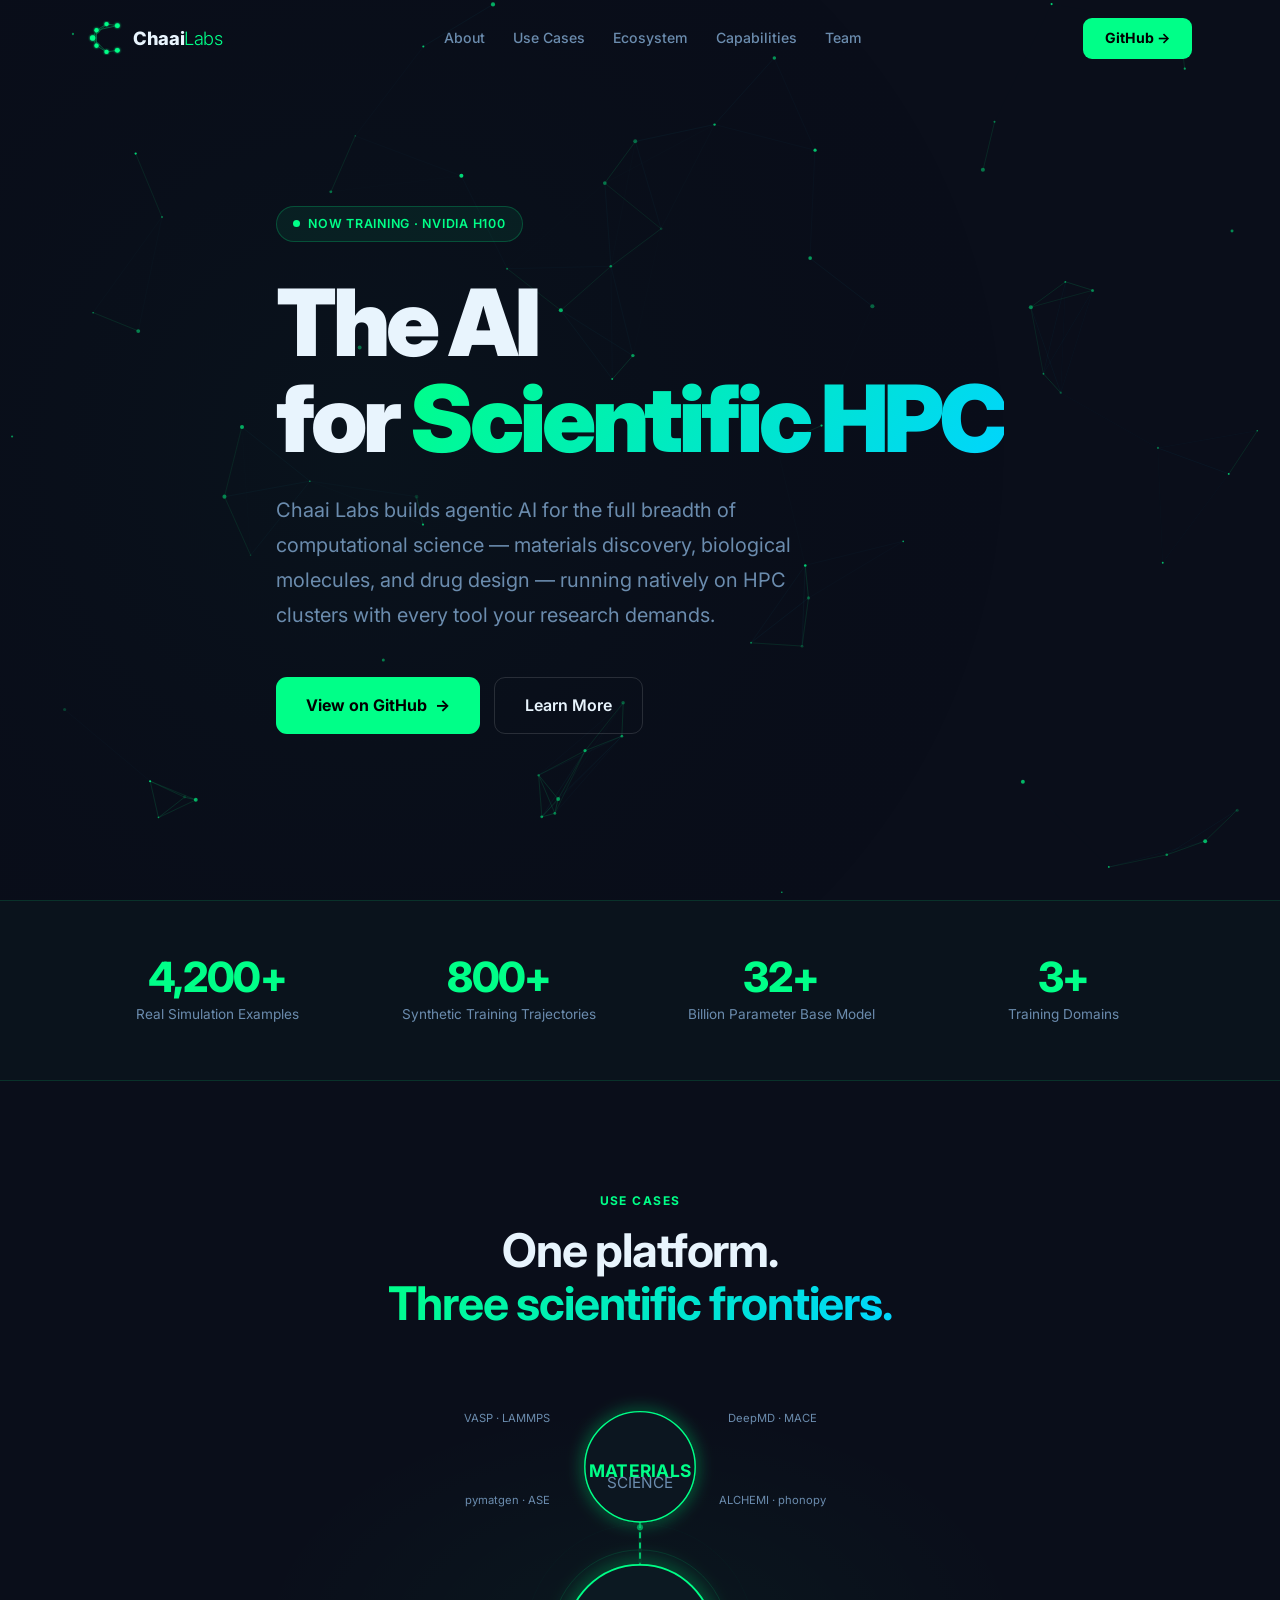
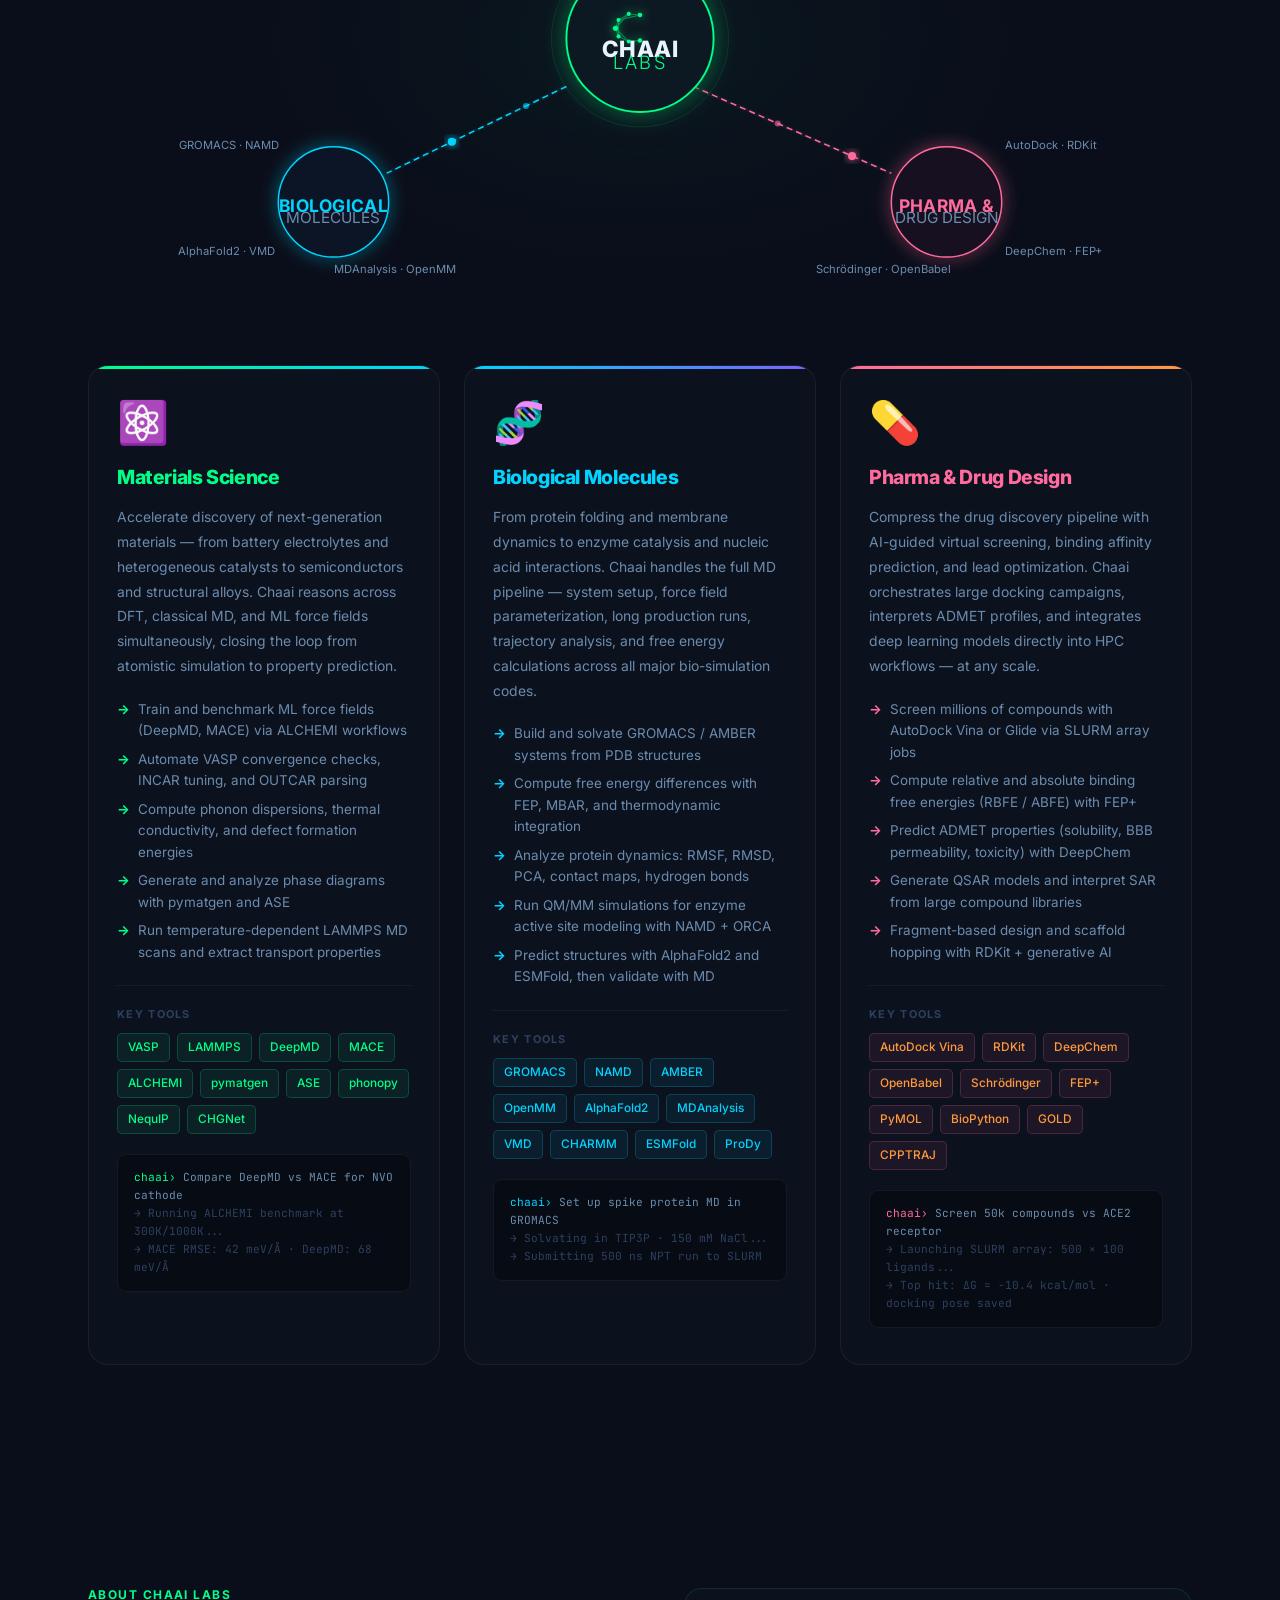
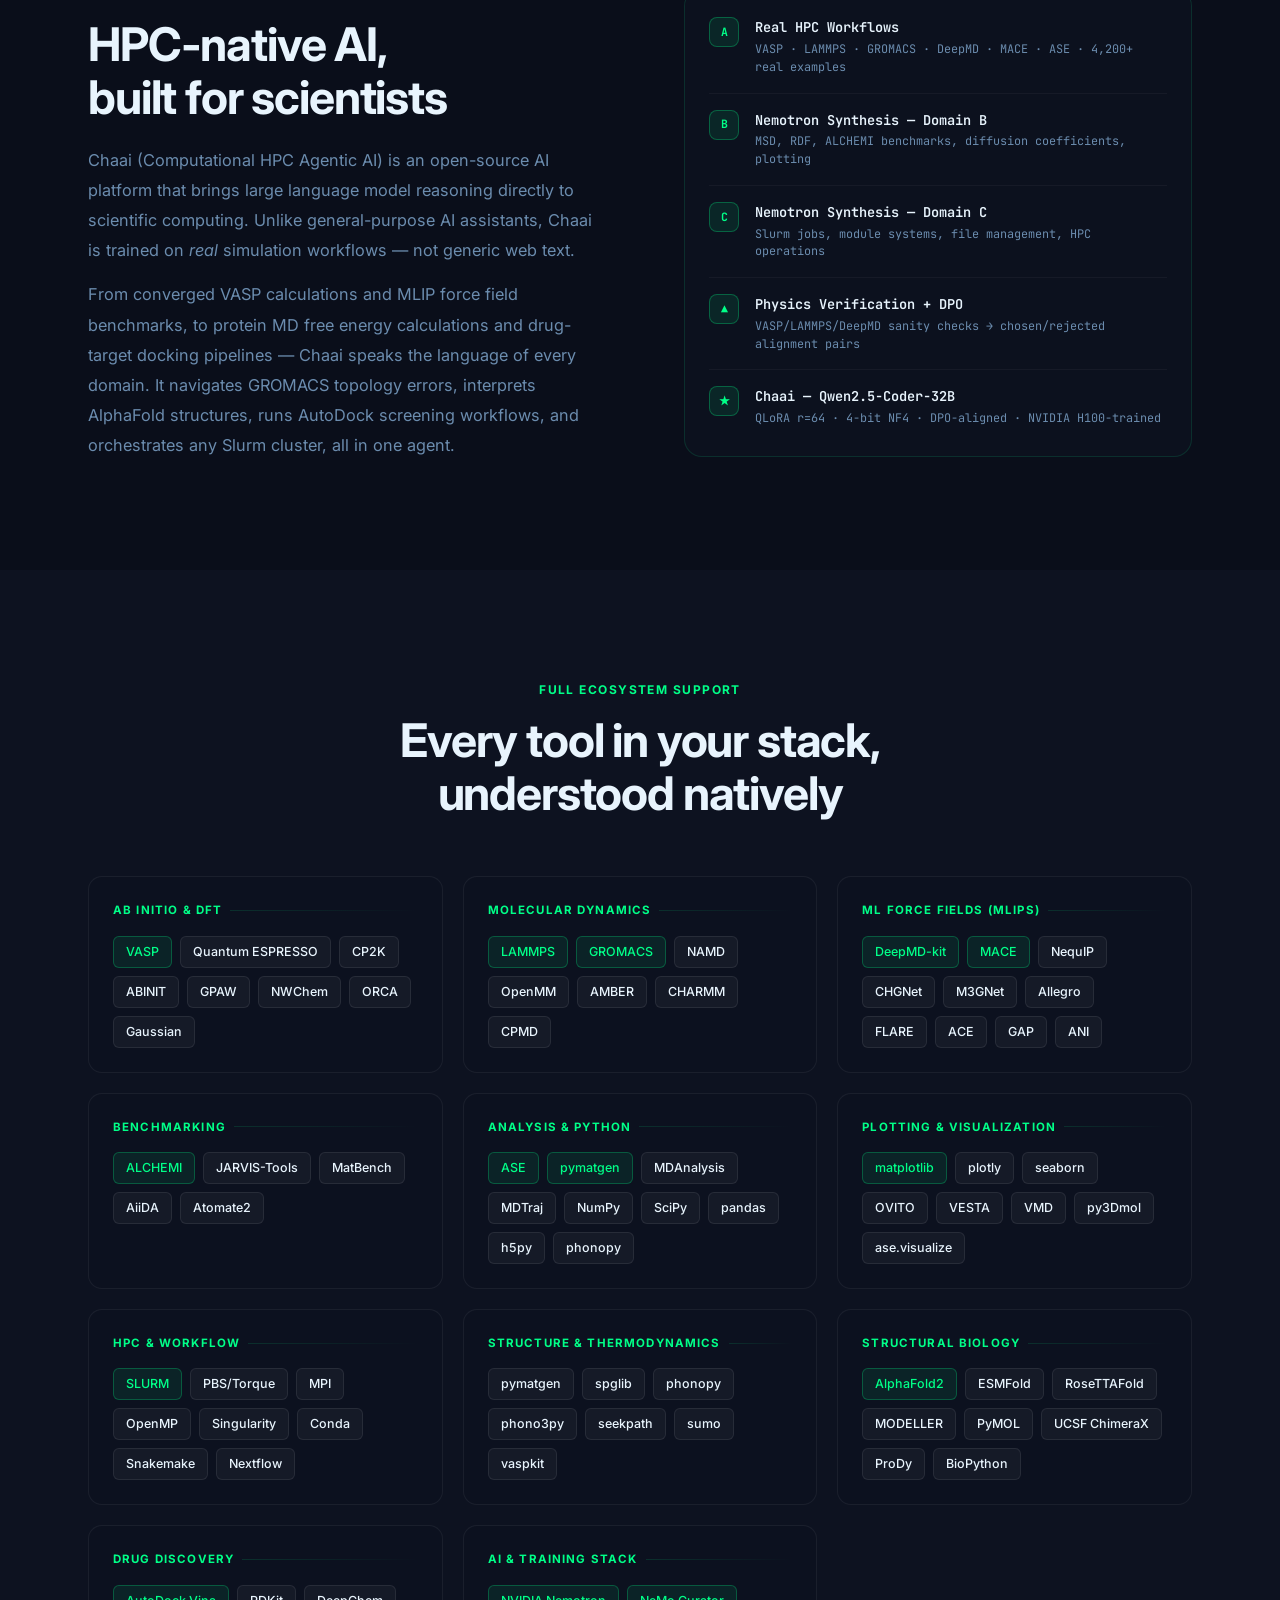
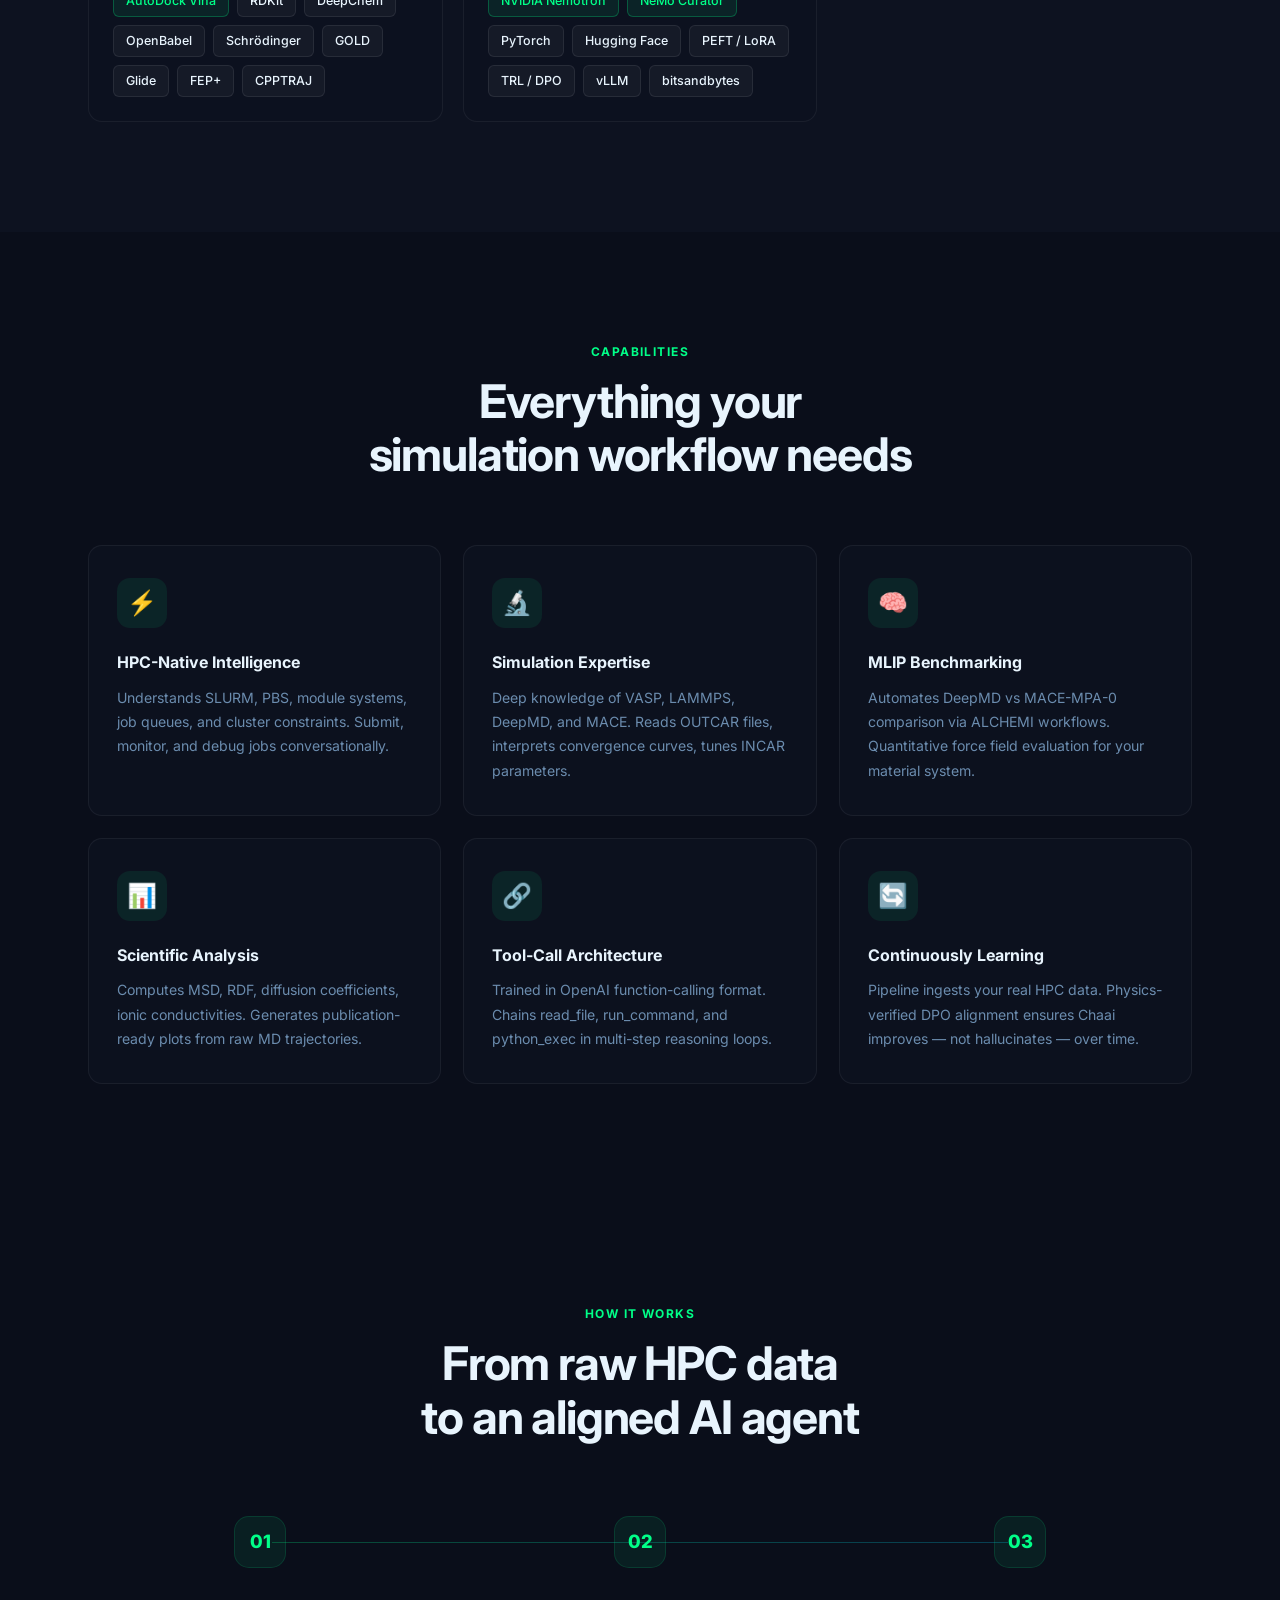
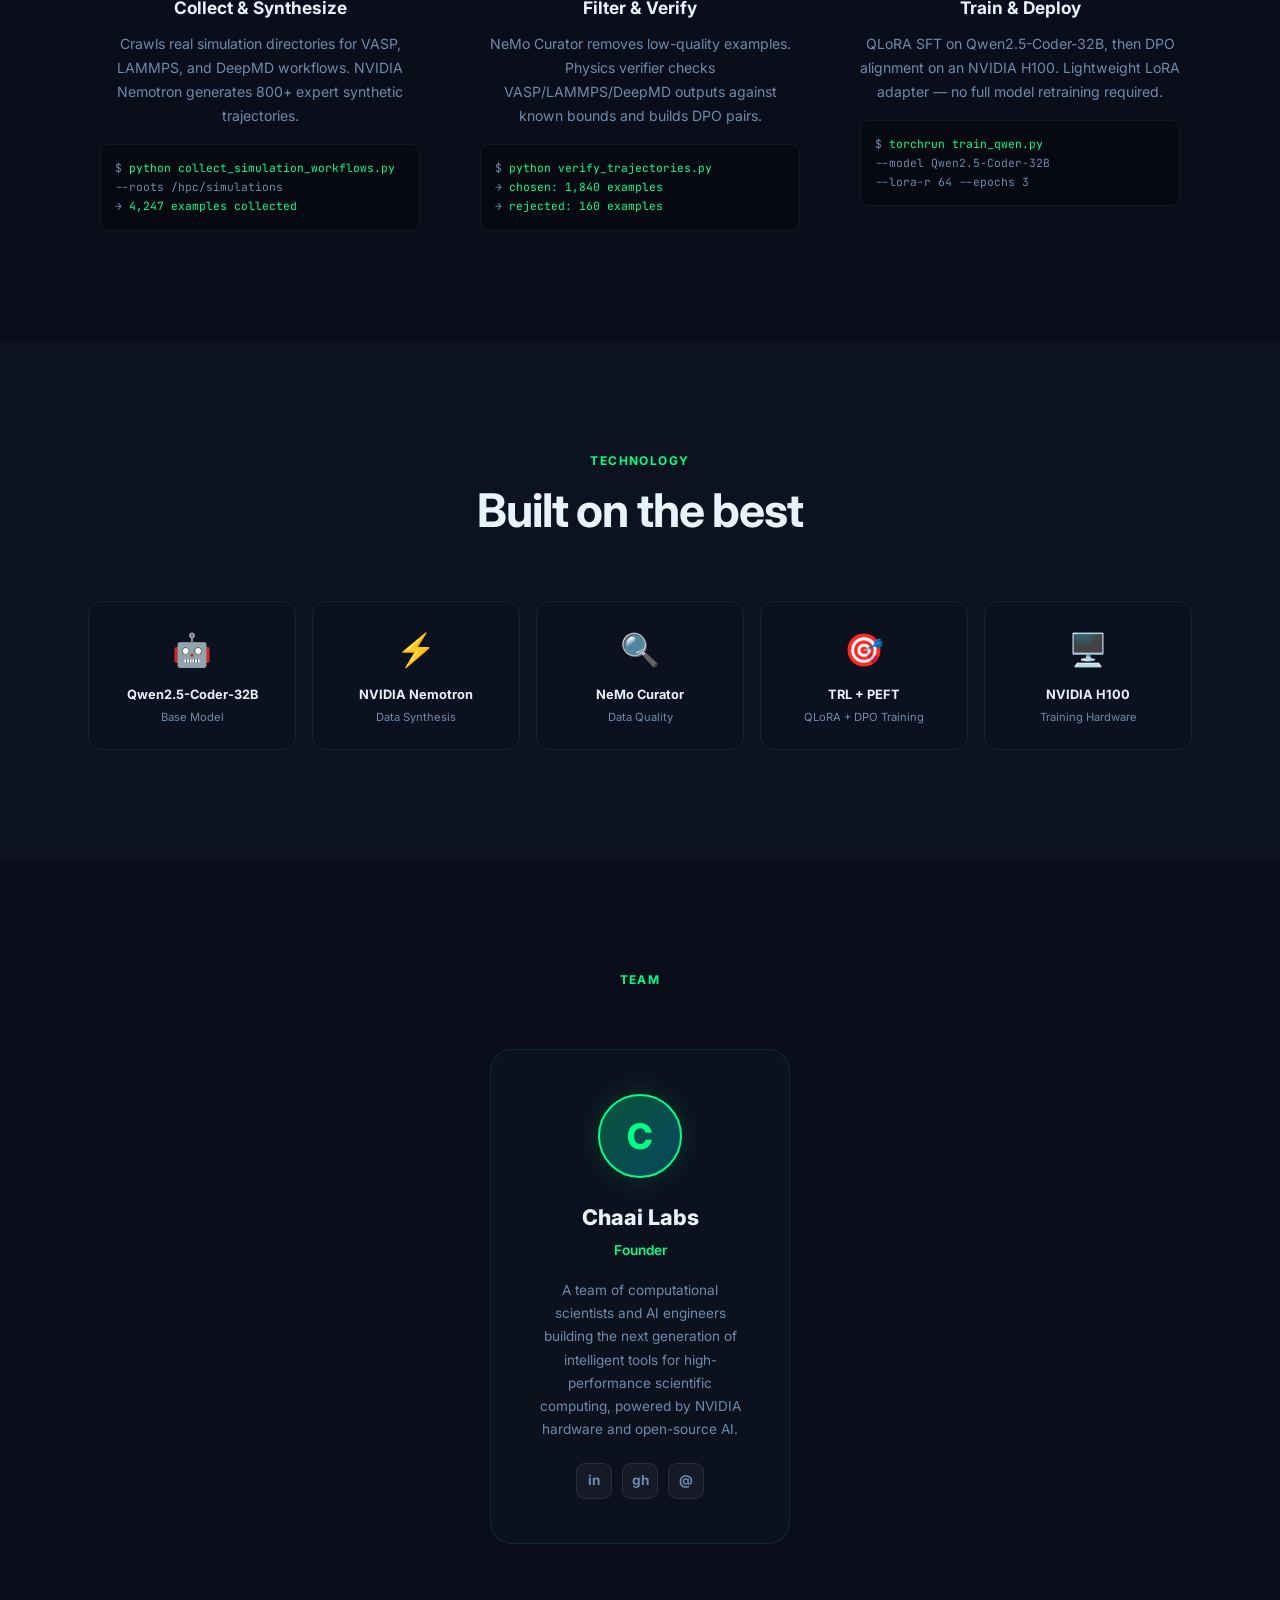
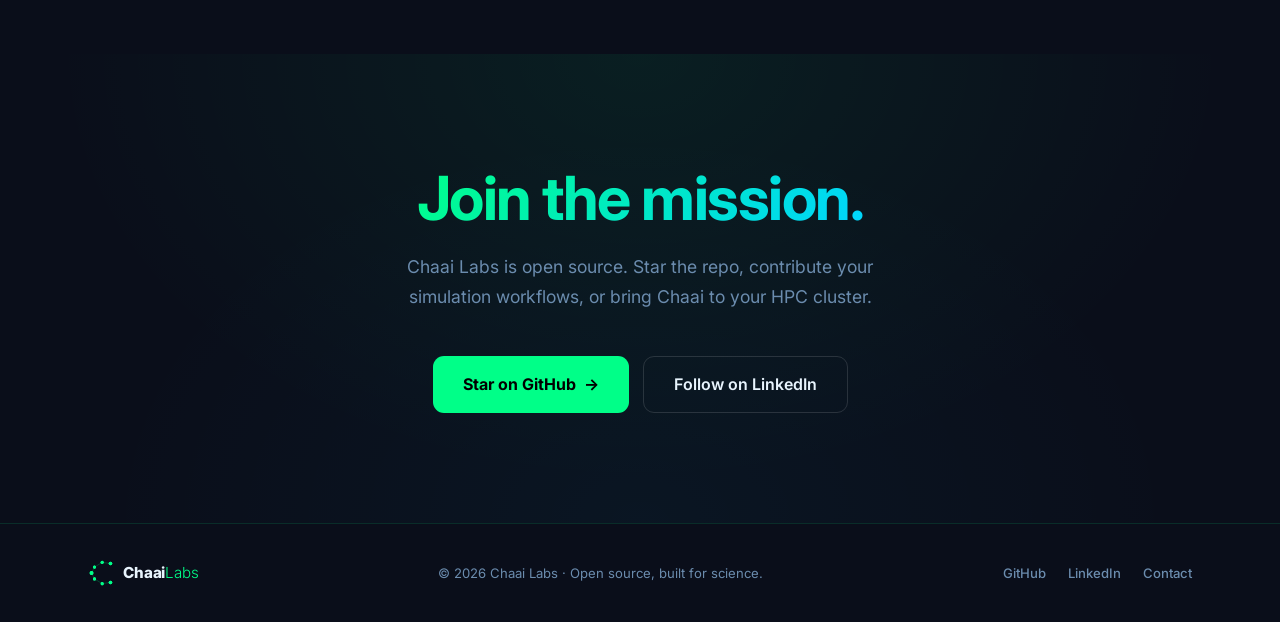
==== commit e3360eef: "Reduce satellite tool label font size in SVG illustration (18→11) Co-Authored-By: Claude Sonnet 4.6 " ====
--- a/index.html
+++ b/index.html
@@ -815,10 +815,10 @@
               font-family="Inter,sans-serif" font-size="15" font-weight="400"
               fill="#6B8CAE">SCIENCE</text>
         <!-- Satellite tool labels -->
-        <text x="330" y="38" font-family="Inter,sans-serif" font-size="18" fill="#6B8CAE" text-anchor="middle">VASP · LAMMPS</text>
-        <text x="590" y="38" font-family="Inter,sans-serif" font-size="18" fill="#6B8CAE" text-anchor="middle">DeepMD · MACE</text>
-        <text x="330" y="118" font-family="Inter,sans-serif" font-size="18" fill="#6B8CAE" text-anchor="middle">pymatgen · ASE</text>
-        <text x="590" y="118" font-family="Inter,sans-serif" font-size="18" fill="#6B8CAE" text-anchor="middle">ALCHEMI · phonopy</text>
+        <text x="330" y="38" font-family="Inter,sans-serif" font-size="11" fill="#6B8CAE" text-anchor="middle">VASP · LAMMPS</text>
+        <text x="590" y="38" font-family="Inter,sans-serif" font-size="11" fill="#6B8CAE" text-anchor="middle">DeepMD · MACE</text>
+        <text x="330" y="118" font-family="Inter,sans-serif" font-size="11" fill="#6B8CAE" text-anchor="middle">pymatgen · ASE</text>
+        <text x="590" y="118" font-family="Inter,sans-serif" font-size="11" fill="#6B8CAE" text-anchor="middle">ALCHEMI · phonopy</text>
 
         <!-- ── Bio Node (bottom-left) ──────────── -->
         <circle cx="160" cy="410" r="54" fill="#0A0E1A" stroke="#00D4FF" stroke-width="1.4" filter="url(#glow-m)"/>
@@ -831,9 +831,9 @@
               font-family="Inter,sans-serif" font-size="15" font-weight="400"
               fill="#6B8CAE">MOLECULES</text>
         <!-- Satellite labels -->
-        <text x="58"  y="358" font-family="Inter,sans-serif" font-size="18" fill="#6B8CAE" text-anchor="middle">GROMACS · NAMD</text>
-        <text x="55"  y="462" font-family="Inter,sans-serif" font-size="18" fill="#6B8CAE" text-anchor="middle">AlphaFold2 · VMD</text>
-        <text x="220" y="480" font-family="Inter,sans-serif" font-size="18" fill="#6B8CAE" text-anchor="middle">MDAnalysis · OpenMM</text>
+        <text x="58"  y="358" font-family="Inter,sans-serif" font-size="11" fill="#6B8CAE" text-anchor="middle">GROMACS · NAMD</text>
+        <text x="55"  y="462" font-family="Inter,sans-serif" font-size="11" fill="#6B8CAE" text-anchor="middle">AlphaFold2 · VMD</text>
+        <text x="220" y="480" font-family="Inter,sans-serif" font-size="11" fill="#6B8CAE" text-anchor="middle">MDAnalysis · OpenMM</text>
 
         <!-- ── Pharma Node (bottom-right) ─────── -->
         <circle cx="760" cy="410" r="54" fill="#0A0E1A" stroke="#FF6B9D" stroke-width="1.4" filter="url(#glow-m)"/>
@@ -846,9 +846,9 @@
               font-family="Inter,sans-serif" font-size="15" font-weight="400"
               fill="#6B8CAE">DRUG DESIGN</text>
         <!-- Satellite labels -->
-        <text x="862" y="358" font-family="Inter,sans-serif" font-size="18" fill="#6B8CAE" text-anchor="middle">AutoDock · RDKit</text>
-        <text x="865" y="462" font-family="Inter,sans-serif" font-size="18" fill="#6B8CAE" text-anchor="middle">DeepChem · FEP+</text>
-        <text x="698" y="480" font-family="Inter,sans-serif" font-size="18" fill="#6B8CAE" text-anchor="middle">Schrödinger · OpenBabel</text>
+        <text x="862" y="358" font-family="Inter,sans-serif" font-size="11" fill="#6B8CAE" text-anchor="middle">AutoDock · RDKit</text>
+        <text x="865" y="462" font-family="Inter,sans-serif" font-size="11" fill="#6B8CAE" text-anchor="middle">DeepChem · FEP+</text>
+        <text x="698" y="480" font-family="Inter,sans-serif" font-size="11" fill="#6B8CAE" text-anchor="middle">Schrödinger · OpenBabel</text>
       </svg>
     </div>
 
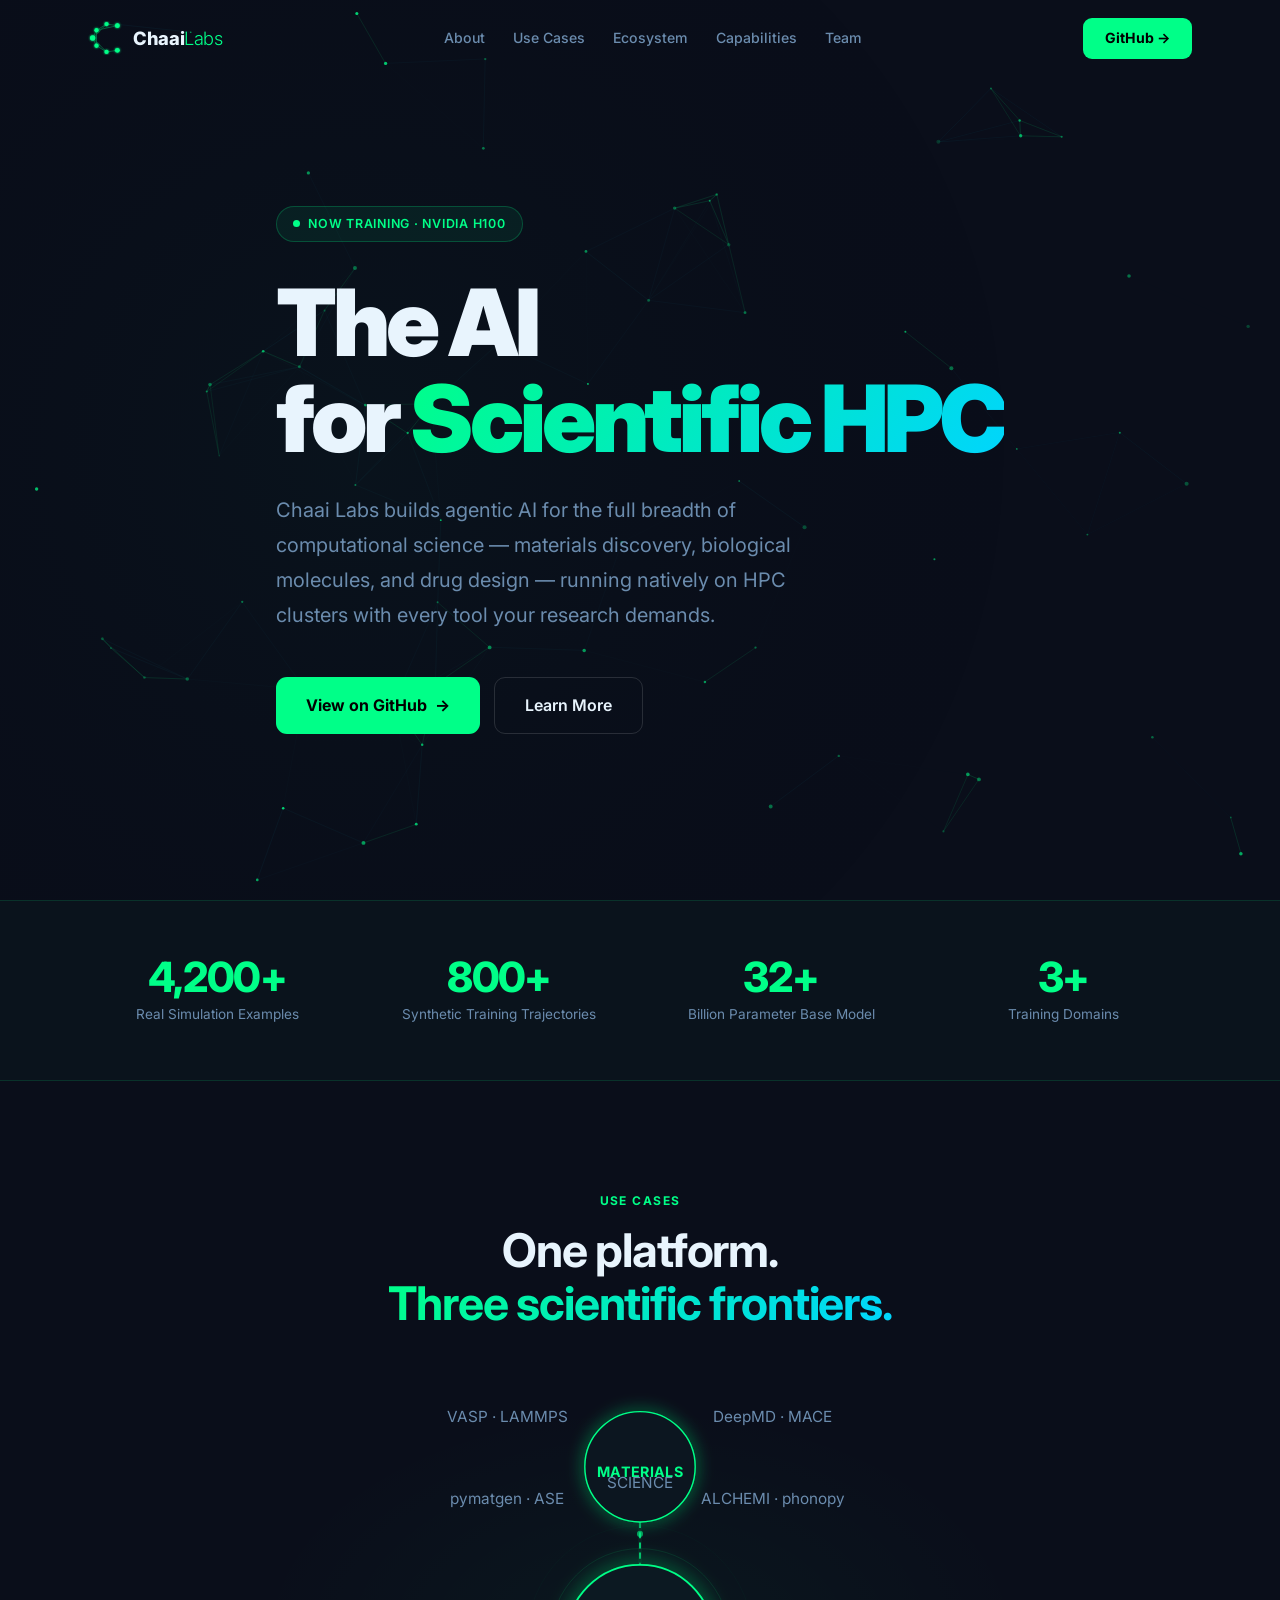
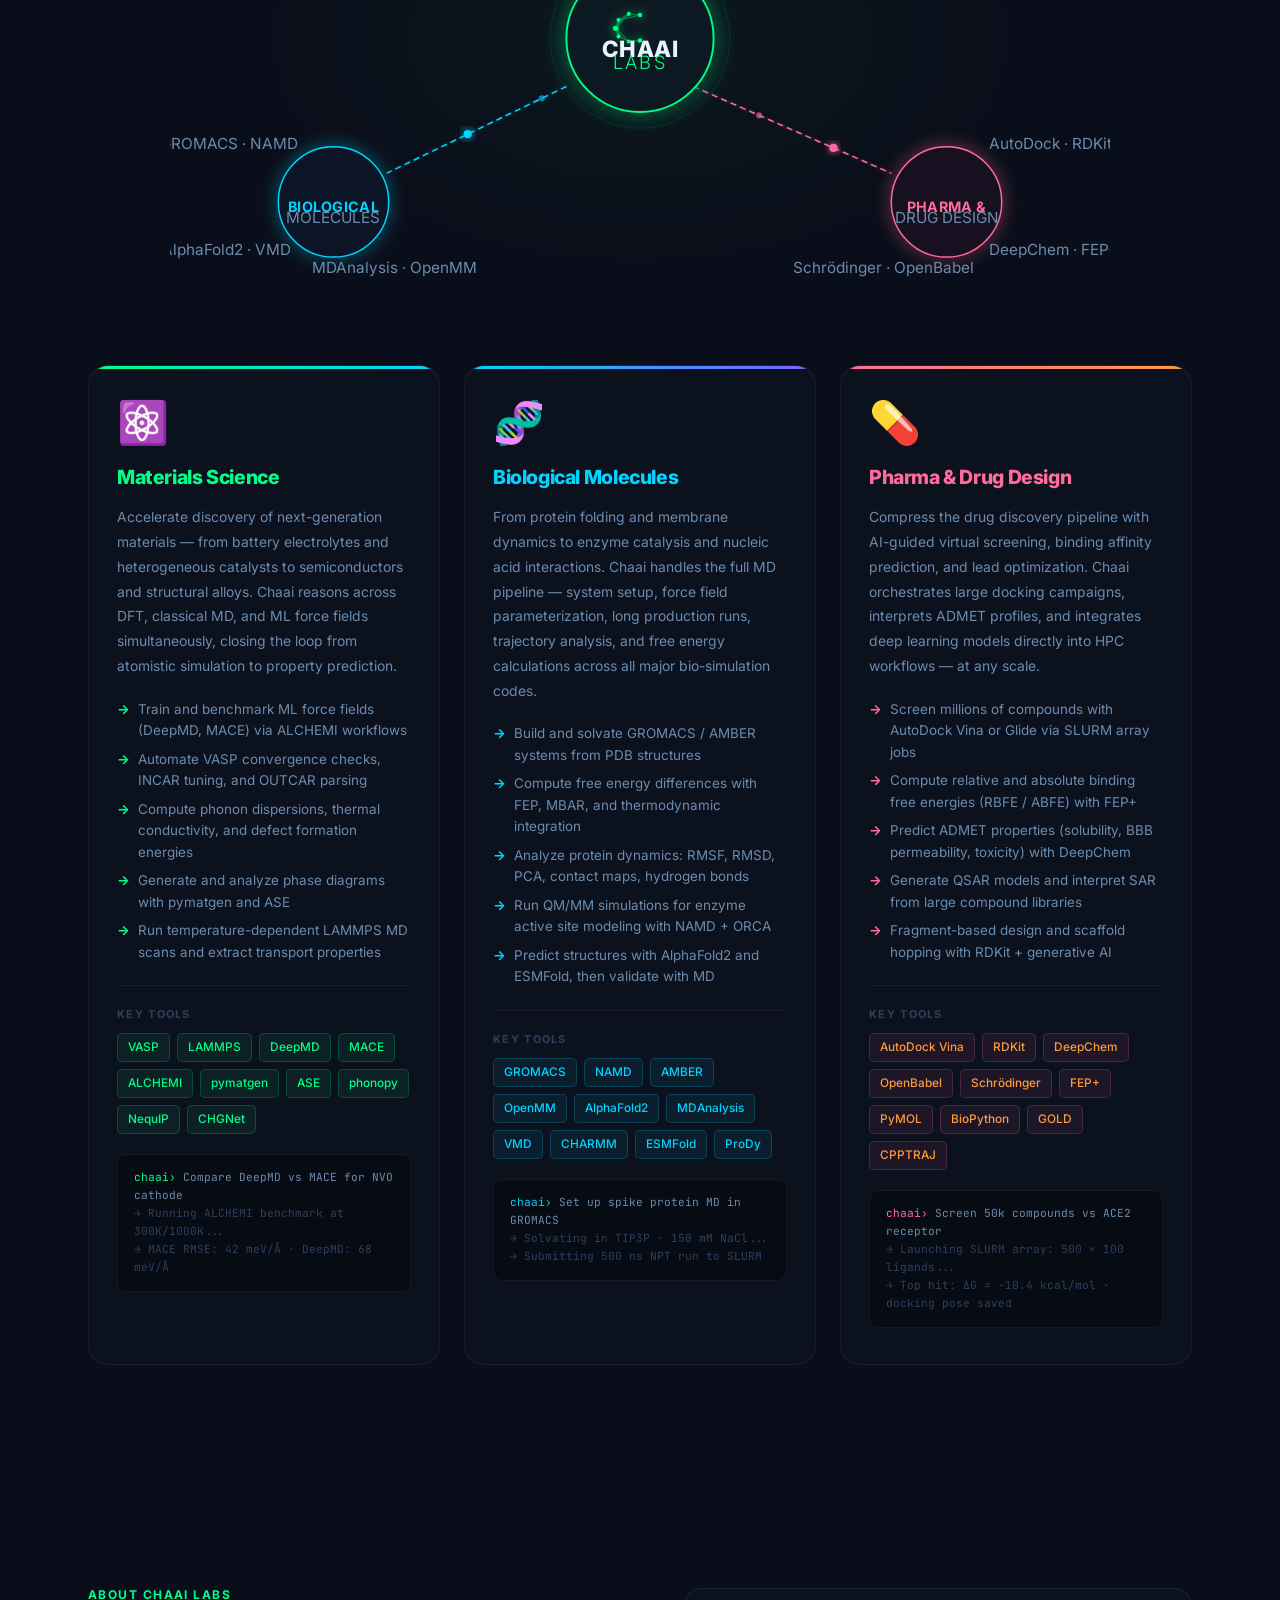
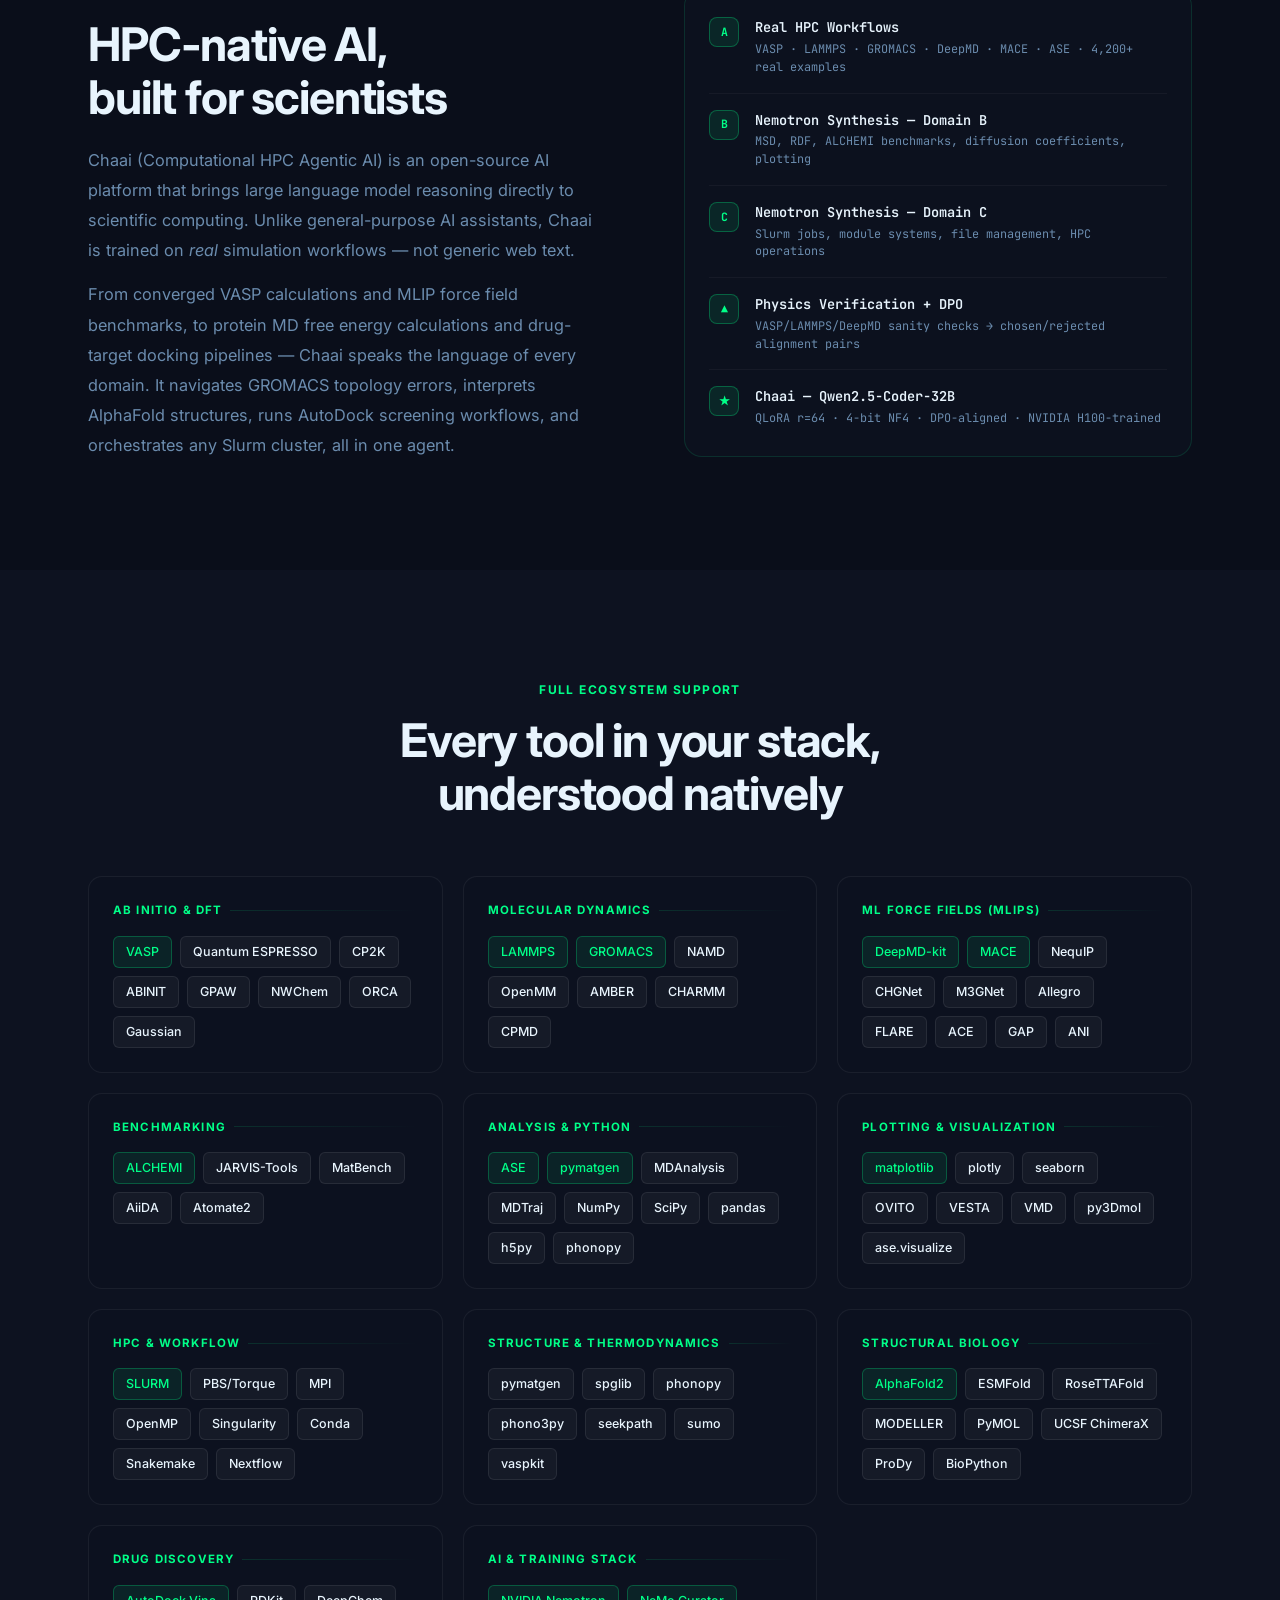
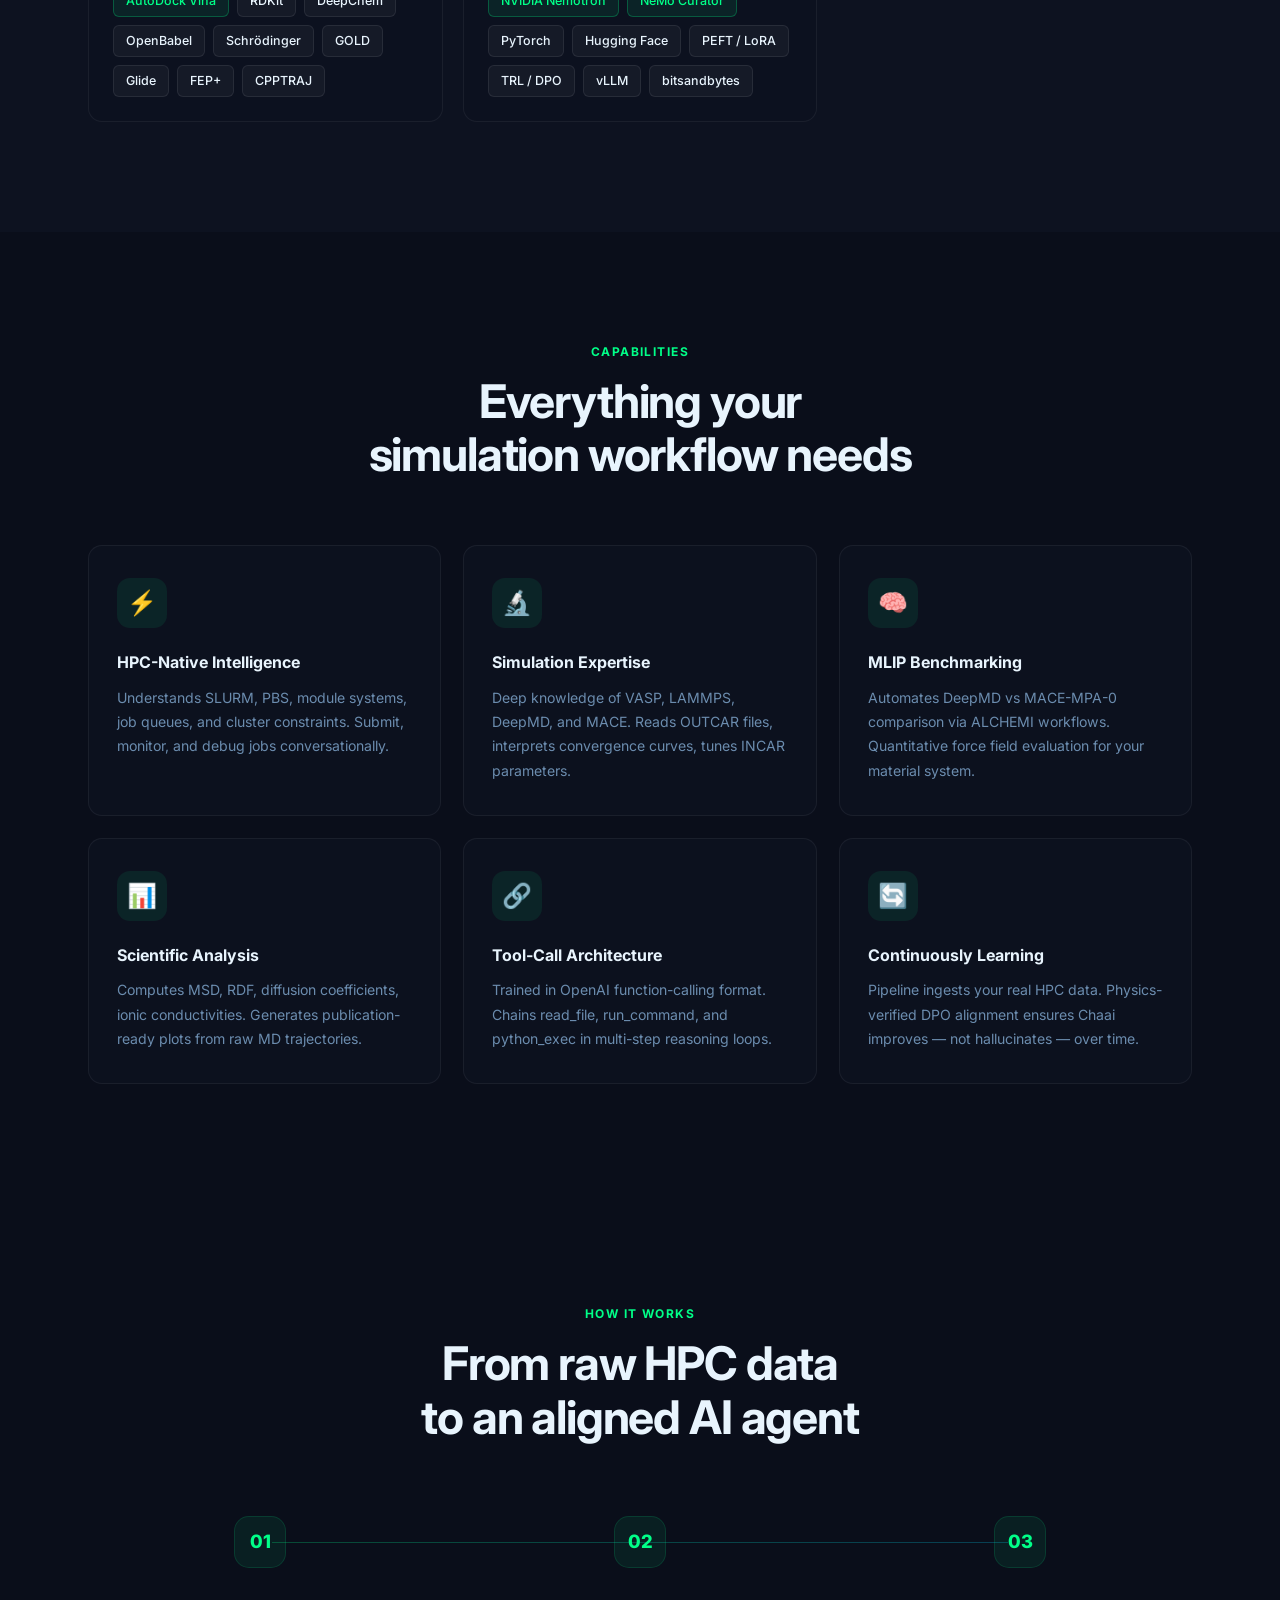
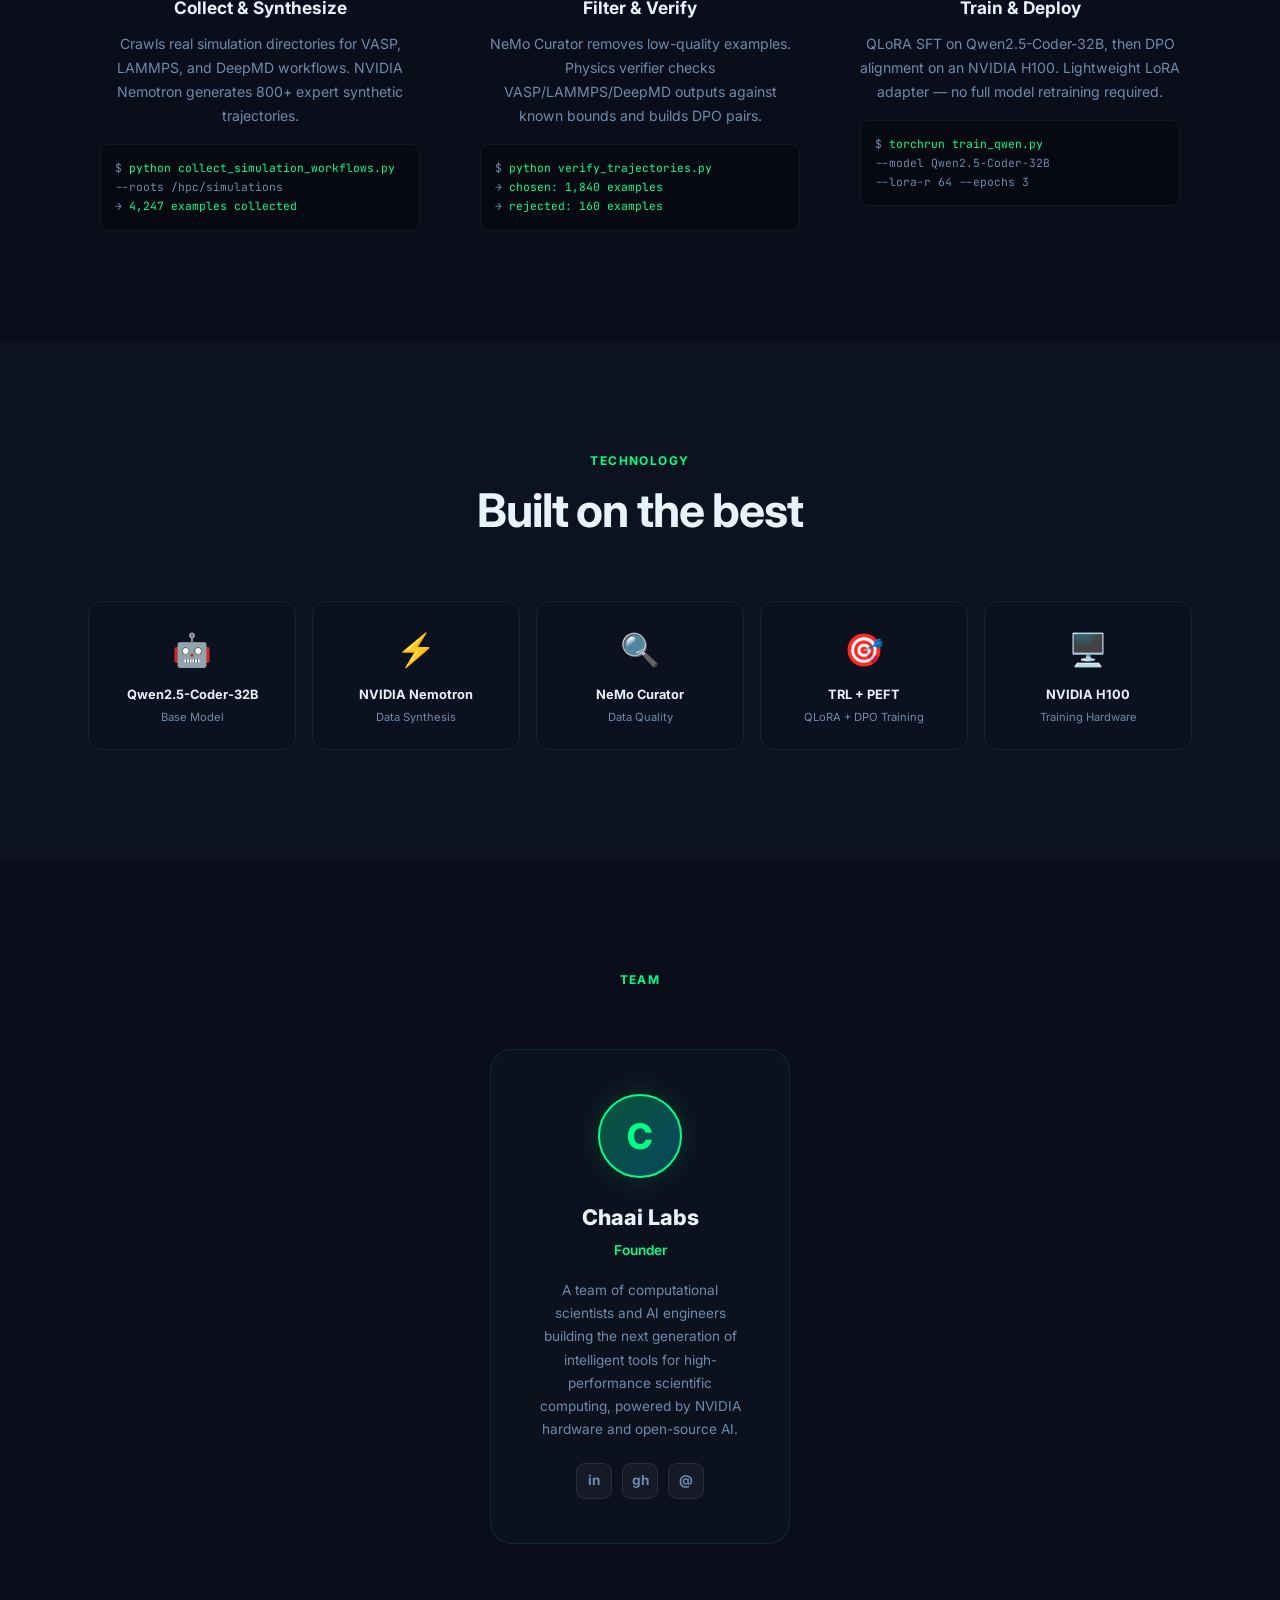
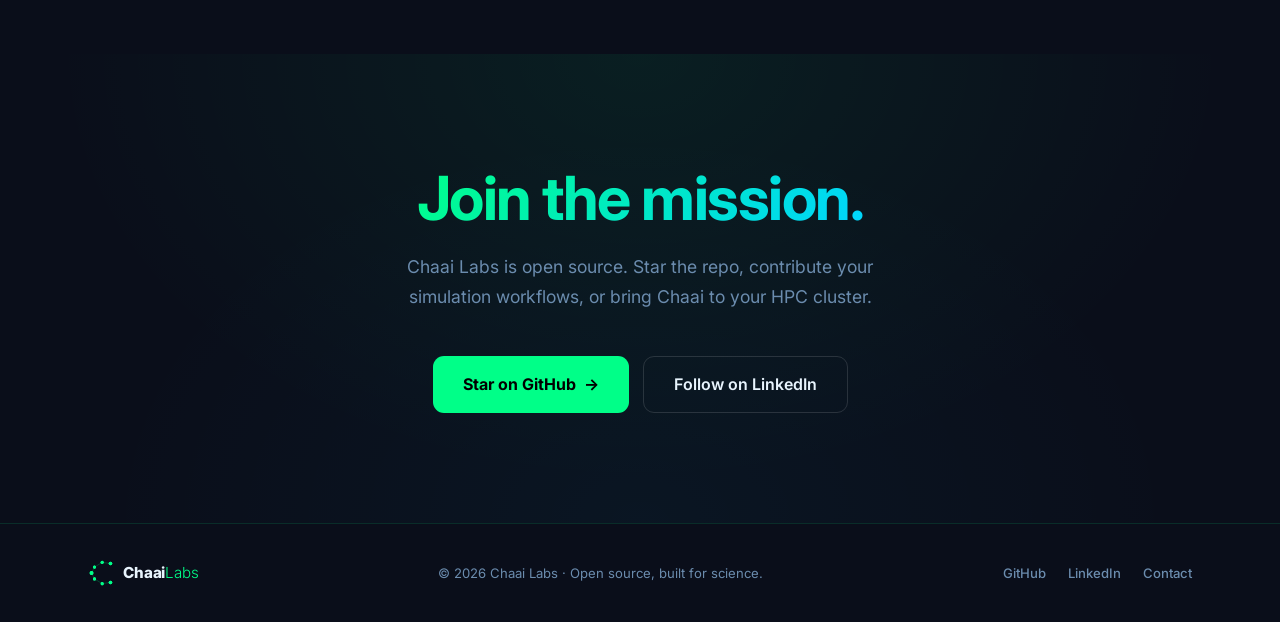
==== commit b1c519ec: "Adjust SVG illustration font sizes: labels→15, domain names→14 Co-Authored-By: Claude Sonnet 4.6 <no" ====
--- a/index.html
+++ b/index.html
@@ -809,46 +809,46 @@
         <circle cx="460" cy="82" r="54" fill="rgba(0,255,136,0.04)"/>
         <text x="460" y="70" text-anchor="middle" font-size="48">⚛️</text>
         <text x="460" y="92" text-anchor="middle"
-              font-family="Inter,sans-serif" font-size="17" font-weight="700"
+              font-family="Inter,sans-serif" font-size="14" font-weight="700"
               fill="#00FF88" letter-spacing="0.3">MATERIALS</text>
         <text x="460" y="103" text-anchor="middle"
               font-family="Inter,sans-serif" font-size="15" font-weight="400"
               fill="#6B8CAE">SCIENCE</text>
         <!-- Satellite tool labels -->
-        <text x="330" y="38" font-family="Inter,sans-serif" font-size="11" fill="#6B8CAE" text-anchor="middle">VASP · LAMMPS</text>
-        <text x="590" y="38" font-family="Inter,sans-serif" font-size="11" fill="#6B8CAE" text-anchor="middle">DeepMD · MACE</text>
-        <text x="330" y="118" font-family="Inter,sans-serif" font-size="11" fill="#6B8CAE" text-anchor="middle">pymatgen · ASE</text>
-        <text x="590" y="118" font-family="Inter,sans-serif" font-size="11" fill="#6B8CAE" text-anchor="middle">ALCHEMI · phonopy</text>
+        <text x="330" y="38" font-family="Inter,sans-serif" font-size="15" fill="#6B8CAE" text-anchor="middle">VASP · LAMMPS</text>
+        <text x="590" y="38" font-family="Inter,sans-serif" font-size="15" fill="#6B8CAE" text-anchor="middle">DeepMD · MACE</text>
+        <text x="330" y="118" font-family="Inter,sans-serif" font-size="15" fill="#6B8CAE" text-anchor="middle">pymatgen · ASE</text>
+        <text x="590" y="118" font-family="Inter,sans-serif" font-size="15" fill="#6B8CAE" text-anchor="middle">ALCHEMI · phonopy</text>
 
         <!-- ── Bio Node (bottom-left) ──────────── -->
         <circle cx="160" cy="410" r="54" fill="#0A0E1A" stroke="#00D4FF" stroke-width="1.4" filter="url(#glow-m)"/>
         <circle cx="160" cy="410" r="54" fill="rgba(0,212,255,0.04)"/>
         <text x="160" y="400" text-anchor="middle" font-size="48">🧬</text>
         <text x="160" y="420" text-anchor="middle"
-              font-family="Inter,sans-serif" font-size="17" font-weight="700"
+              font-family="Inter,sans-serif" font-size="14" font-weight="700"
               fill="#00D4FF" letter-spacing="0.3">BIOLOGICAL</text>
         <text x="160" y="431" text-anchor="middle"
               font-family="Inter,sans-serif" font-size="15" font-weight="400"
               fill="#6B8CAE">MOLECULES</text>
         <!-- Satellite labels -->
-        <text x="58"  y="358" font-family="Inter,sans-serif" font-size="11" fill="#6B8CAE" text-anchor="middle">GROMACS · NAMD</text>
-        <text x="55"  y="462" font-family="Inter,sans-serif" font-size="11" fill="#6B8CAE" text-anchor="middle">AlphaFold2 · VMD</text>
-        <text x="220" y="480" font-family="Inter,sans-serif" font-size="11" fill="#6B8CAE" text-anchor="middle">MDAnalysis · OpenMM</text>
+        <text x="58"  y="358" font-family="Inter,sans-serif" font-size="15" fill="#6B8CAE" text-anchor="middle">GROMACS · NAMD</text>
+        <text x="55"  y="462" font-family="Inter,sans-serif" font-size="15" fill="#6B8CAE" text-anchor="middle">AlphaFold2 · VMD</text>
+        <text x="220" y="480" font-family="Inter,sans-serif" font-size="15" fill="#6B8CAE" text-anchor="middle">MDAnalysis · OpenMM</text>
 
         <!-- ── Pharma Node (bottom-right) ─────── -->
         <circle cx="760" cy="410" r="54" fill="#0A0E1A" stroke="#FF6B9D" stroke-width="1.4" filter="url(#glow-m)"/>
         <circle cx="760" cy="410" r="54" fill="rgba(255,107,157,0.04)"/>
         <text x="760" y="400" text-anchor="middle" font-size="48">💊</text>
         <text x="760" y="420" text-anchor="middle"
-              font-family="Inter,sans-serif" font-size="17" font-weight="700"
+              font-family="Inter,sans-serif" font-size="14" font-weight="700"
               fill="#FF6B9D" letter-spacing="0.3">PHARMA &amp;</text>
         <text x="760" y="431" text-anchor="middle"
               font-family="Inter,sans-serif" font-size="15" font-weight="400"
               fill="#6B8CAE">DRUG DESIGN</text>
         <!-- Satellite labels -->
-        <text x="862" y="358" font-family="Inter,sans-serif" font-size="11" fill="#6B8CAE" text-anchor="middle">AutoDock · RDKit</text>
-        <text x="865" y="462" font-family="Inter,sans-serif" font-size="11" fill="#6B8CAE" text-anchor="middle">DeepChem · FEP+</text>
-        <text x="698" y="480" font-family="Inter,sans-serif" font-size="11" fill="#6B8CAE" text-anchor="middle">Schrödinger · OpenBabel</text>
+        <text x="862" y="358" font-family="Inter,sans-serif" font-size="15" fill="#6B8CAE" text-anchor="middle">AutoDock · RDKit</text>
+        <text x="865" y="462" font-family="Inter,sans-serif" font-size="15" fill="#6B8CAE" text-anchor="middle">DeepChem · FEP+</text>
+        <text x="698" y="480" font-family="Inter,sans-serif" font-size="15" fill="#6B8CAE" text-anchor="middle">Schrödinger · OpenBabel</text>
       </svg>
     </div>
 
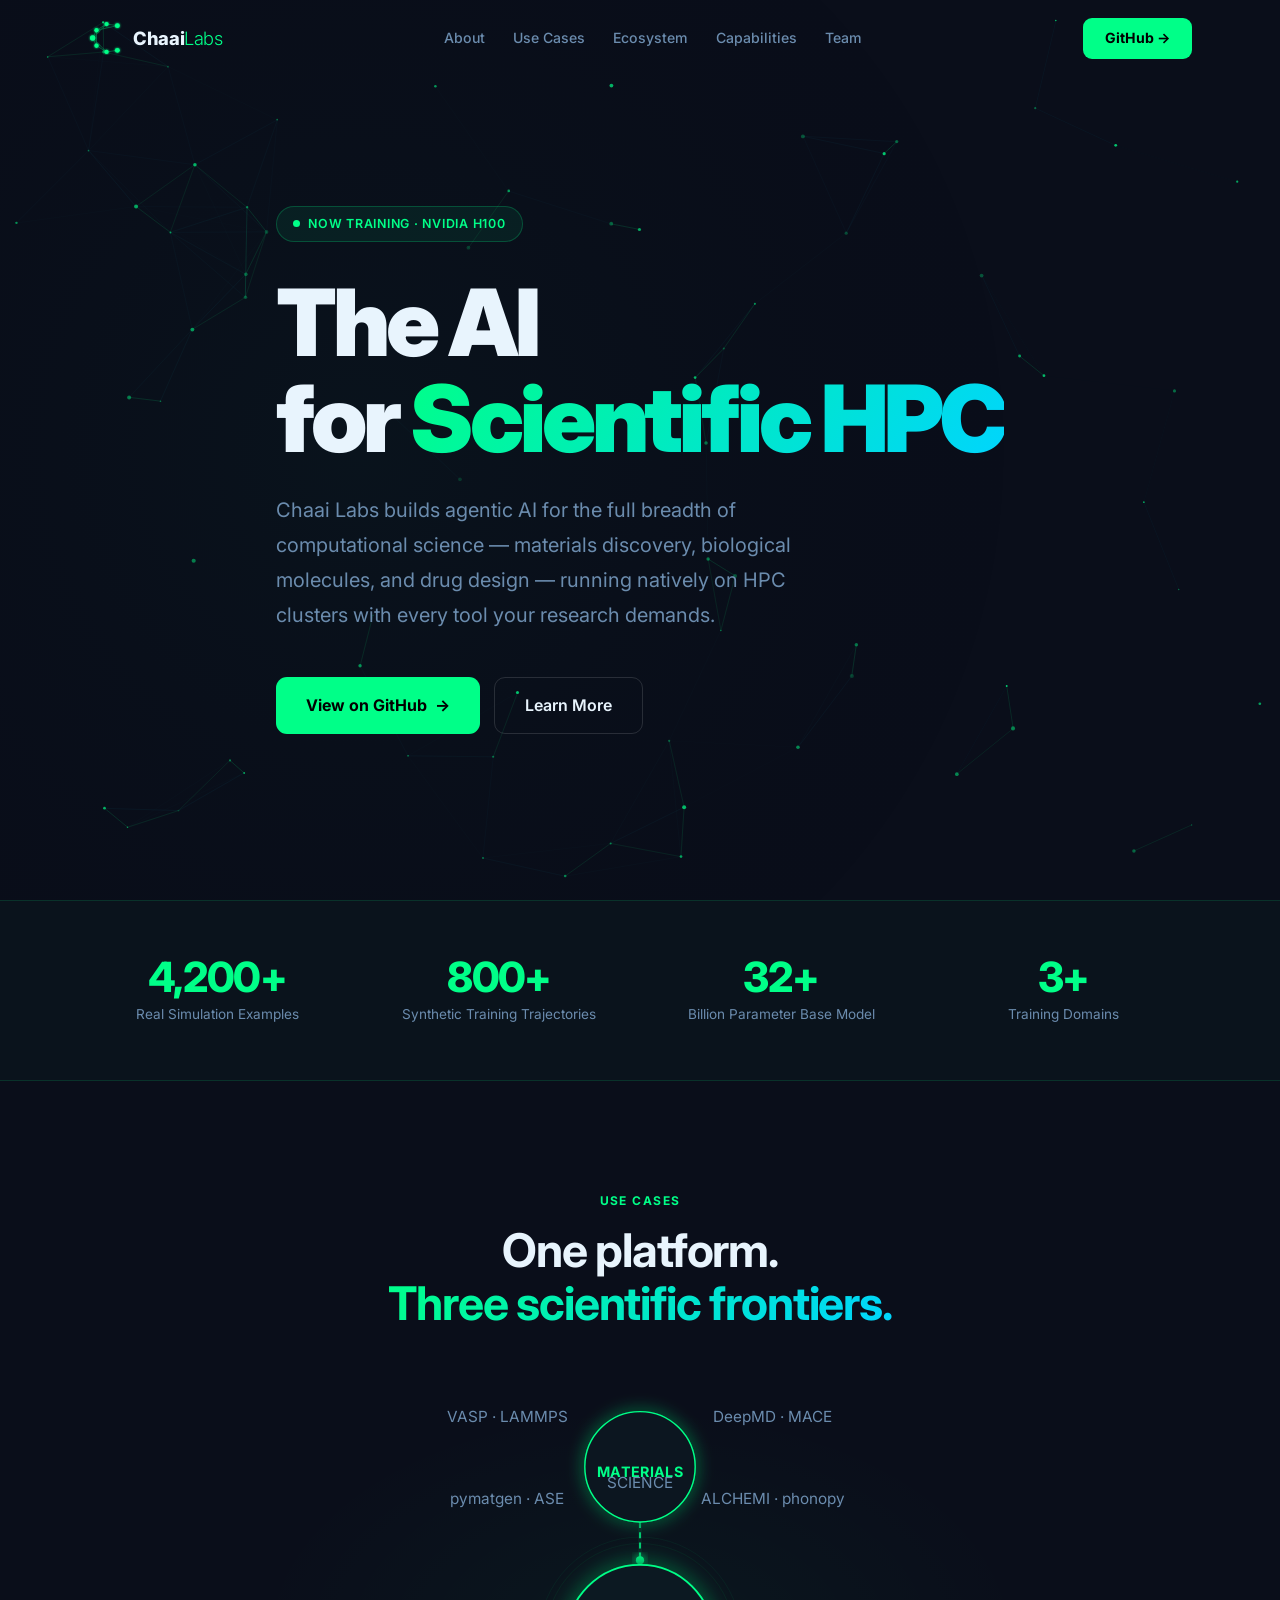
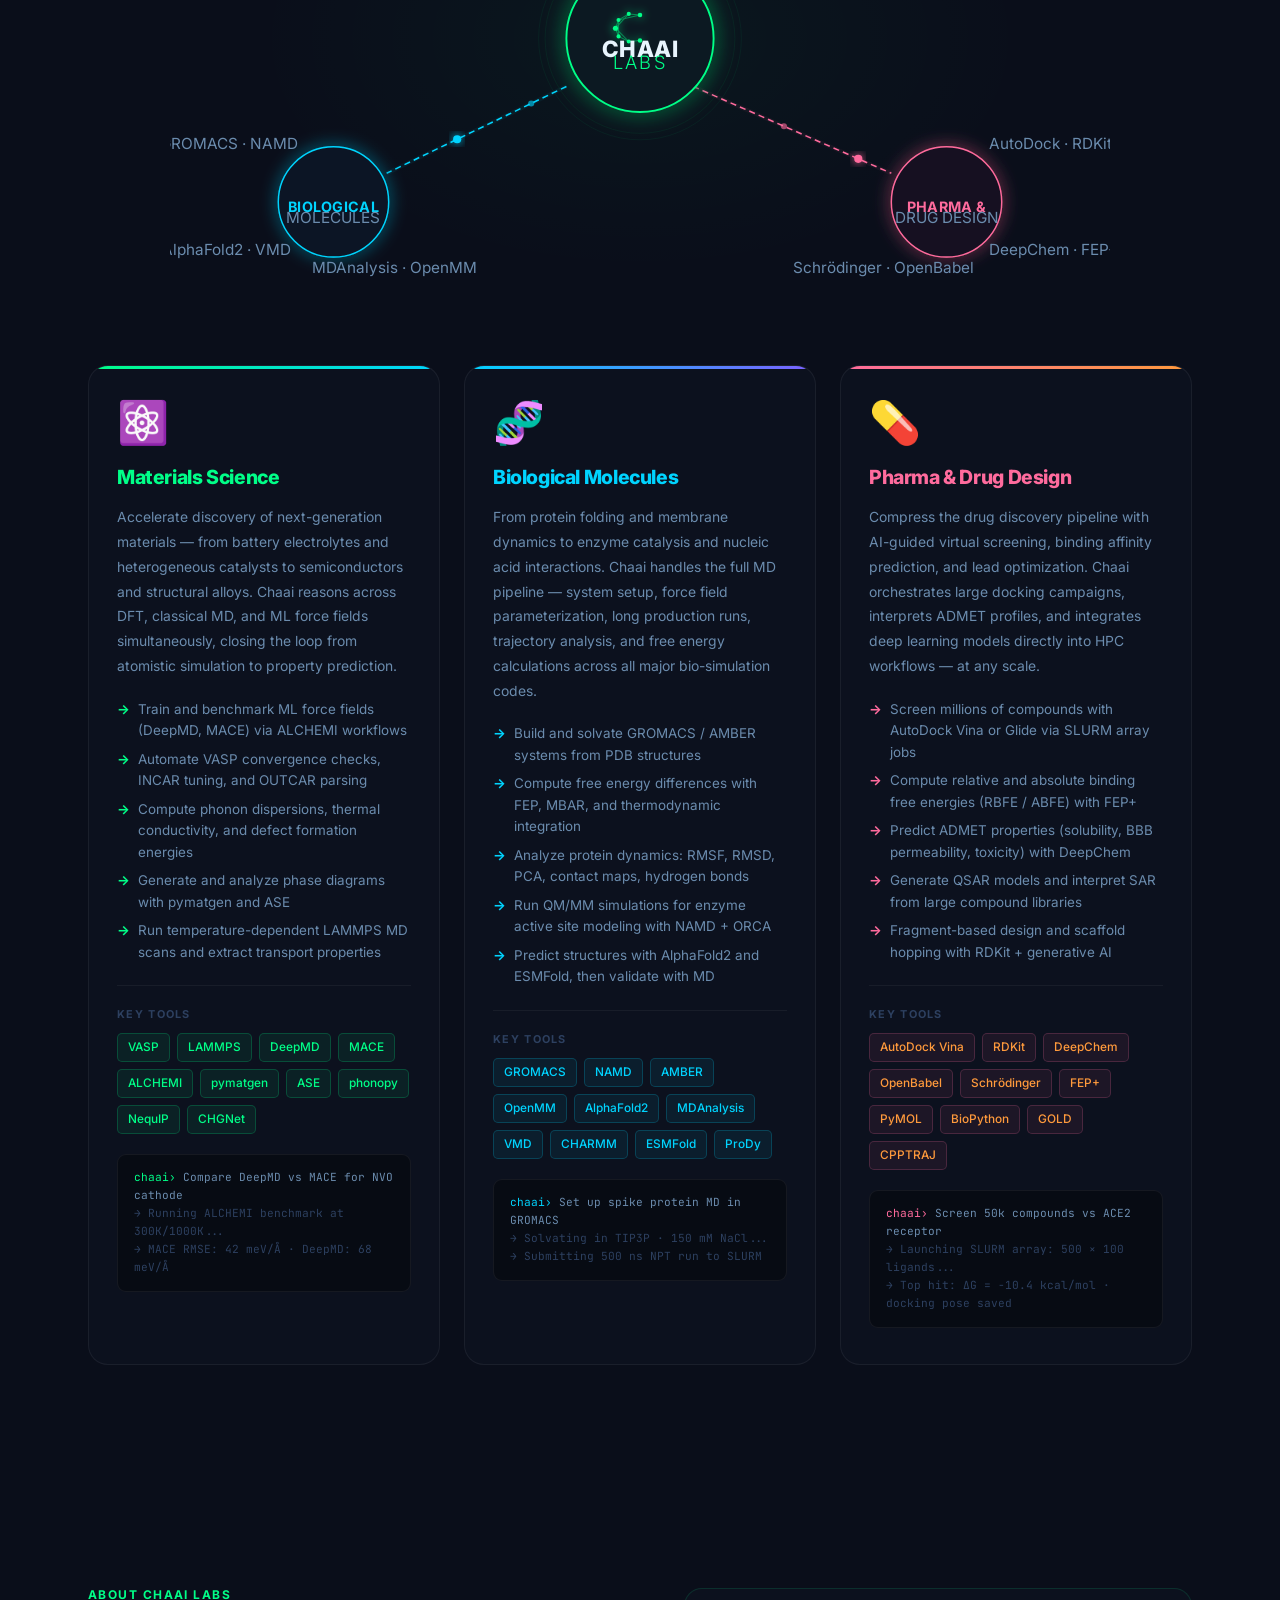
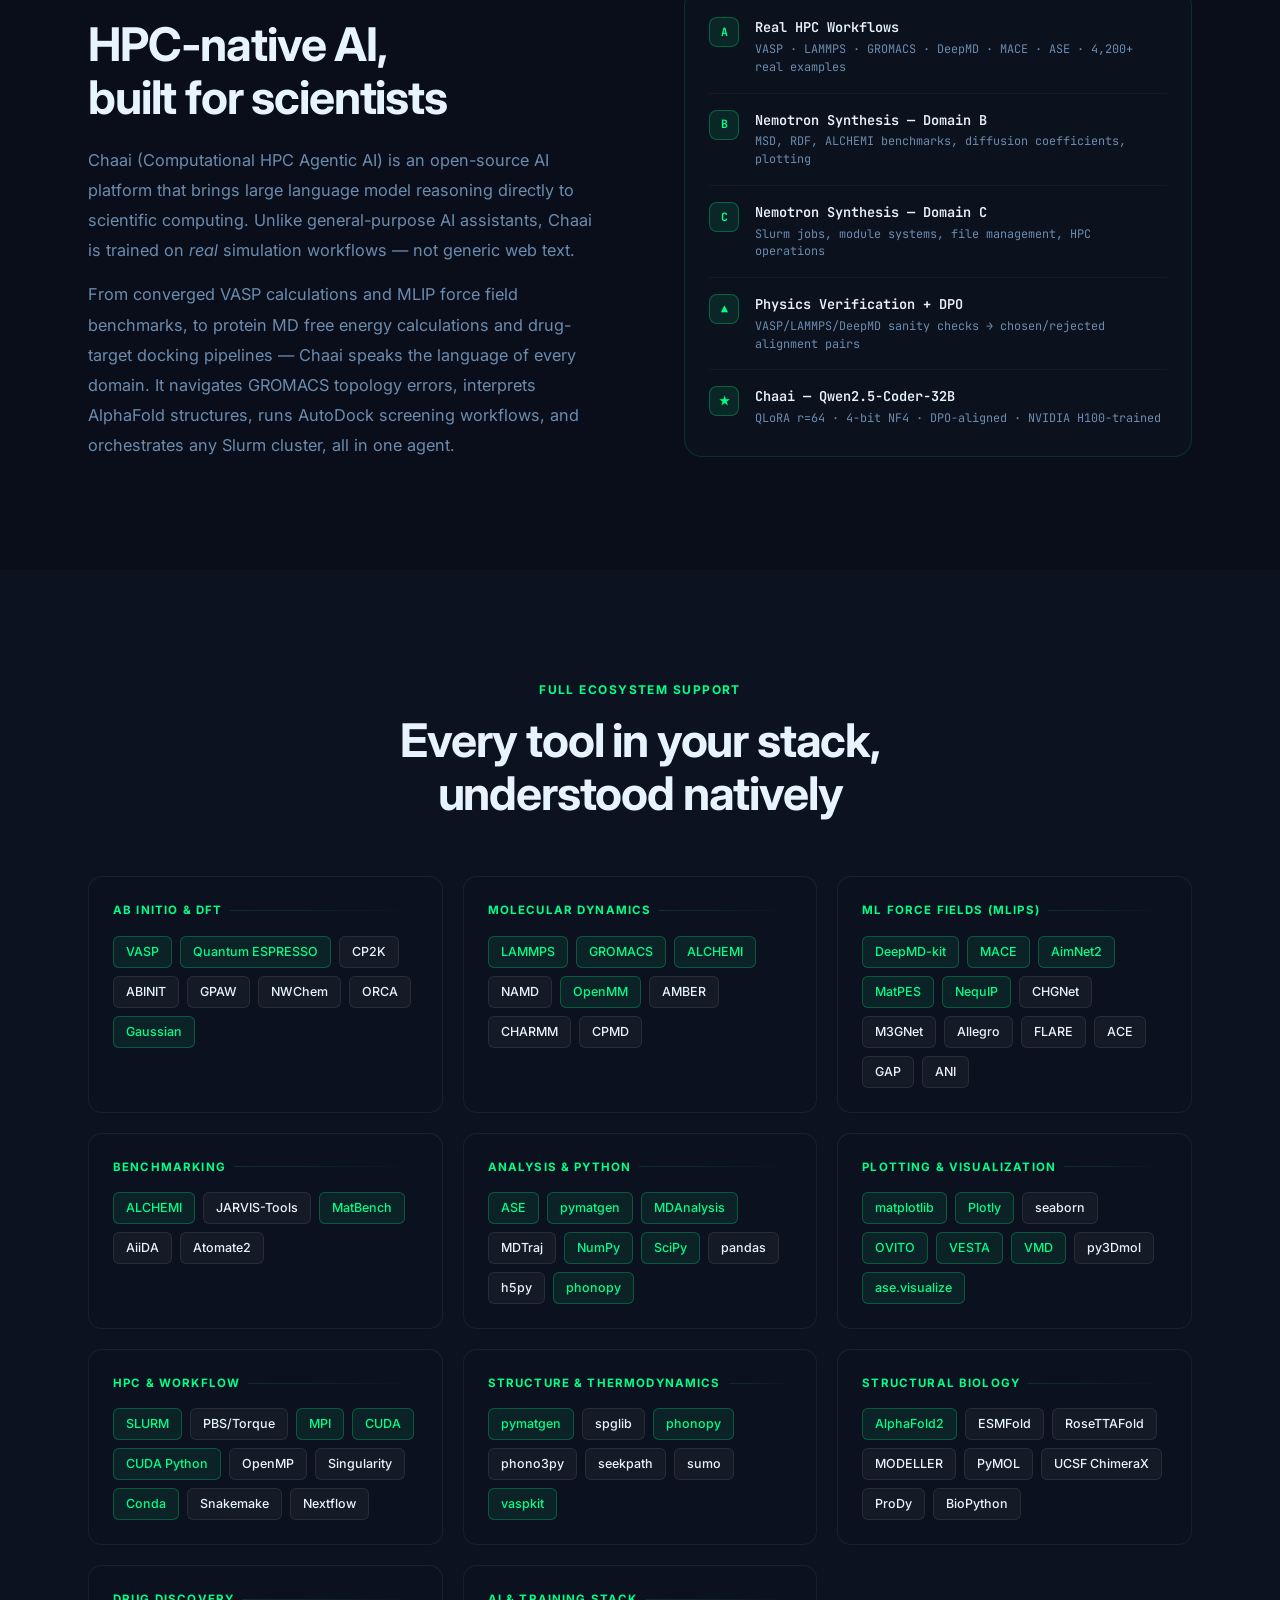
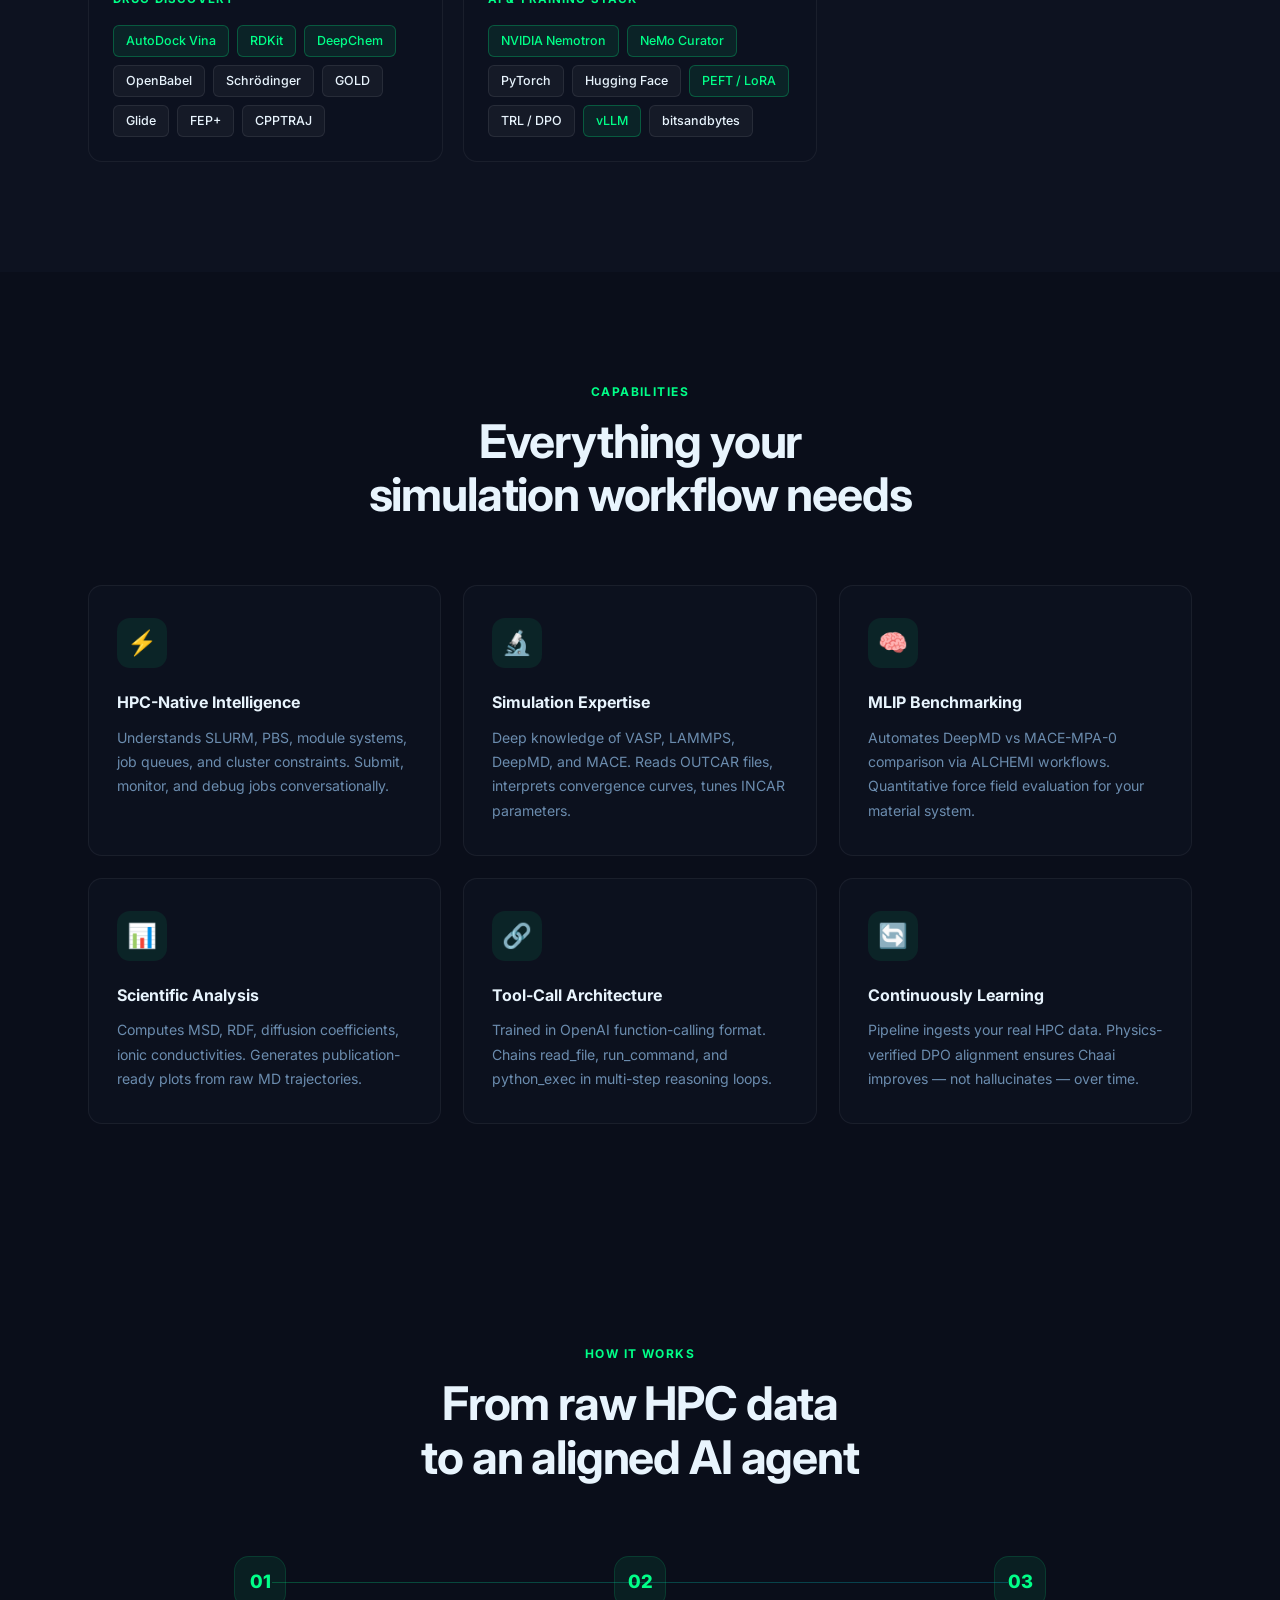
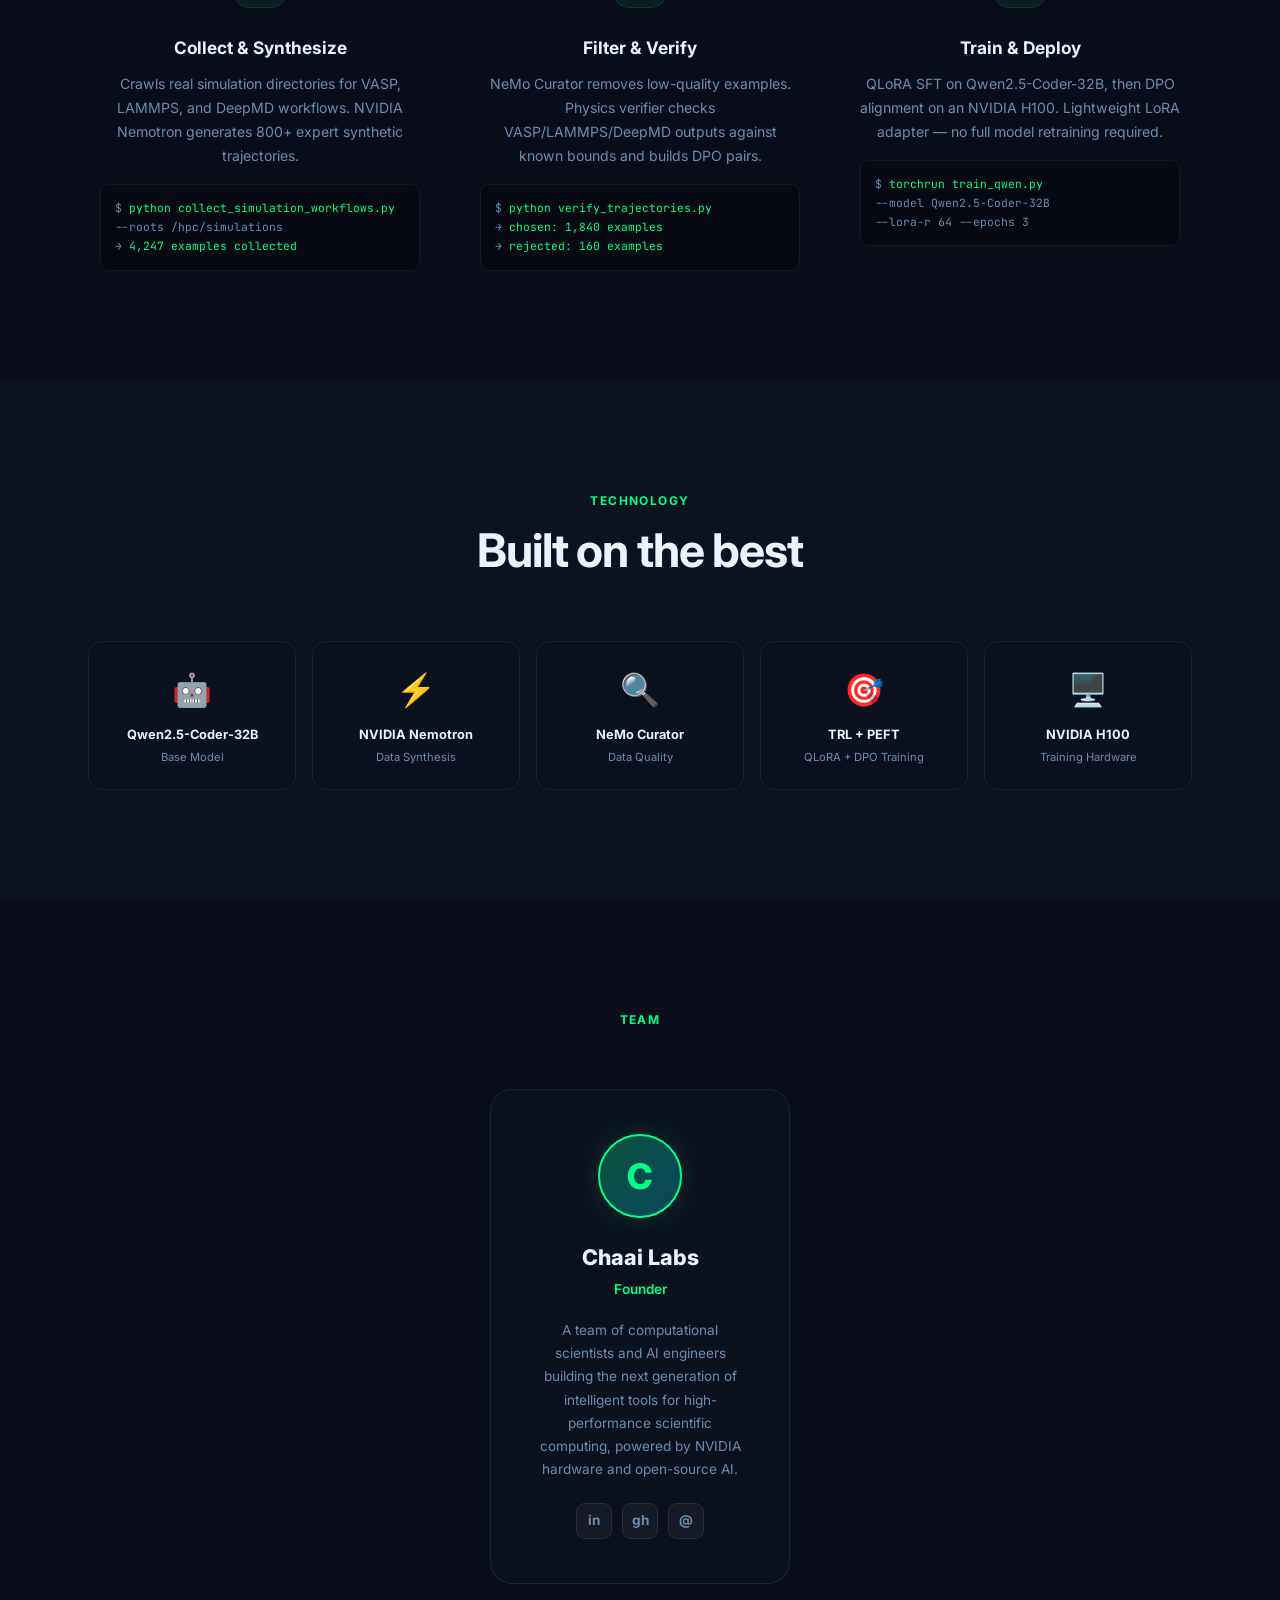
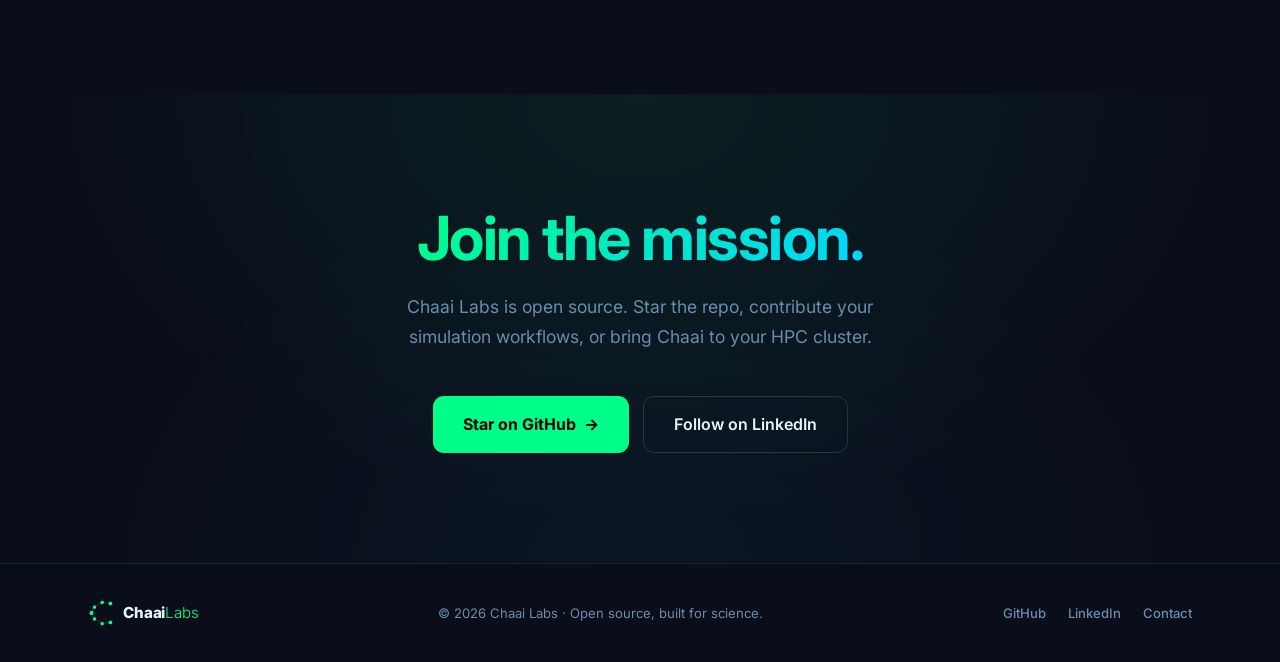
==== commit 2936a9c1: "Ecosystem: add ALCHEMI/AimNet2/MatPES/CUDA/CUDA Python; highlight 25+ tools Co-Authored-By: Claude S" ====
--- a/index.html
+++ b/index.html
@@ -1034,13 +1034,13 @@
         <div class="eco-cat-title">Ab Initio &amp; DFT</div>
         <div class="eco-tags">
           <span class="eco-tag hi">VASP</span>
-          <span class="eco-tag">Quantum ESPRESSO</span>
+          <span class="eco-tag hi">Quantum ESPRESSO</span>
           <span class="eco-tag">CP2K</span>
           <span class="eco-tag">ABINIT</span>
           <span class="eco-tag">GPAW</span>
           <span class="eco-tag">NWChem</span>
           <span class="eco-tag">ORCA</span>
-          <span class="eco-tag">Gaussian</span>
+          <span class="eco-tag hi">Gaussian</span>
         </div>
       </div>
 
@@ -1049,8 +1049,9 @@
         <div class="eco-tags">
           <span class="eco-tag hi">LAMMPS</span>
           <span class="eco-tag hi">GROMACS</span>
+          <span class="eco-tag hi">ALCHEMI</span>
           <span class="eco-tag">NAMD</span>
-          <span class="eco-tag">OpenMM</span>
+          <span class="eco-tag hi">OpenMM</span>
           <span class="eco-tag">AMBER</span>
           <span class="eco-tag">CHARMM</span>
           <span class="eco-tag">CPMD</span>
@@ -1062,7 +1063,9 @@
         <div class="eco-tags">
           <span class="eco-tag hi">DeepMD-kit</span>
           <span class="eco-tag hi">MACE</span>
-          <span class="eco-tag">NequIP</span>
+          <span class="eco-tag hi">AimNet2</span>
+          <span class="eco-tag hi">MatPES</span>
+          <span class="eco-tag hi">NequIP</span>
           <span class="eco-tag">CHGNet</span>
           <span class="eco-tag">M3GNet</span>
           <span class="eco-tag">Allegro</span>
@@ -1078,7 +1081,7 @@
         <div class="eco-tags">
           <span class="eco-tag hi">ALCHEMI</span>
           <span class="eco-tag">JARVIS-Tools</span>
-          <span class="eco-tag">MatBench</span>
+          <span class="eco-tag hi">MatBench</span>
           <span class="eco-tag">AiiDA</span>
           <span class="eco-tag">Atomate2</span>
         </div>
@@ -1089,13 +1092,13 @@
         <div class="eco-tags">
           <span class="eco-tag hi">ASE</span>
           <span class="eco-tag hi">pymatgen</span>
-          <span class="eco-tag">MDAnalysis</span>
+          <span class="eco-tag hi">MDAnalysis</span>
           <span class="eco-tag">MDTraj</span>
-          <span class="eco-tag">NumPy</span>
-          <span class="eco-tag">SciPy</span>
+          <span class="eco-tag hi">NumPy</span>
+          <span class="eco-tag hi">SciPy</span>
           <span class="eco-tag">pandas</span>
           <span class="eco-tag">h5py</span>
-          <span class="eco-tag">phonopy</span>
+          <span class="eco-tag hi">phonopy</span>
         </div>
       </div>
 
@@ -1103,13 +1106,13 @@
         <div class="eco-cat-title">Plotting &amp; Visualization</div>
         <div class="eco-tags">
           <span class="eco-tag hi">matplotlib</span>
-          <span class="eco-tag">plotly</span>
+          <span class="eco-tag hi">Plotly</span>
           <span class="eco-tag">seaborn</span>
-          <span class="eco-tag">OVITO</span>
-          <span class="eco-tag">VESTA</span>
-          <span class="eco-tag">VMD</span>
+          <span class="eco-tag hi">OVITO</span>
+          <span class="eco-tag hi">VESTA</span>
+          <span class="eco-tag hi">VMD</span>
           <span class="eco-tag">py3Dmol</span>
-          <span class="eco-tag">ase.visualize</span>
+          <span class="eco-tag hi">ase.visualize</span>
         </div>
       </div>
 
@@ -1118,10 +1121,12 @@
         <div class="eco-tags">
           <span class="eco-tag hi">SLURM</span>
           <span class="eco-tag">PBS/Torque</span>
-          <span class="eco-tag">MPI</span>
+          <span class="eco-tag hi">MPI</span>
+          <span class="eco-tag hi">CUDA</span>
+          <span class="eco-tag hi">CUDA Python</span>
           <span class="eco-tag">OpenMP</span>
           <span class="eco-tag">Singularity</span>
-          <span class="eco-tag">Conda</span>
+          <span class="eco-tag hi">Conda</span>
           <span class="eco-tag">Snakemake</span>
           <span class="eco-tag">Nextflow</span>
         </div>
@@ -1130,13 +1135,13 @@
       <div class="eco-cat r d3">
         <div class="eco-cat-title">Structure &amp; Thermodynamics</div>
         <div class="eco-tags">
-          <span class="eco-tag">pymatgen</span>
+          <span class="eco-tag hi">pymatgen</span>
           <span class="eco-tag">spglib</span>
-          <span class="eco-tag">phonopy</span>
+          <span class="eco-tag hi">phonopy</span>
           <span class="eco-tag">phono3py</span>
           <span class="eco-tag">seekpath</span>
           <span class="eco-tag">sumo</span>
-          <span class="eco-tag">vaspkit</span>
+          <span class="eco-tag hi">vaspkit</span>
         </div>
       </div>
 
@@ -1158,8 +1163,8 @@
         <div class="eco-cat-title">Drug Discovery</div>
         <div class="eco-tags">
           <span class="eco-tag hi">AutoDock Vina</span>
-          <span class="eco-tag">RDKit</span>
-          <span class="eco-tag">DeepChem</span>
+          <span class="eco-tag hi">RDKit</span>
+          <span class="eco-tag hi">DeepChem</span>
           <span class="eco-tag">OpenBabel</span>
           <span class="eco-tag">Schrödinger</span>
           <span class="eco-tag">GOLD</span>
@@ -1176,9 +1181,9 @@
           <span class="eco-tag hi">NeMo Curator</span>
           <span class="eco-tag">PyTorch</span>
           <span class="eco-tag">Hugging Face</span>
-          <span class="eco-tag">PEFT / LoRA</span>
+          <span class="eco-tag hi">PEFT / LoRA</span>
           <span class="eco-tag">TRL / DPO</span>
-          <span class="eco-tag">vLLM</span>
+          <span class="eco-tag hi">vLLM</span>
           <span class="eco-tag">bitsandbytes</span>
         </div>
       </div>
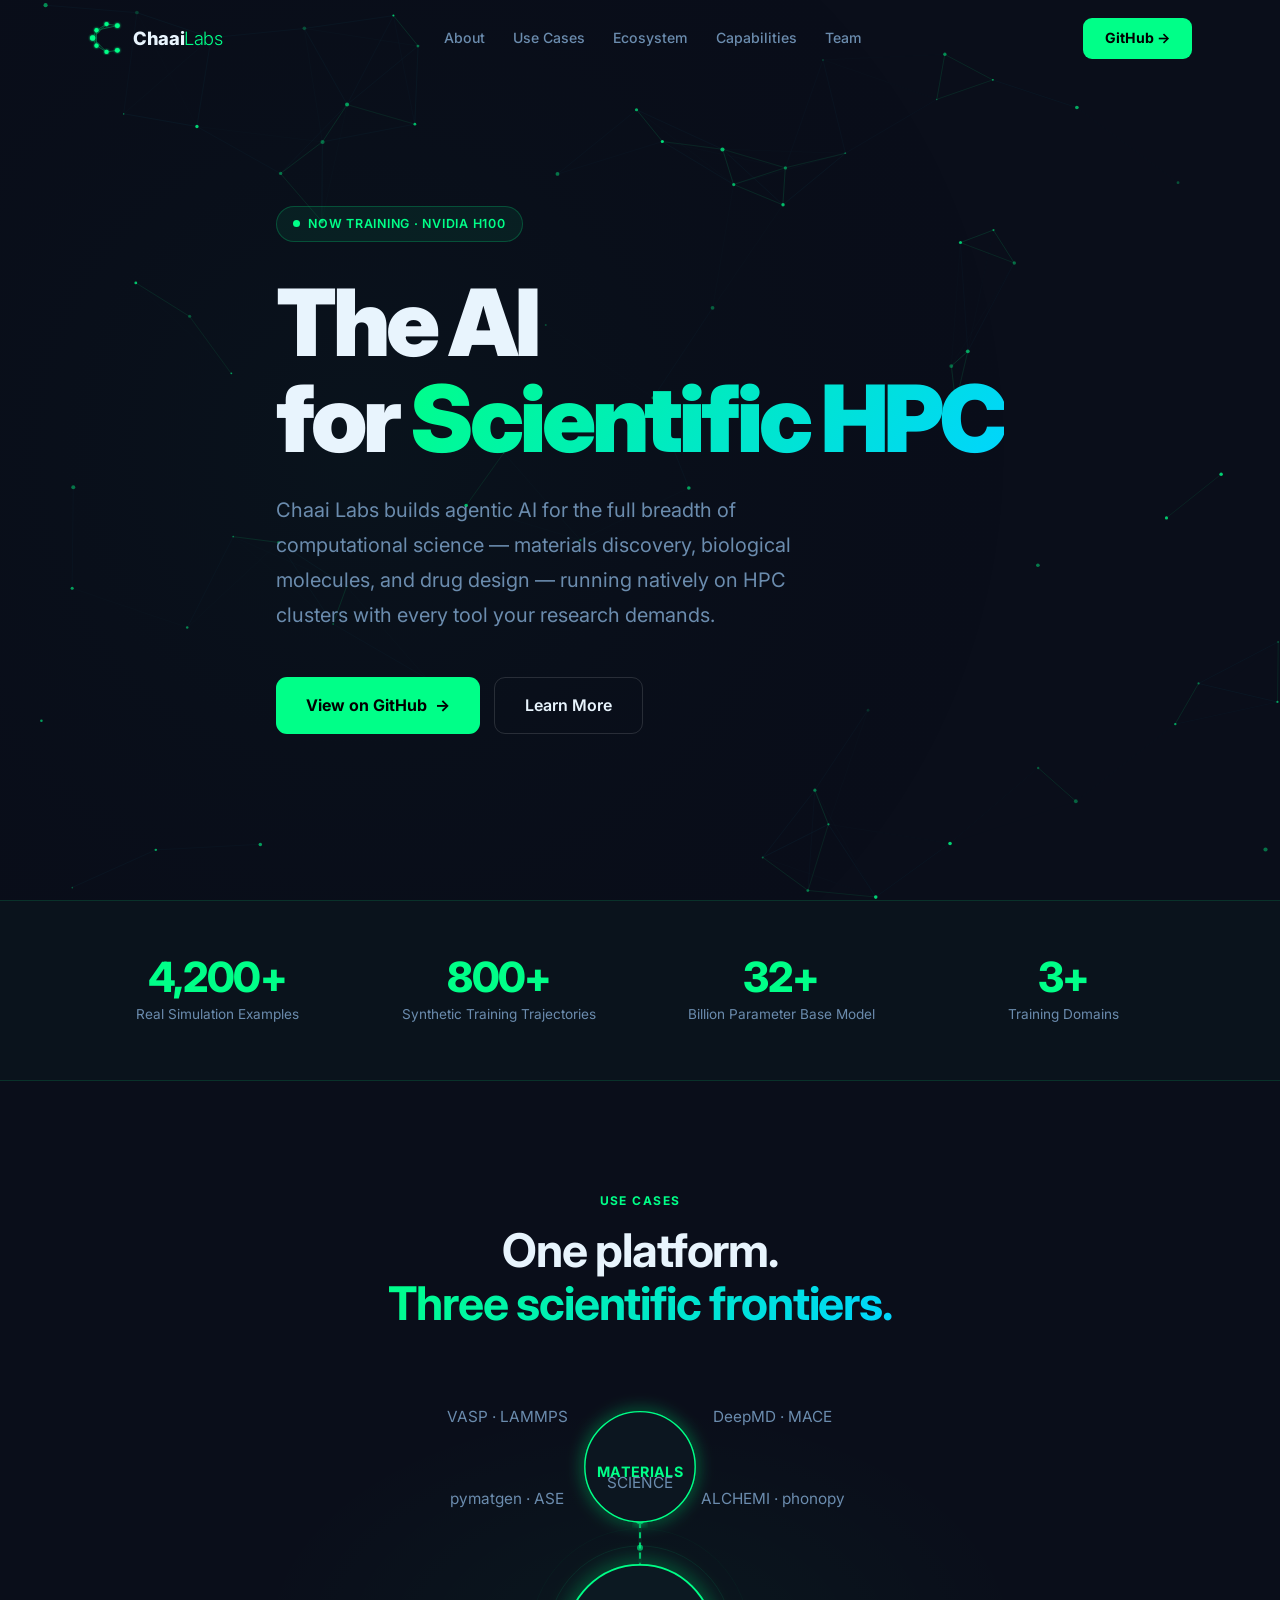
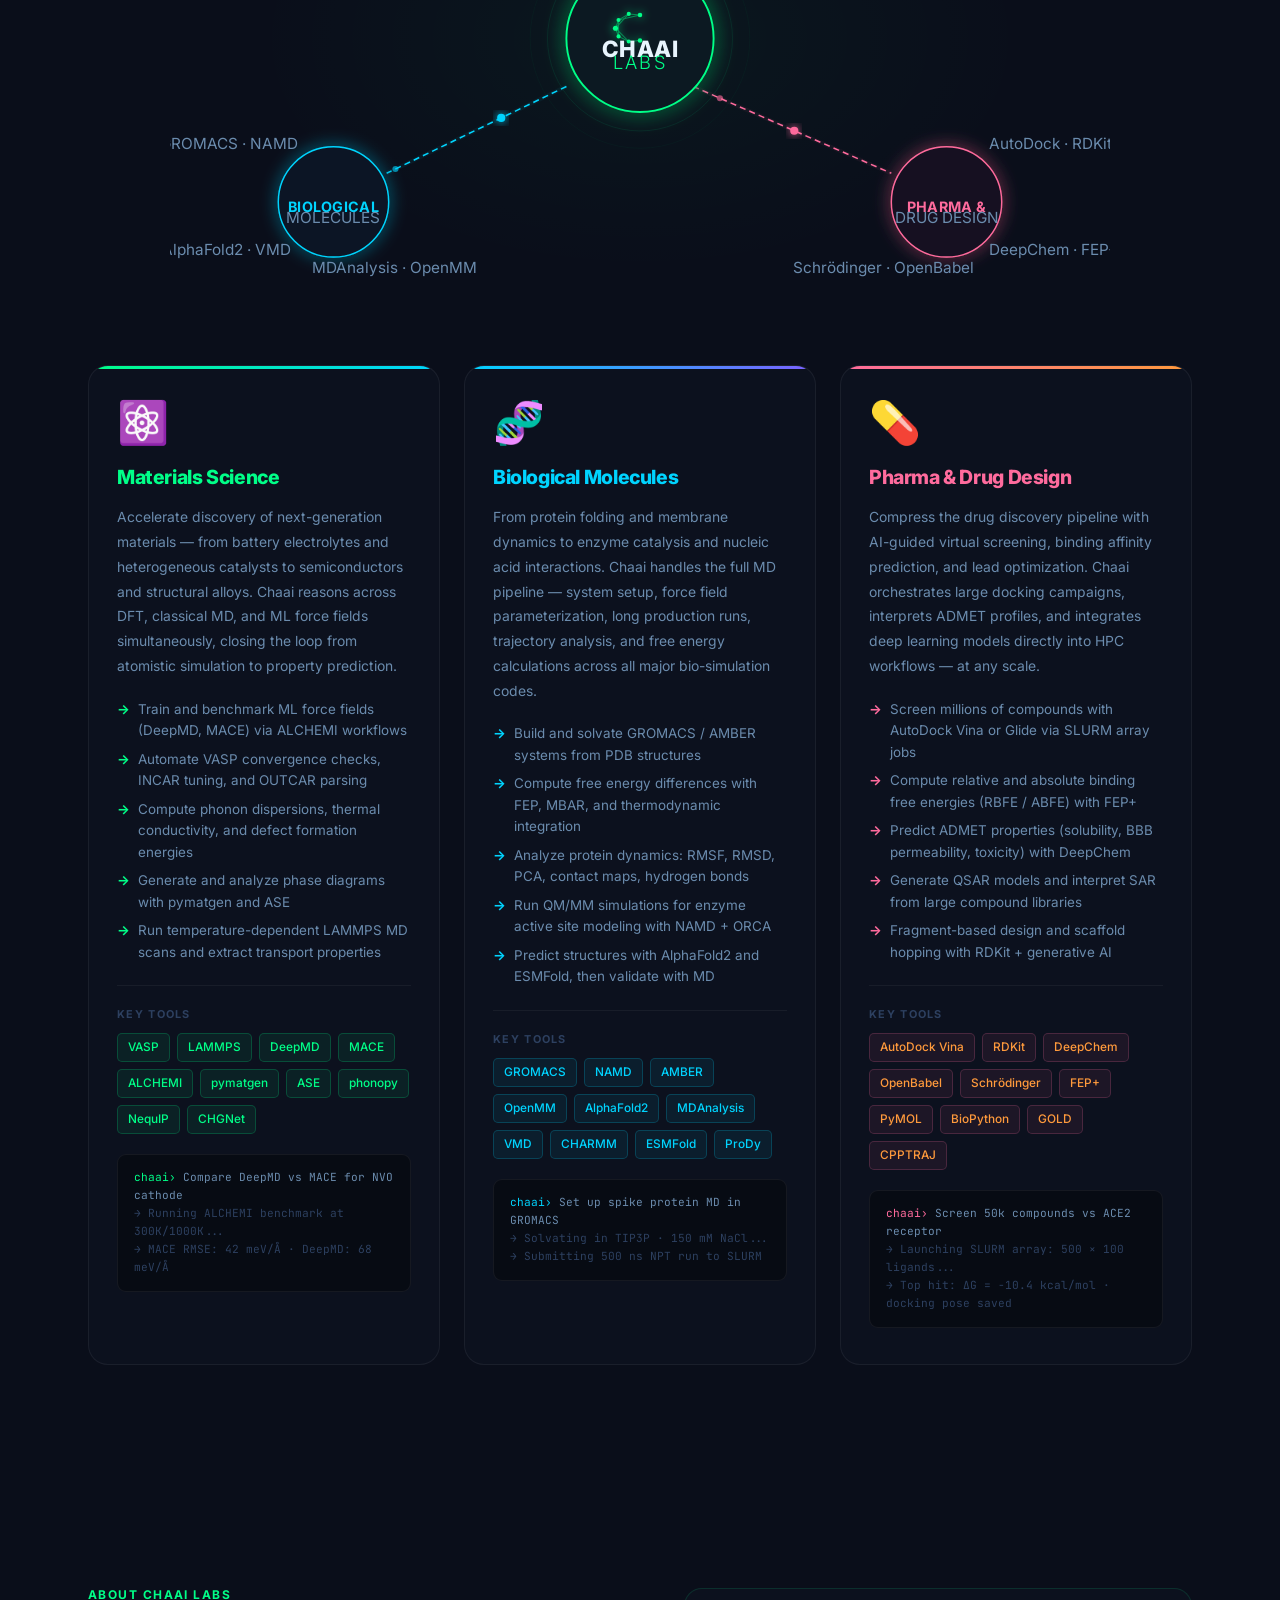
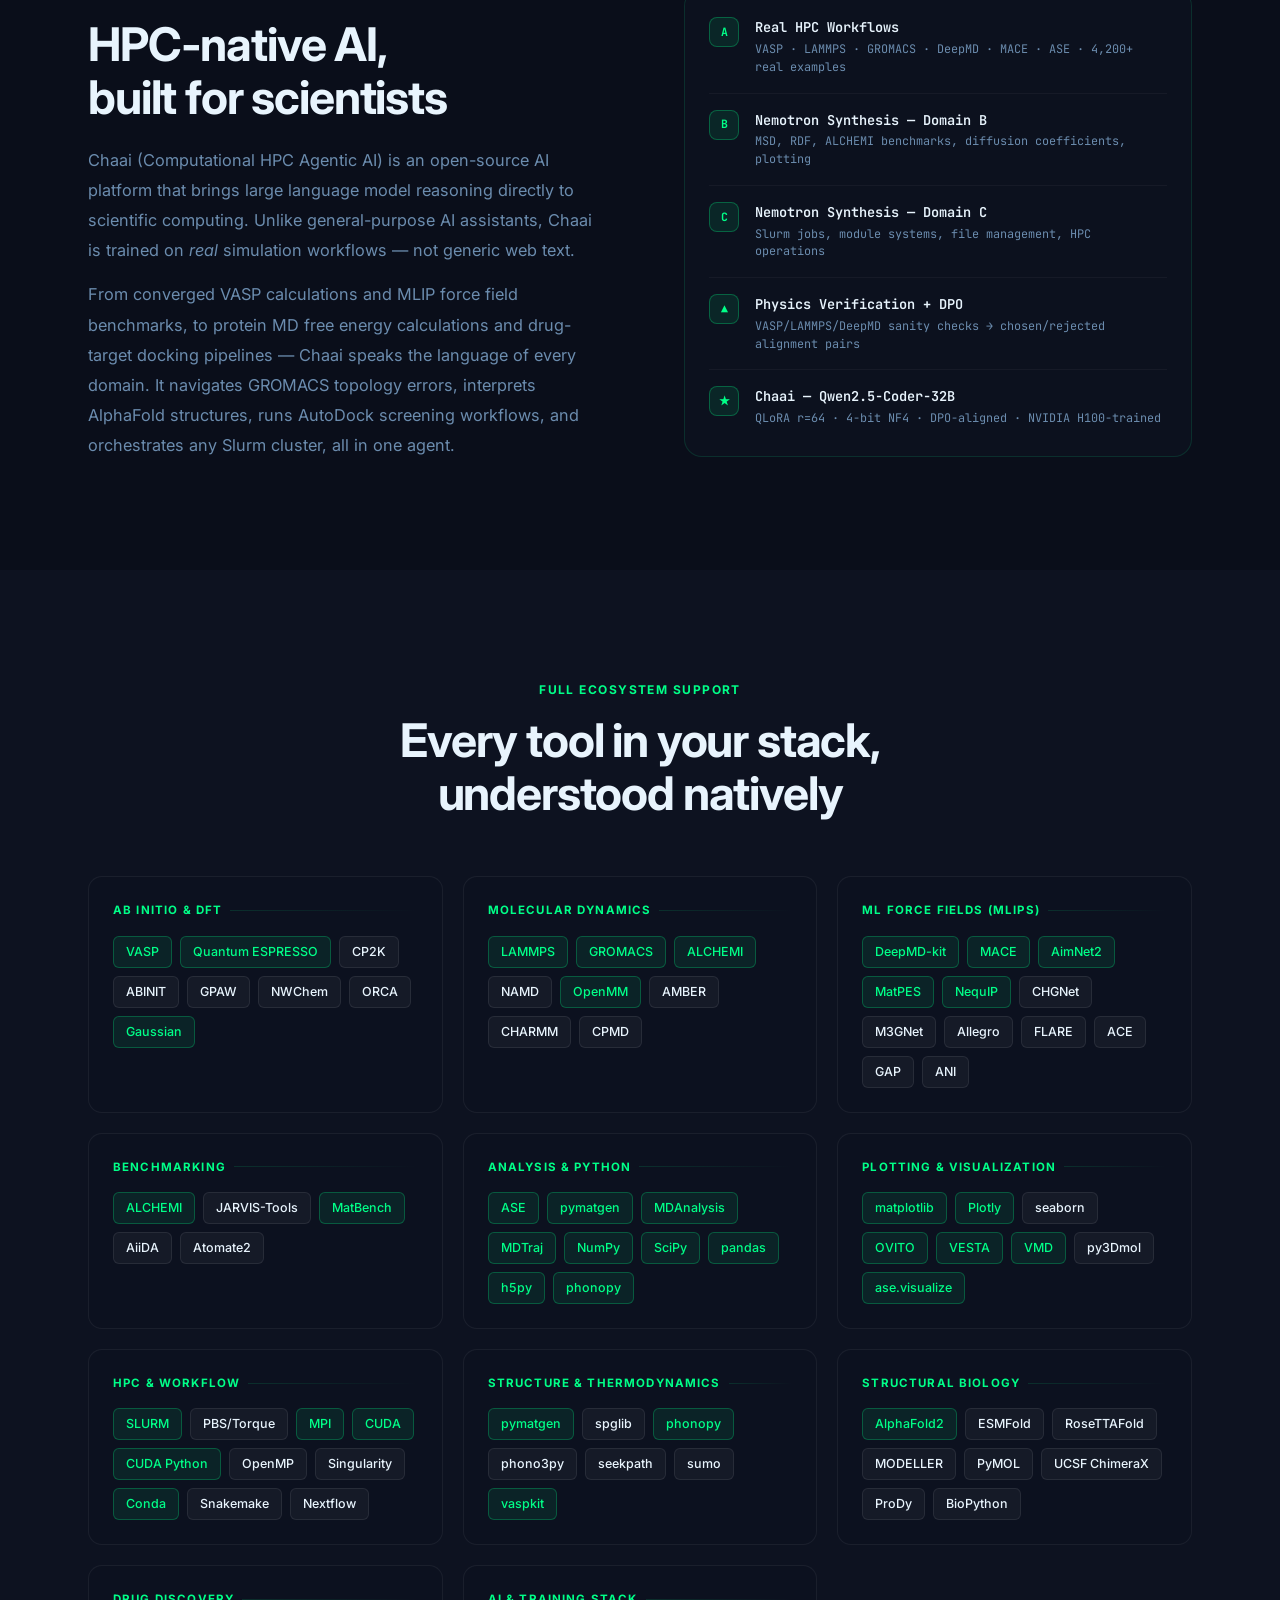
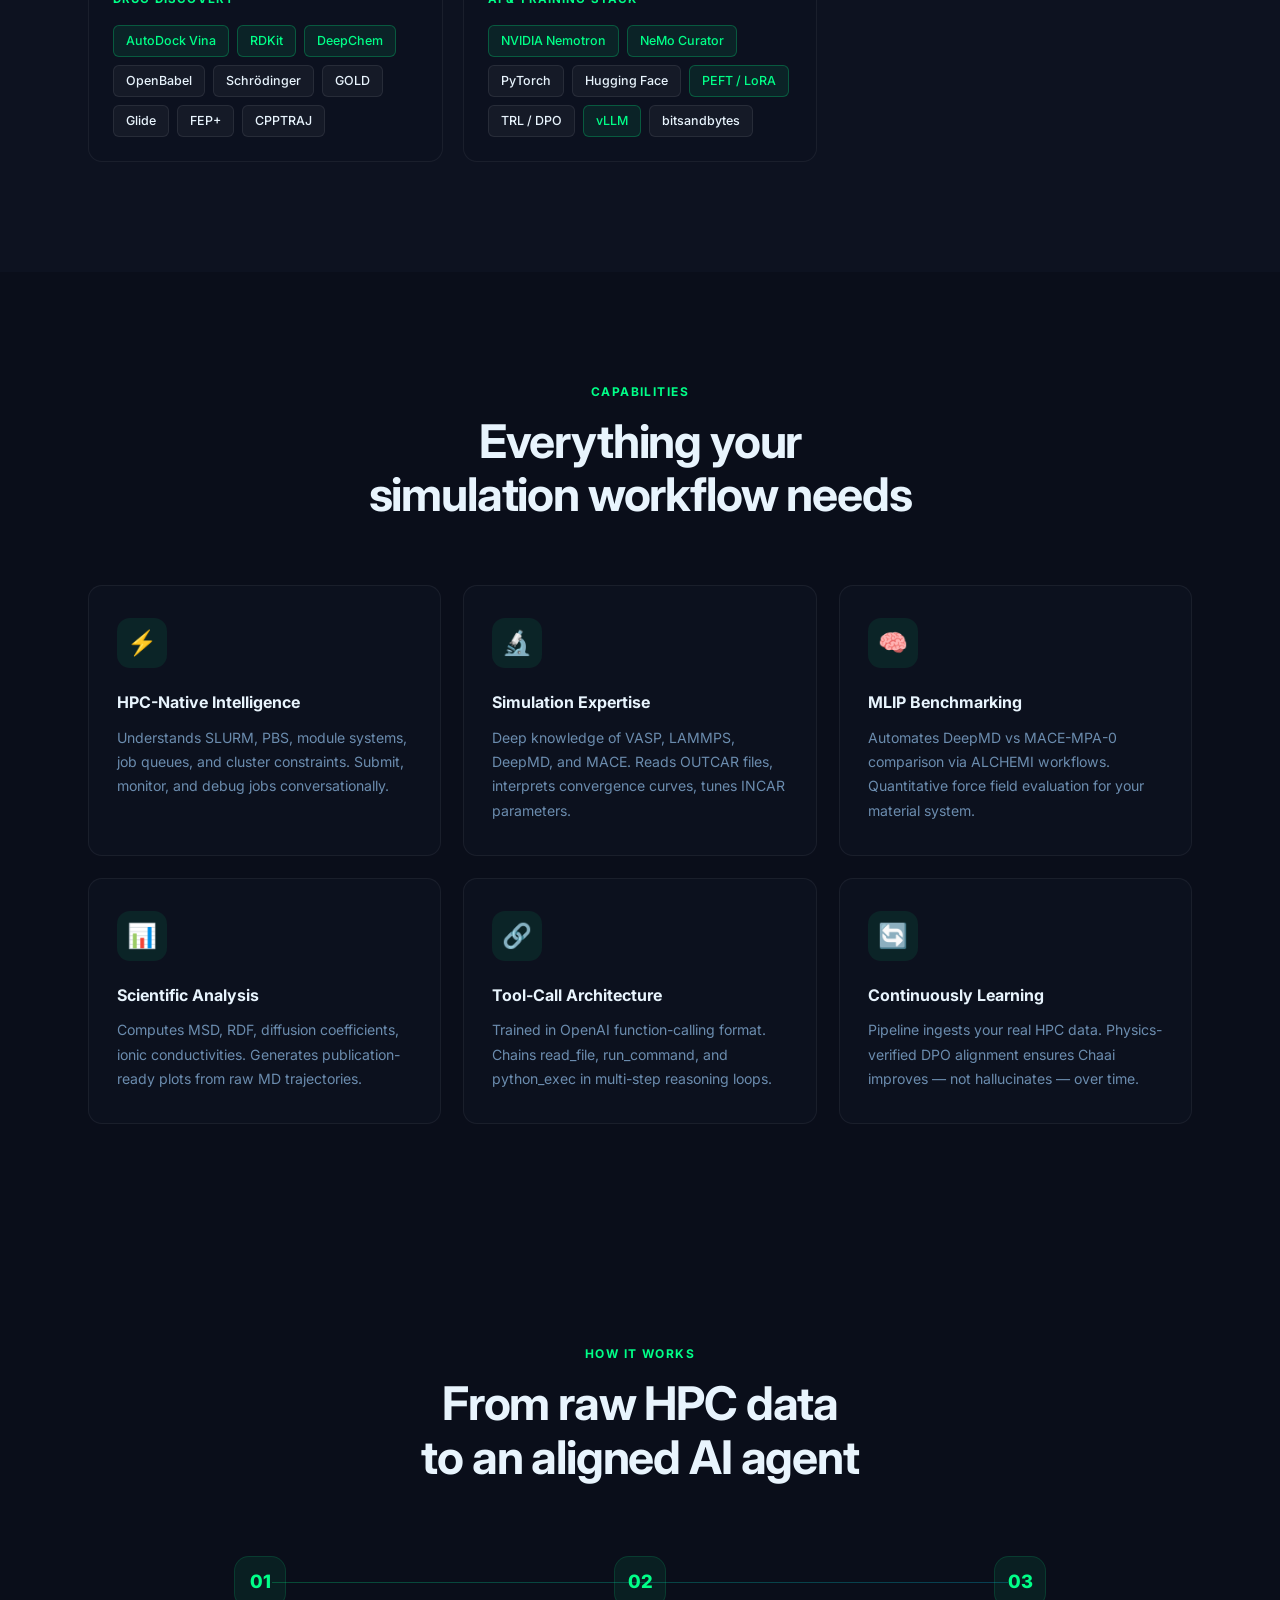
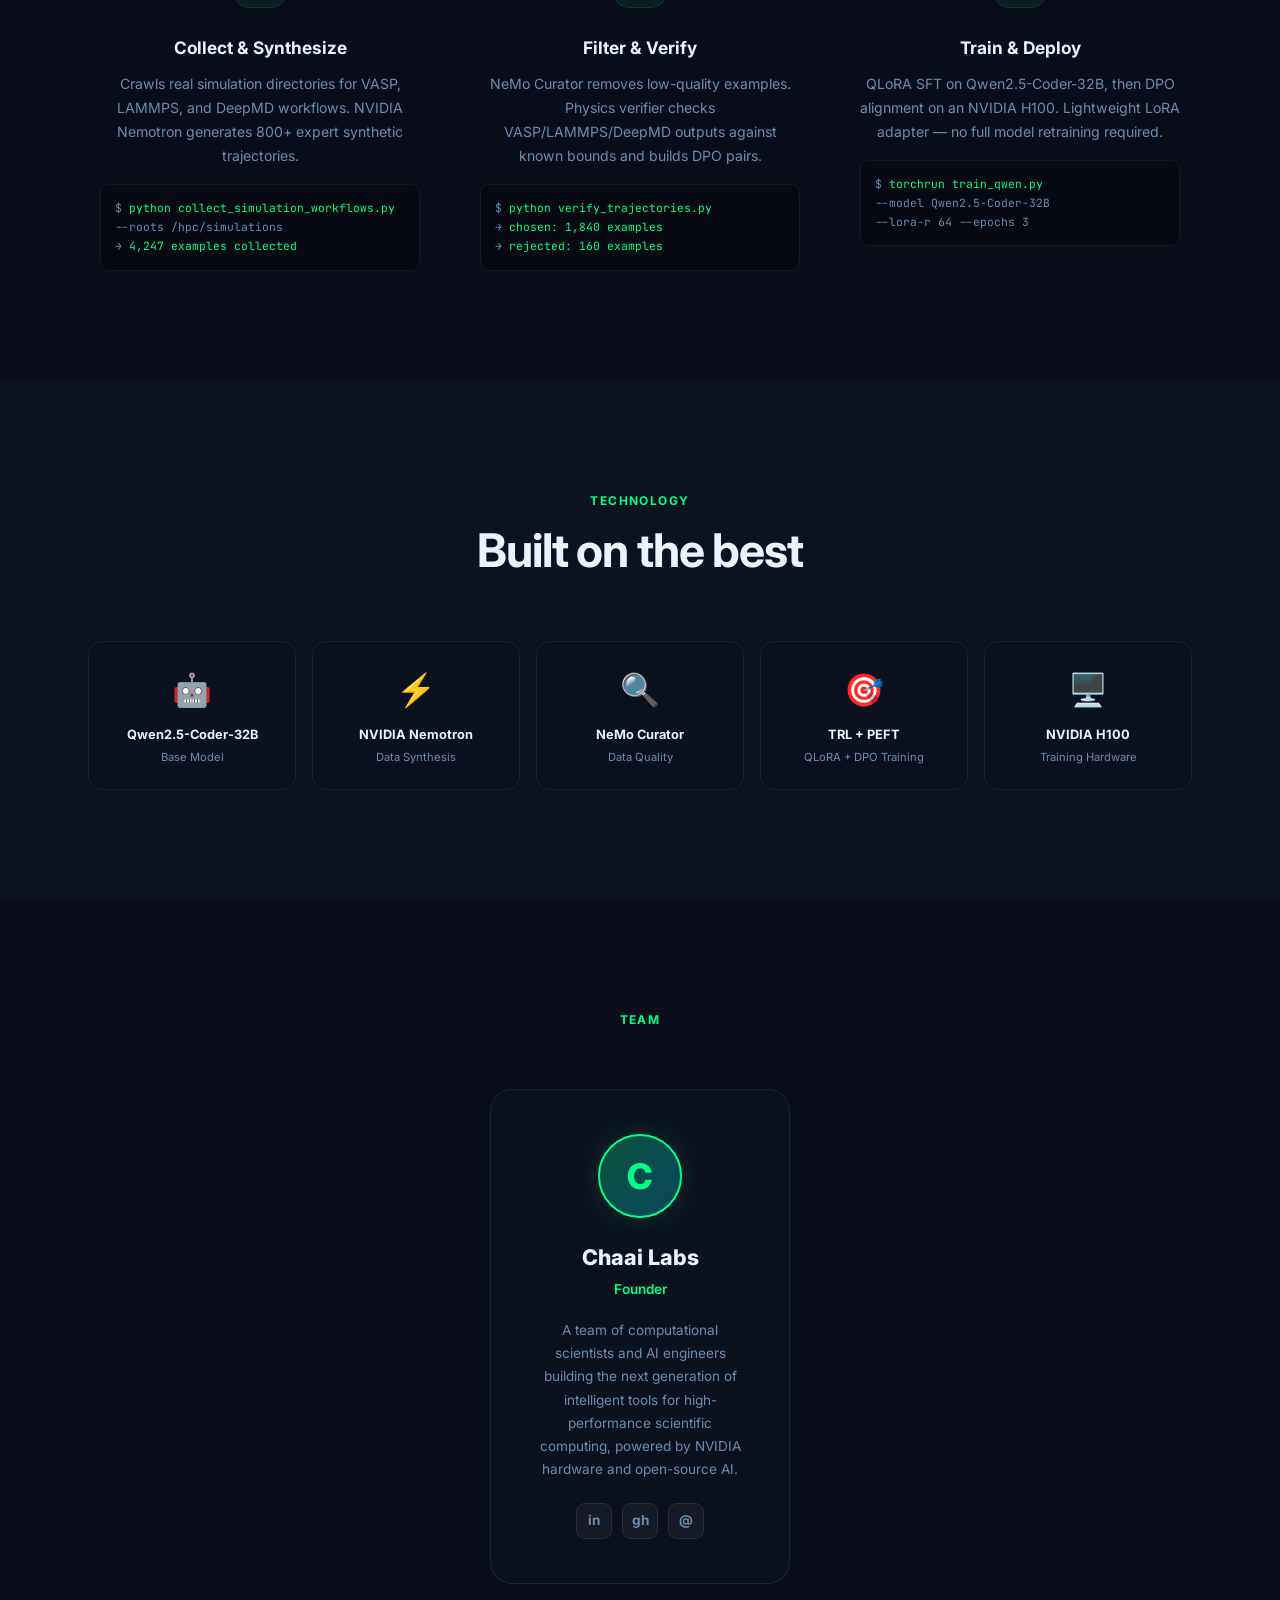
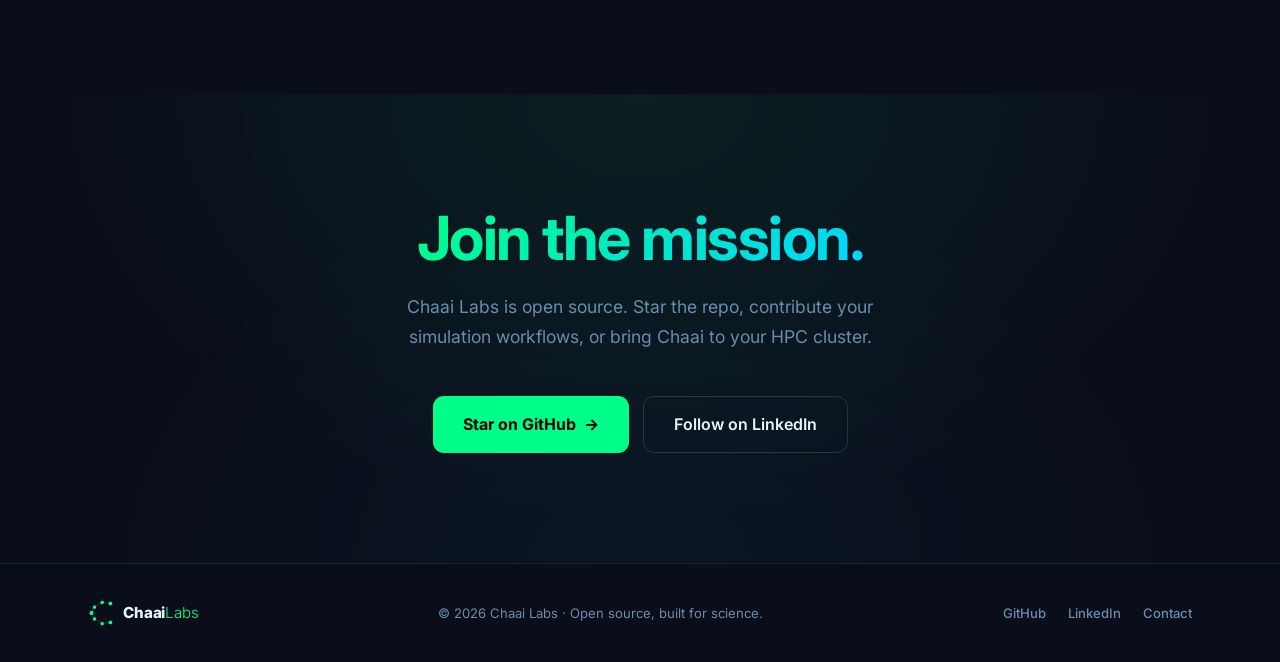
==== commit f150cb01: "Highlight all tools in Analysis & Python section Co-Authored-By: Claude Sonnet 4.6 <noreply@anthropi" ====
--- a/index.html
+++ b/index.html
@@ -1093,11 +1093,11 @@
           <span class="eco-tag hi">ASE</span>
           <span class="eco-tag hi">pymatgen</span>
           <span class="eco-tag hi">MDAnalysis</span>
-          <span class="eco-tag">MDTraj</span>
+          <span class="eco-tag hi">MDTraj</span>
           <span class="eco-tag hi">NumPy</span>
           <span class="eco-tag hi">SciPy</span>
-          <span class="eco-tag">pandas</span>
-          <span class="eco-tag">h5py</span>
+          <span class="eco-tag hi">pandas</span>
+          <span class="eco-tag hi">h5py</span>
           <span class="eco-tag hi">phonopy</span>
         </div>
       </div>
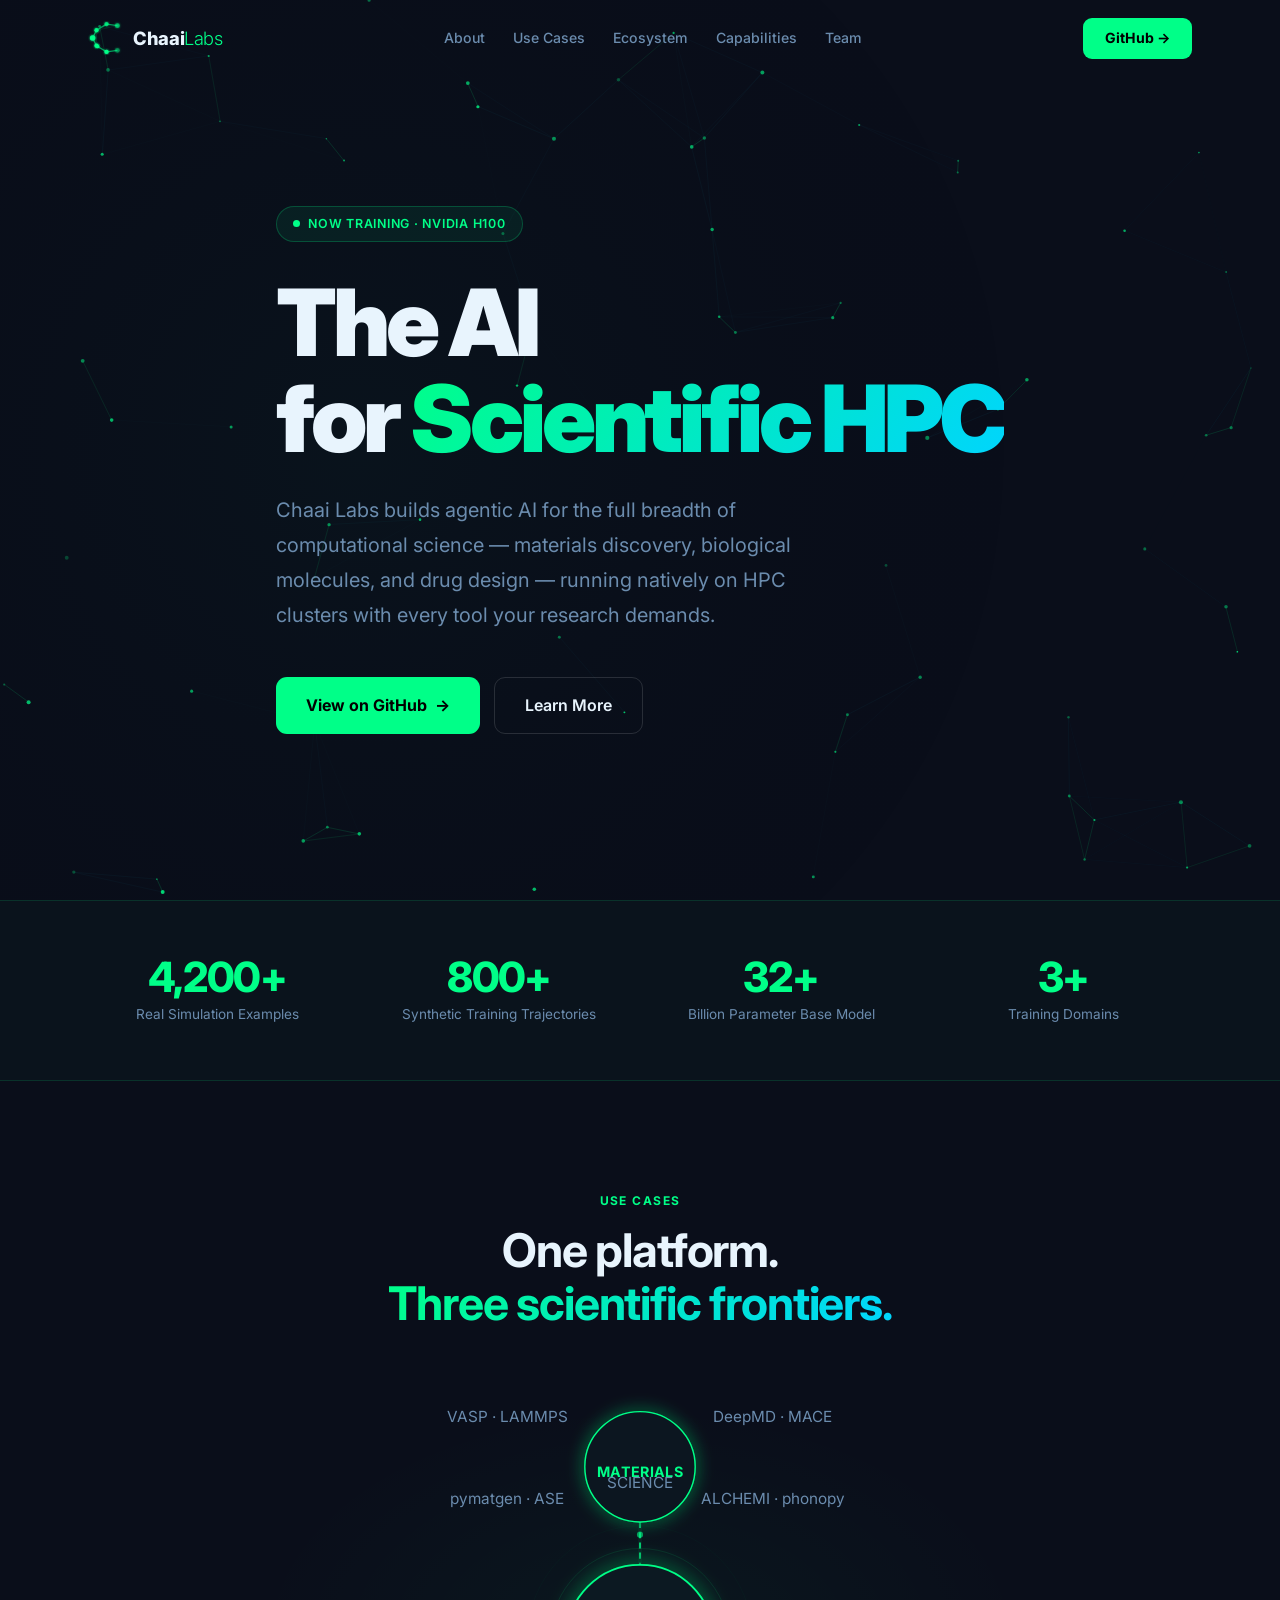
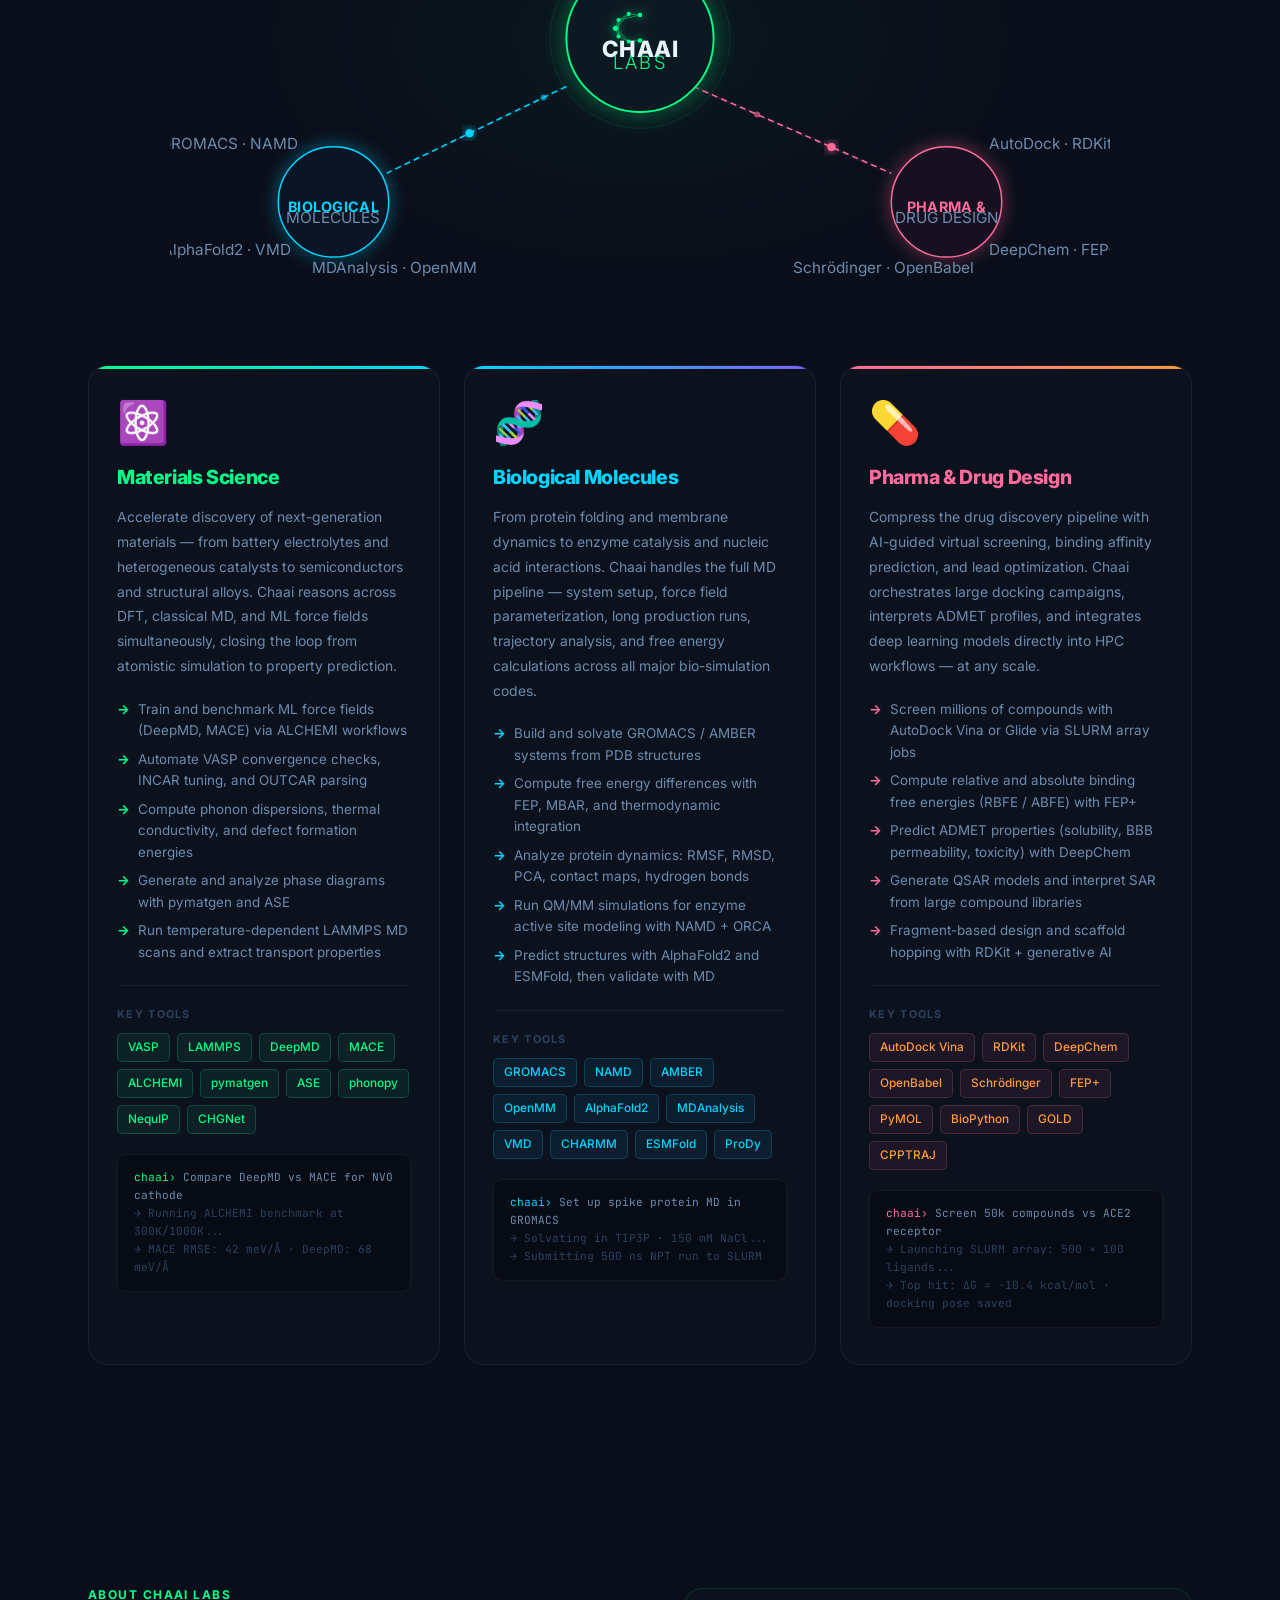
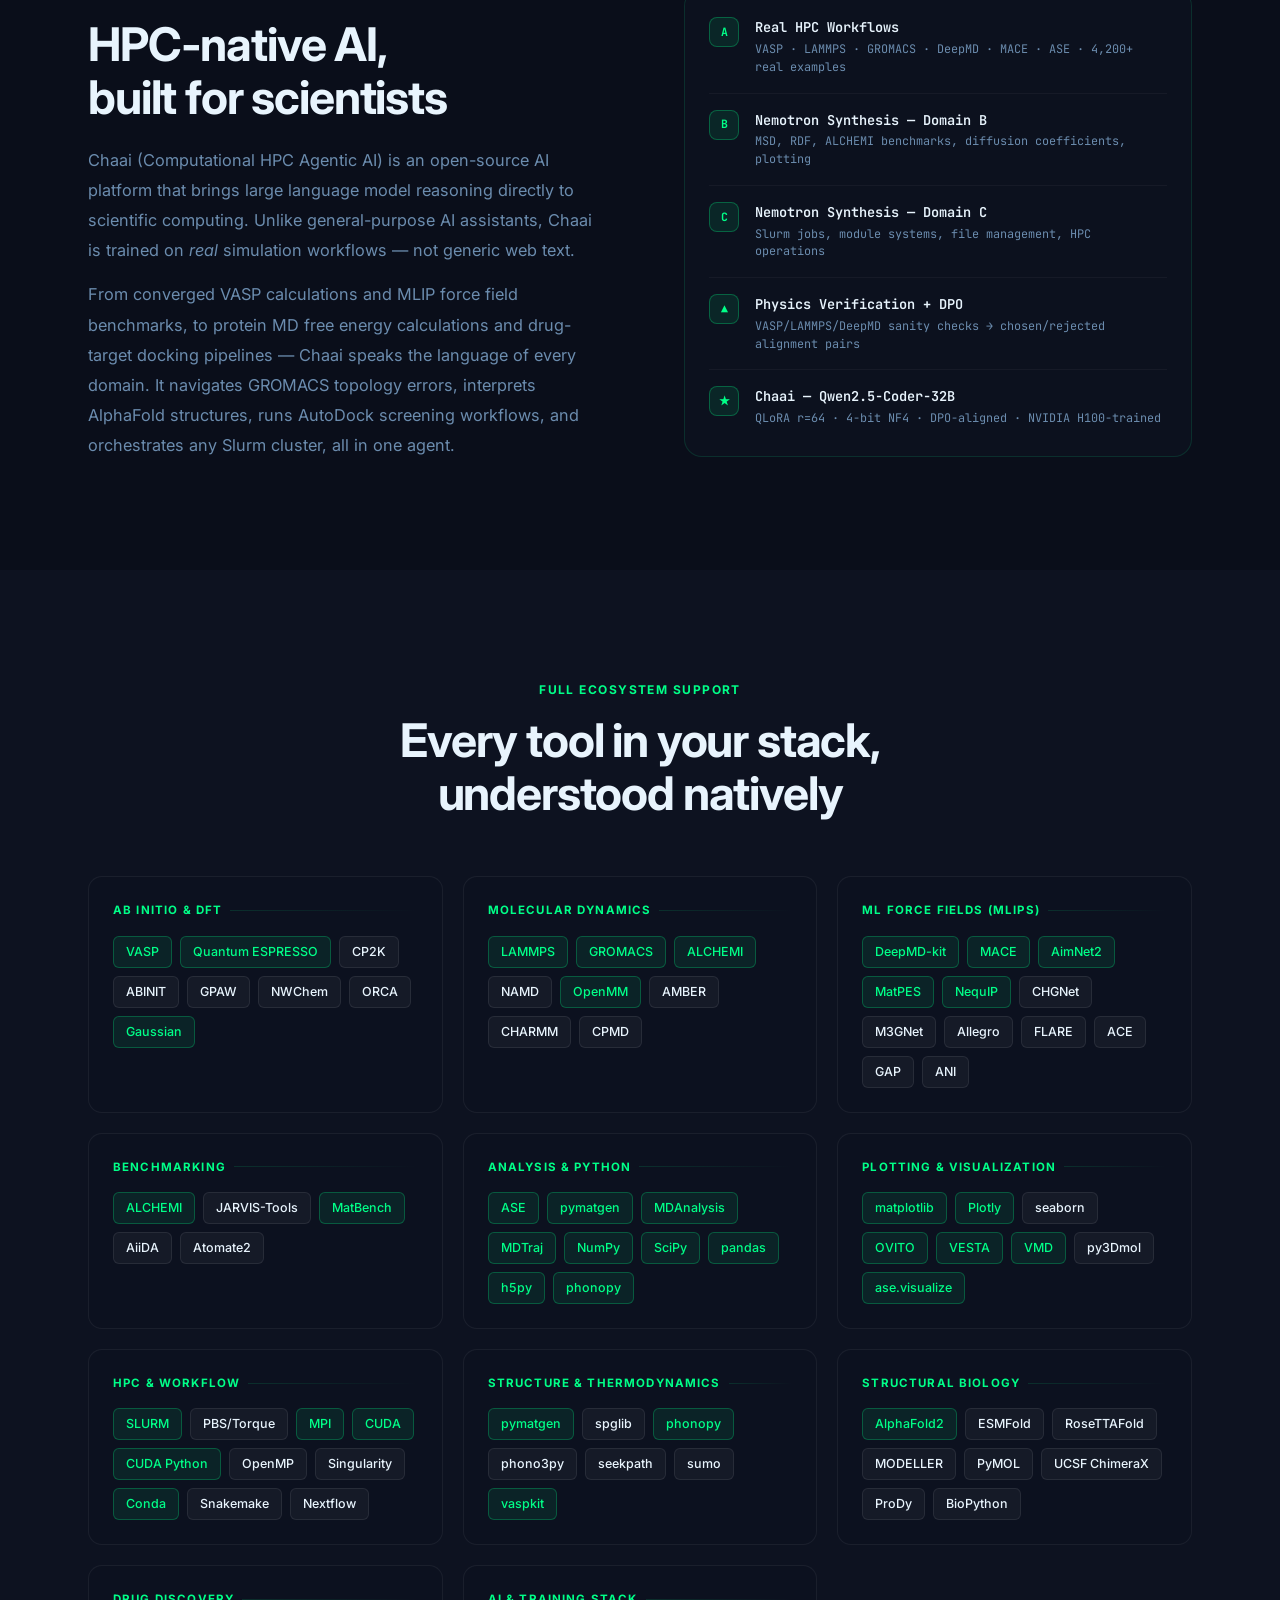
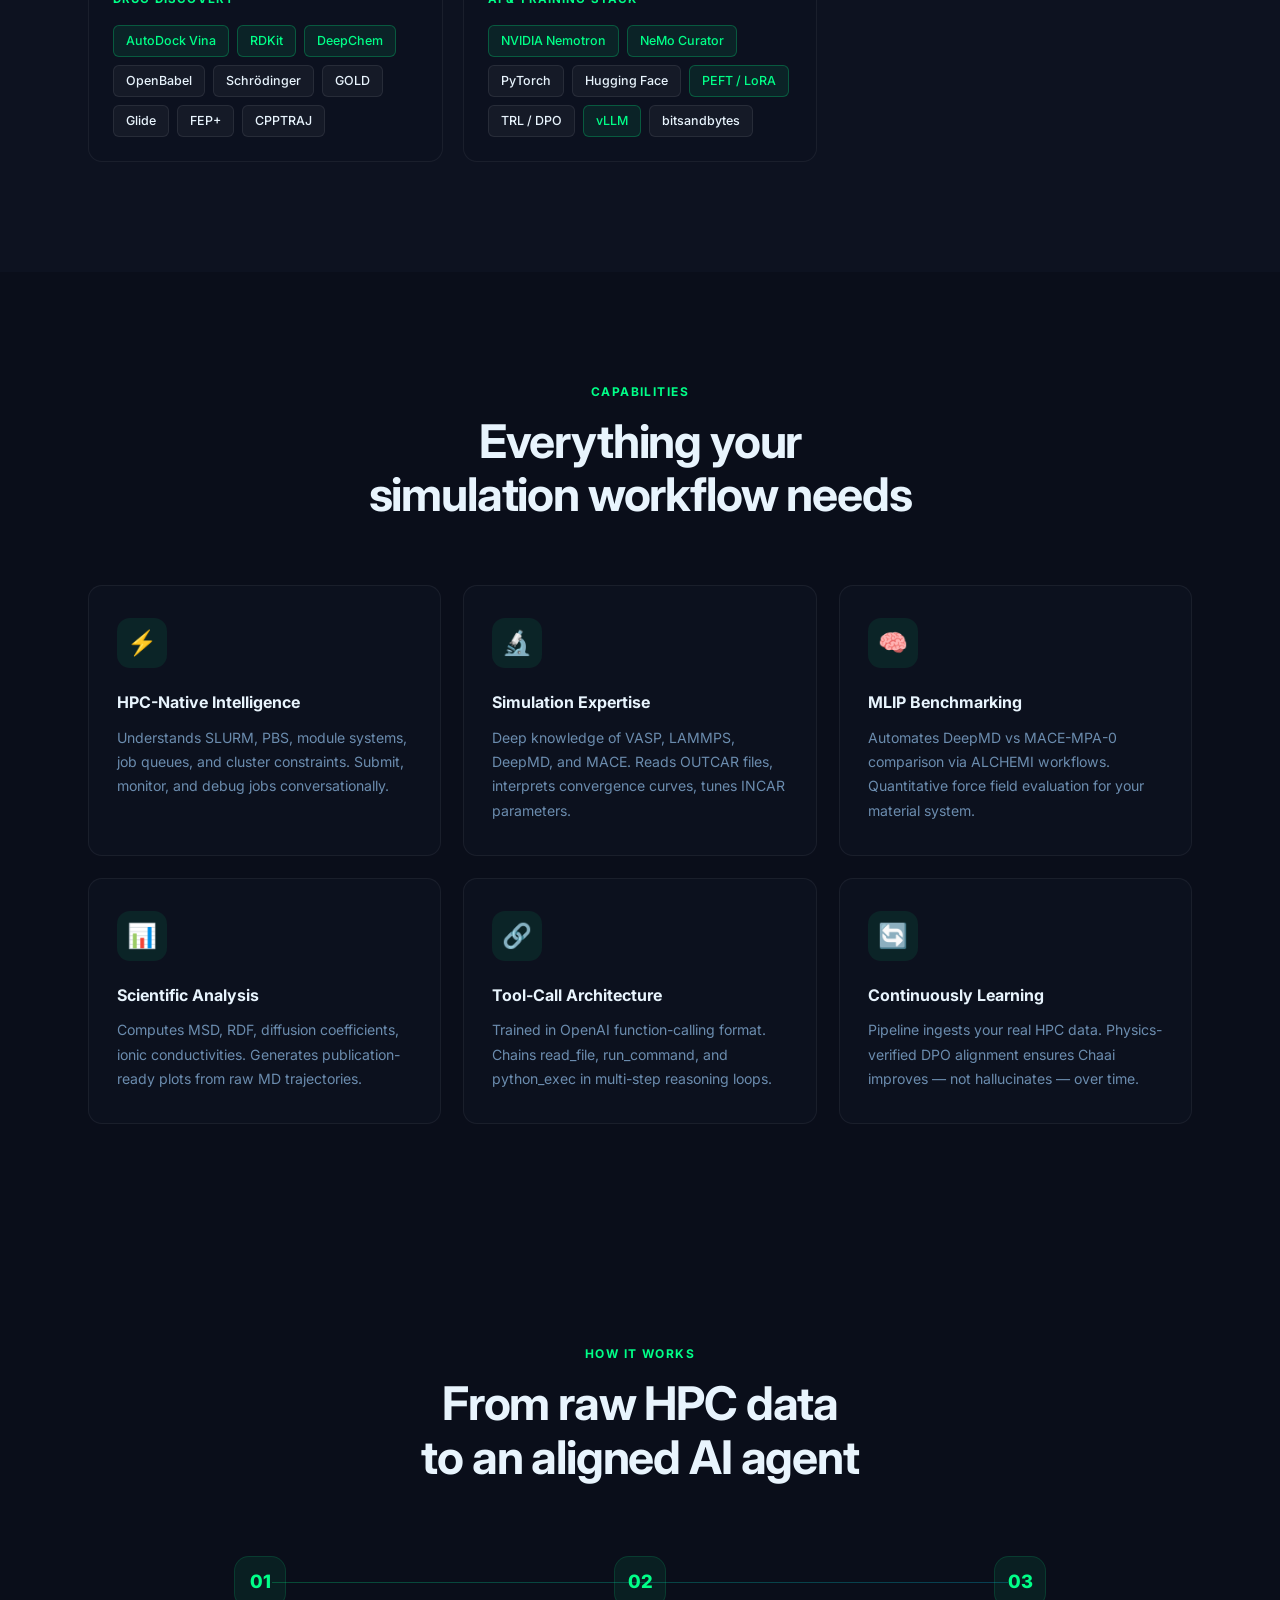
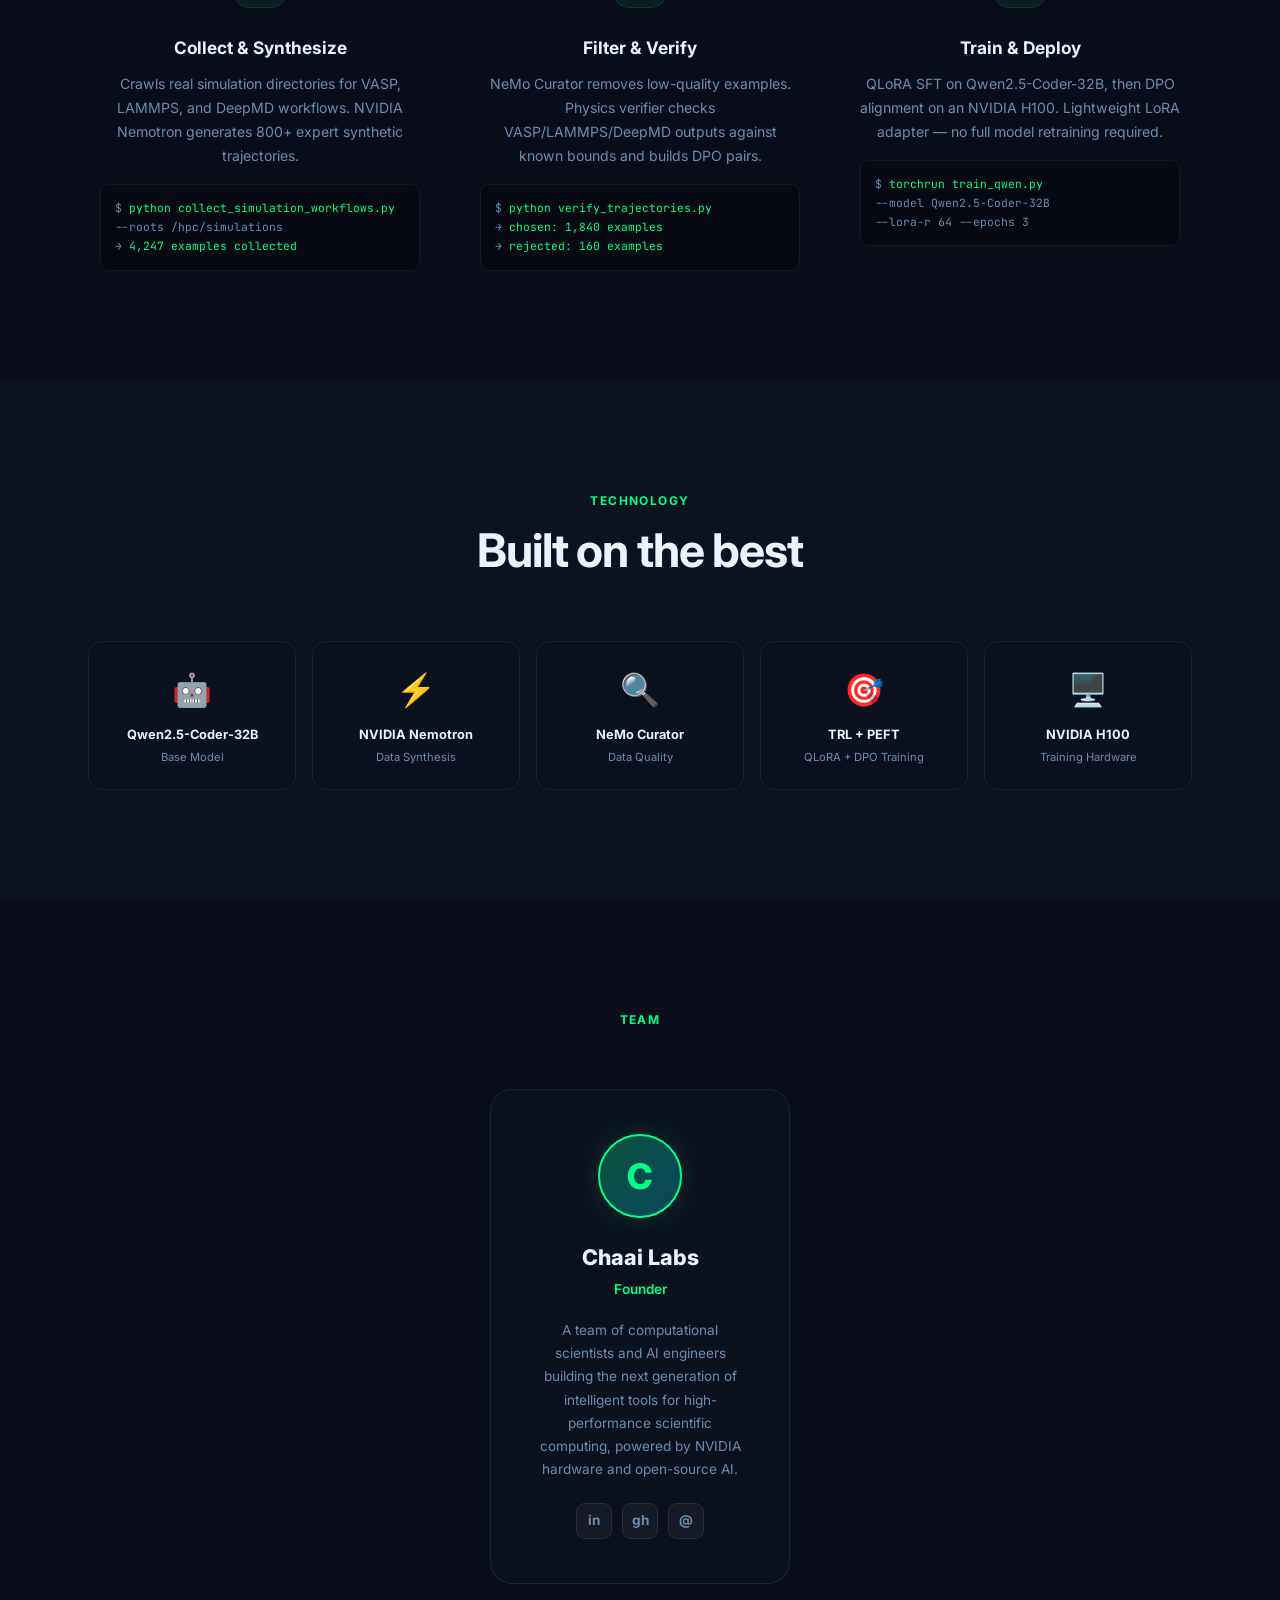
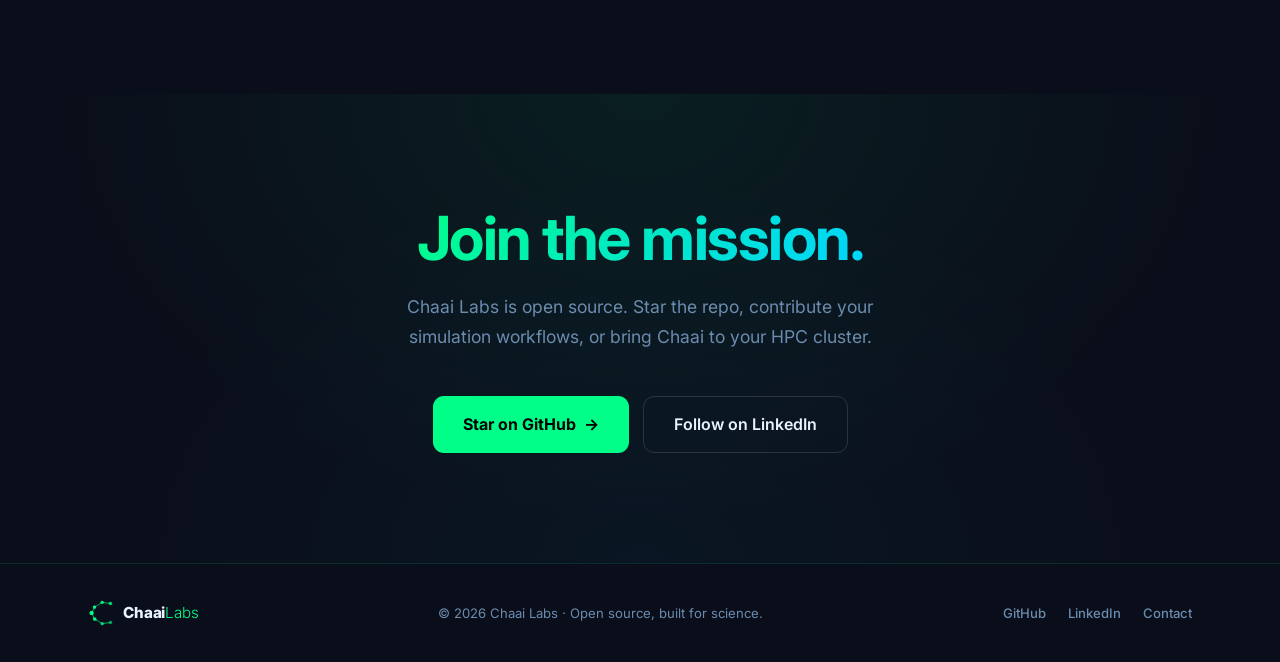
==== commit a4321ec0: "Animate nav+footer logos: particle along C-spine, staggered node pulse, thicker lines Co-Authored-By" ====
--- a/index.html
+++ b/index.html
@@ -575,27 +575,45 @@
             <feGaussianBlur stdDeviation="1.5" result="b"/>
             <feMerge><feMergeNode in="b"/><feMergeNode in="SourceGraphic"/></feMerge>
           </filter>
+          <filter id="ng2">
+            <feGaussianBlur stdDeviation="2.5" result="b"/>
+            <feMerge><feMergeNode in="b"/><feMergeNode in="SourceGraphic"/></feMerge>
+          </filter>
         </defs>
-        <g stroke="#00FF88" stroke-width="1.1" opacity="0.38">
+        <!-- C-spine (thicker) -->
+        <g stroke="#00FF88" stroke-width="1.8" opacity="0.6">
           <line x1="38" y1="6"  x2="24" y2="4"/>
           <line x1="24" y1="4"  x2="11" y2="12"/>
           <line x1="11" y1="12" x2="6"  y2="22"/>
           <line x1="6"  y1="22" x2="11" y2="32"/>
           <line x1="11" y1="32" x2="24" y2="40"/>
           <line x1="24" y1="40" x2="38" y2="38"/>
+        </g>
+        <!-- Cross-links (subtle) -->
+        <g stroke="#00FF88" stroke-width="0.7" opacity="0.18">
           <line x1="38" y1="6"  x2="11" y2="12"/>
           <line x1="24" y1="4"  x2="6"  y2="22"/>
           <line x1="11" y1="12" x2="11" y2="32"/>
           <line x1="6"  y1="22" x2="24" y2="40"/>
         </g>
+        <!-- Traveling particle along C-spine -->
+        <path id="csp" d="M38,6 L24,4 L11,12 L6,22 L11,32 L24,40 L38,38" fill="none"/>
+        <circle r="2.2" fill="#00FF88" filter="url(#ng2)">
+          <animateMotion dur="2.6s" repeatCount="indefinite"><mpath href="#csp"/></animateMotion>
+          <animate attributeName="opacity" values="0;1;1;0" keyTimes="0;0.06;0.88;1" dur="2.6s" repeatCount="indefinite"/>
+        </circle>
+        <!-- Nodes with staggered pulse -->
         <g filter="url(#ng)">
-          <circle cx="38" cy="6"  r="3.2" fill="#00FF88"/>
-          <circle cx="24" cy="4"  r="2.8" fill="#00FF88"/>
-          <circle cx="11" cy="12" r="2.8" fill="#00FF88"/>
-          <circle cx="6"  cy="22" r="3.5" fill="#00FF88"/>
-          <circle cx="11" cy="32" r="2.8" fill="#00FF88"/>
-          <circle cx="24" cy="40" r="2.8" fill="#00FF88"/>
-          <circle cx="38" cy="38" r="3.2" fill="#00FF88"/>
+          <circle cx="38" cy="6"  r="3.2" fill="#00FF88"><animate attributeName="opacity" values="1;0.35;1" dur="3.2s" begin="0s"    repeatCount="indefinite"/></circle>
+          <circle cx="24" cy="4"  r="2.8" fill="#00FF88"><animate attributeName="opacity" values="1;0.35;1" dur="3.2s" begin="0.45s"  repeatCount="indefinite"/></circle>
+          <circle cx="11" cy="12" r="2.8" fill="#00FF88"><animate attributeName="opacity" values="1;0.35;1" dur="3.2s" begin="0.9s"   repeatCount="indefinite"/></circle>
+          <circle cx="6"  cy="22" r="3.5" fill="#00FF88">
+            <animate attributeName="r"       values="3.5;4.6;3.5" dur="2.2s" repeatCount="indefinite"/>
+            <animate attributeName="opacity" values="1;0.5;1"     dur="2.2s" repeatCount="indefinite"/>
+          </circle>
+          <circle cx="11" cy="32" r="2.8" fill="#00FF88"><animate attributeName="opacity" values="1;0.35;1" dur="3.2s" begin="1.8s"   repeatCount="indefinite"/></circle>
+          <circle cx="24" cy="40" r="2.8" fill="#00FF88"><animate attributeName="opacity" values="1;0.35;1" dur="3.2s" begin="2.25s"  repeatCount="indefinite"/></circle>
+          <circle cx="38" cy="38" r="3.2" fill="#00FF88"><animate attributeName="opacity" values="1;0.35;1" dur="3.2s" begin="2.7s"   repeatCount="indefinite"/></circle>
         </g>
       </svg>
       <span class="brand-name">Chaai<em>Labs</em></span>
@@ -1351,20 +1369,32 @@
   <div class="container foot-wrap">
     <a href="#" class="foot-brand">
       <svg viewBox="0 0 44 44" fill="none" xmlns="http://www.w3.org/2000/svg">
-        <defs><filter id="fg"><feGaussianBlur stdDeviation="1.2" result="b"/><feMerge><feMergeNode in="b"/><feMergeNode in="SourceGraphic"/></feMerge></filter></defs>
-        <g stroke="#00FF88" stroke-width="1" opacity="0.35">
+        <defs>
+          <filter id="fg"><feGaussianBlur stdDeviation="1.2" result="b"/><feMerge><feMergeNode in="b"/><feMergeNode in="SourceGraphic"/></feMerge></filter>
+          <filter id="fg2"><feGaussianBlur stdDeviation="2" result="b"/><feMerge><feMergeNode in="b"/><feMergeNode in="SourceGraphic"/></feMerge></filter>
+        </defs>
+        <g stroke="#00FF88" stroke-width="1.8" opacity="0.55">
           <line x1="38" y1="6" x2="24" y2="4"/><line x1="24" y1="4" x2="11" y2="12"/>
           <line x1="11" y1="12" x2="6" y2="22"/><line x1="6" y1="22" x2="11" y2="32"/>
           <line x1="11" y1="32" x2="24" y2="40"/><line x1="24" y1="40" x2="38" y2="38"/>
         </g>
+        <g stroke="#00FF88" stroke-width="0.6" opacity="0.15">
+          <line x1="38" y1="6" x2="11" y2="12"/><line x1="24" y1="4" x2="6" y2="22"/>
+          <line x1="11" y1="12" x2="11" y2="32"/><line x1="6" y1="22" x2="24" y2="40"/>
+        </g>
+        <path id="fsp" d="M38,6 L24,4 L11,12 L6,22 L11,32 L24,40 L38,38" fill="none"/>
+        <circle r="1.8" fill="#00FF88" filter="url(#fg2)">
+          <animateMotion dur="2.6s" repeatCount="indefinite"><mpath href="#fsp"/></animateMotion>
+          <animate attributeName="opacity" values="0;1;1;0" keyTimes="0;0.06;0.88;1" dur="2.6s" repeatCount="indefinite"/>
+        </circle>
         <g filter="url(#fg)">
-          <circle cx="38" cy="6"  r="3"   fill="#00FF88"/>
-          <circle cx="24" cy="4"  r="2.6" fill="#00FF88"/>
-          <circle cx="11" cy="12" r="2.6" fill="#00FF88"/>
-          <circle cx="6"  cy="22" r="3.2" fill="#00FF88"/>
-          <circle cx="11" cy="32" r="2.6" fill="#00FF88"/>
-          <circle cx="24" cy="40" r="2.6" fill="#00FF88"/>
-          <circle cx="38" cy="38" r="3"   fill="#00FF88"/>
+          <circle cx="38" cy="6"  r="3"   fill="#00FF88"><animate attributeName="opacity" values="1;0.35;1" dur="3.2s" begin="0s"   repeatCount="indefinite"/></circle>
+          <circle cx="24" cy="4"  r="2.6" fill="#00FF88"><animate attributeName="opacity" values="1;0.35;1" dur="3.2s" begin="0.45s" repeatCount="indefinite"/></circle>
+          <circle cx="11" cy="12" r="2.6" fill="#00FF88"><animate attributeName="opacity" values="1;0.35;1" dur="3.2s" begin="0.9s"  repeatCount="indefinite"/></circle>
+          <circle cx="6"  cy="22" r="3.2" fill="#00FF88"><animate attributeName="r" values="3.2;4.2;3.2" dur="2.2s" repeatCount="indefinite"/></circle>
+          <circle cx="11" cy="32" r="2.6" fill="#00FF88"><animate attributeName="opacity" values="1;0.35;1" dur="3.2s" begin="1.8s"  repeatCount="indefinite"/></circle>
+          <circle cx="24" cy="40" r="2.6" fill="#00FF88"><animate attributeName="opacity" values="1;0.35;1" dur="3.2s" begin="2.25s" repeatCount="indefinite"/></circle>
+          <circle cx="38" cy="38" r="3"   fill="#00FF88"><animate attributeName="opacity" values="1;0.35;1" dur="3.2s" begin="2.7s"  repeatCount="indefinite"/></circle>
         </g>
       </svg>
       <span class="foot-name">Chaai<em>Labs</em></span>
